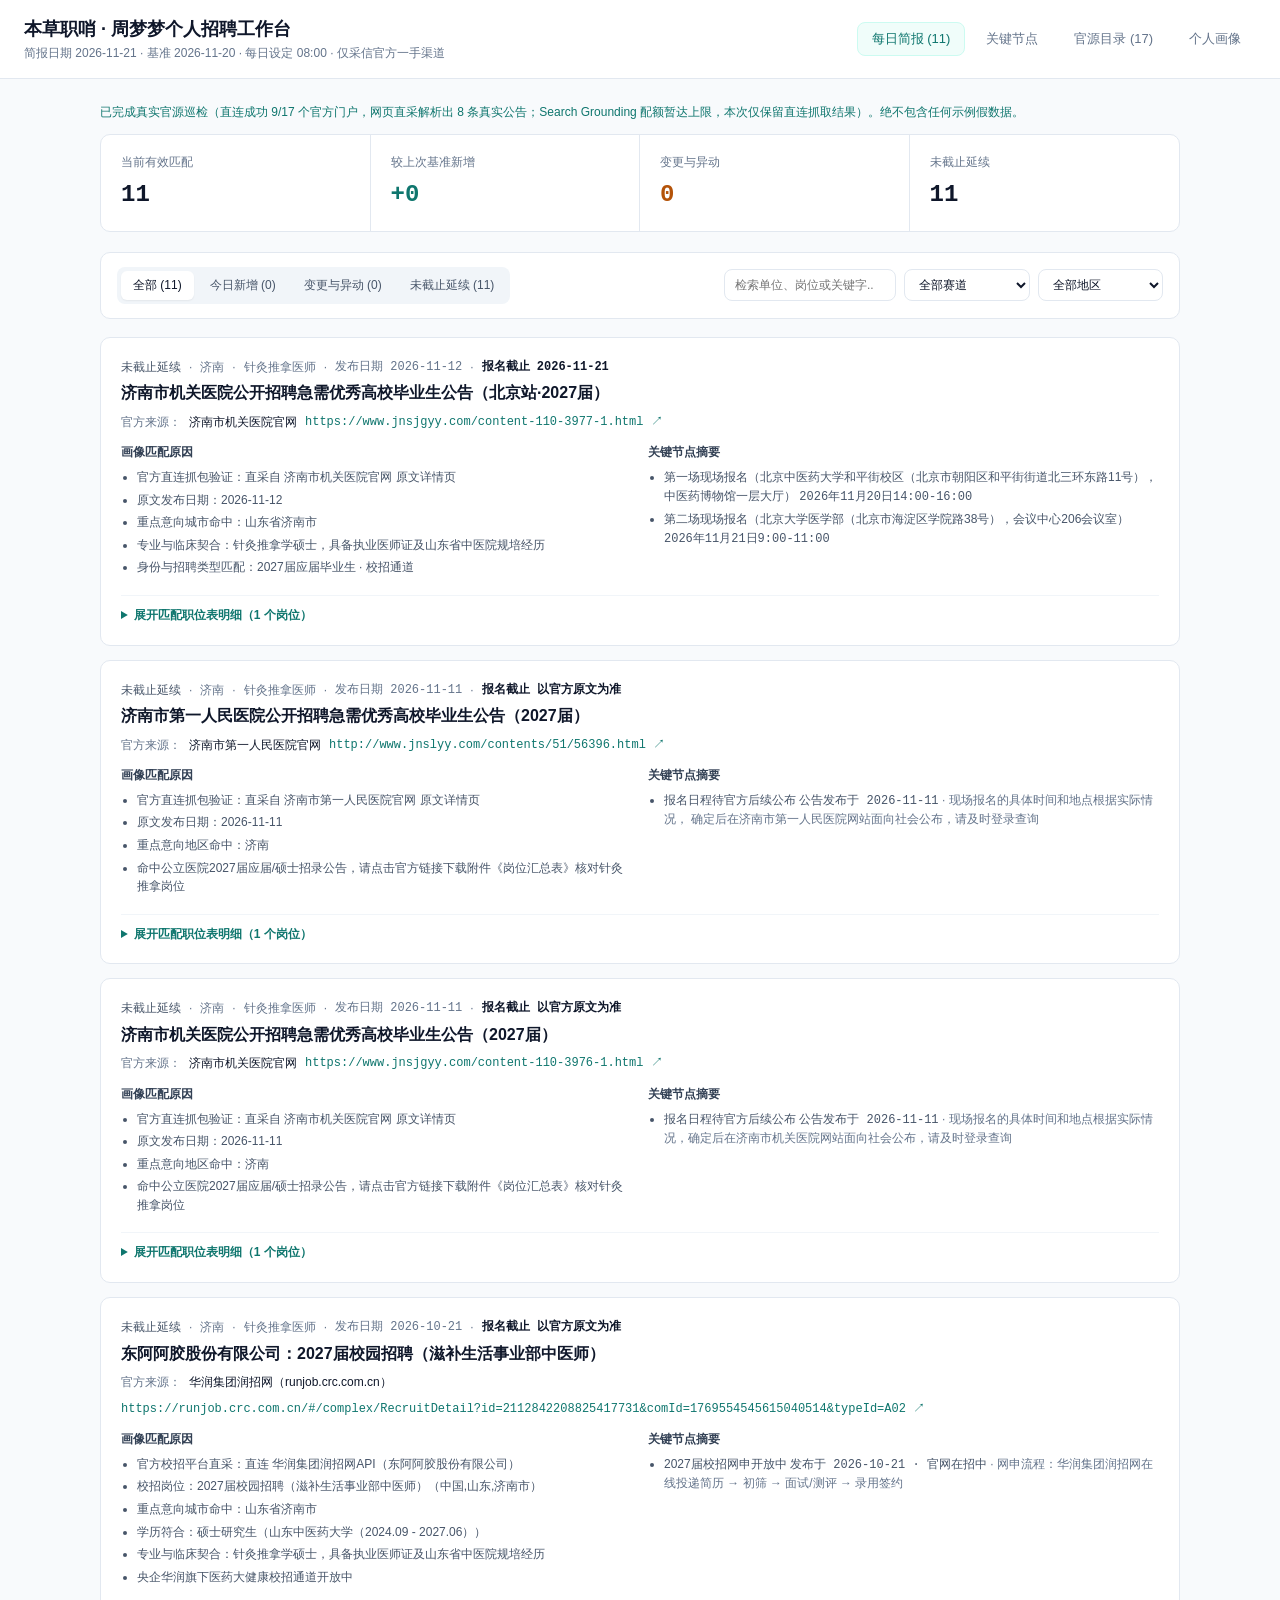
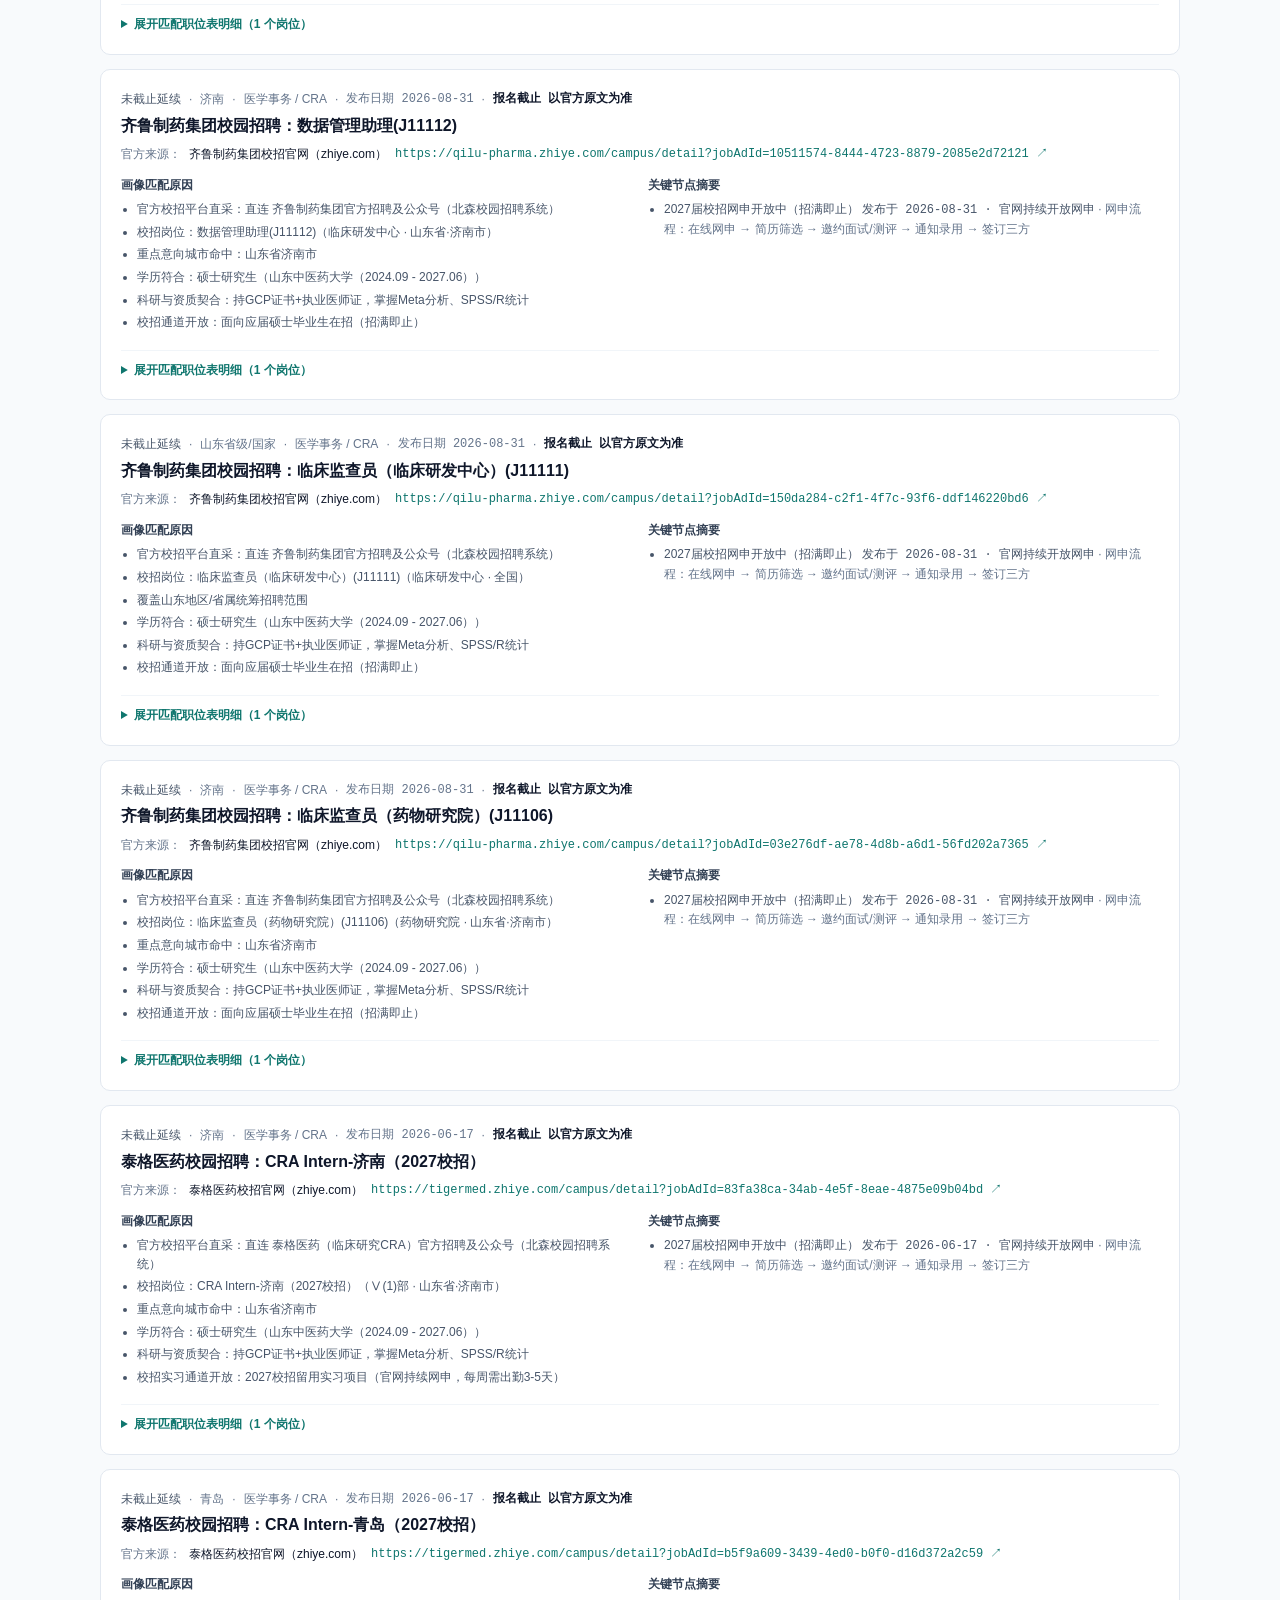
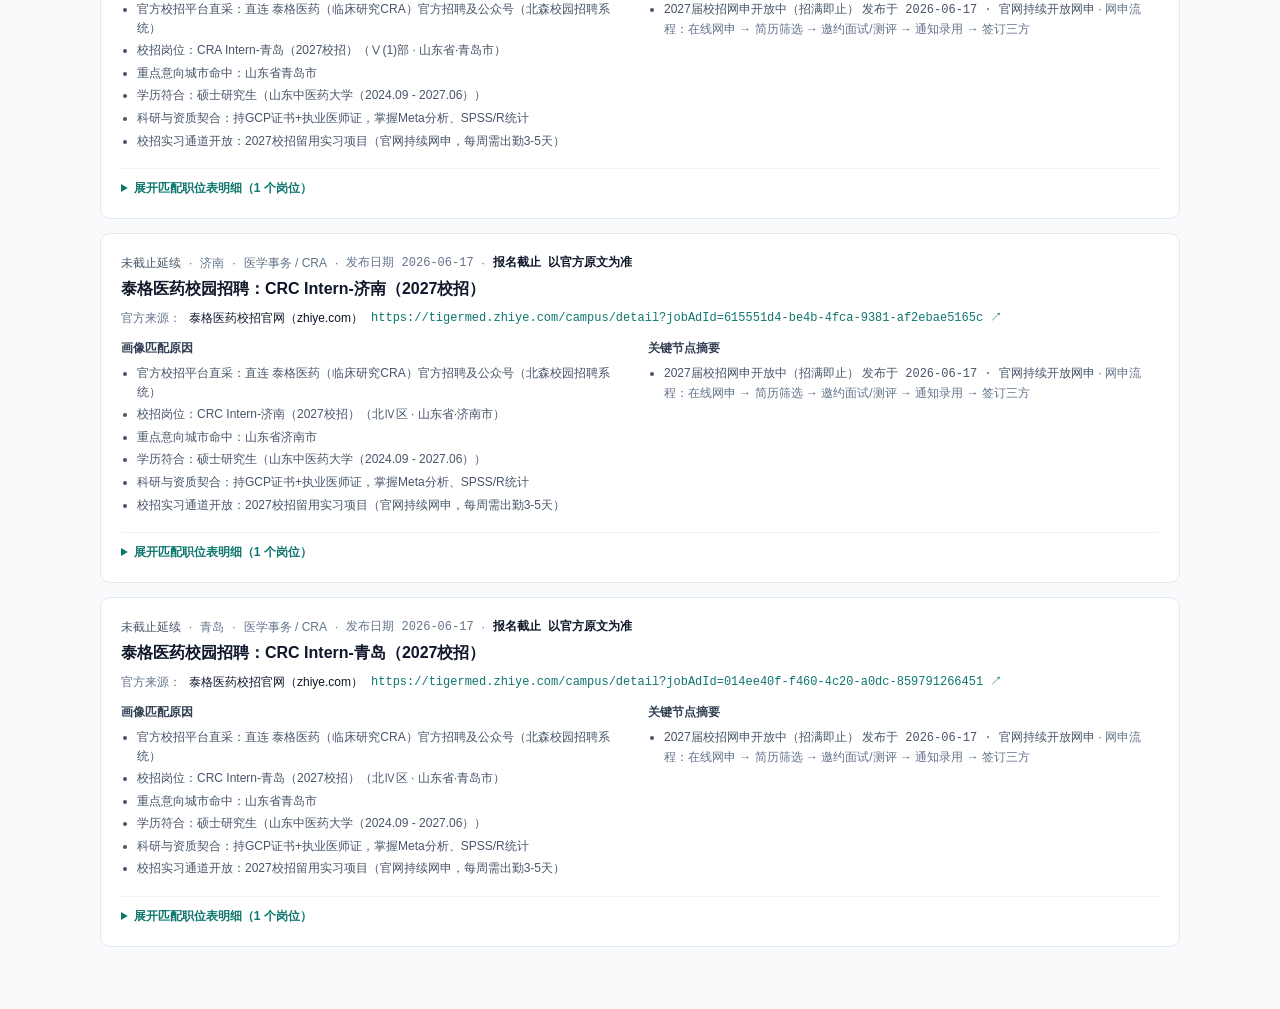
==== docs/index.html @ 32def8d4 "chore: update daily recruitment briefing (2026-11-21)" ====
<!doctype html>
<html lang="zh-CN">
<head>
  <meta charset="UTF-8" />
  <meta name="viewport" content="width=device-width, initial-scale=1.0" />
  <title>周梦梦 · 个人官方招聘工作台（2026-11-21）</title>
  <style>
    :root {
      --bg: #f8fafc;
      --surface: #ffffff;
      --border: #e2e8f0;
      --ink: #0f172a;
      --muted: #64748b;
      --accent: #0f766e;
      --accent-soft: #f0fdfa;
      --warn: #b45309;
      --warn-bg: #fffbeb;
      --warn-border: #fde68a;
    }
    * { box-sizing: border-box; }
    body {
      margin: 0;
      font-family: "PingFang SC", "Microsoft YaHei", -apple-system, BlinkMacSystemFont, sans-serif;
      background: var(--bg);
      color: var(--ink);
      line-height: 1.55;
    }
    .mono { font-family: ui-monospace, SFMono-Regular, Menlo, Monaco, Consolas, monospace; font-variant-numeric: tabular-nums; }
    .strong { font-weight: 600; color: var(--ink); }
    .muted { color: var(--muted); font-size: 12px; }
    .topbar {
      background: var(--surface);
      border-bottom: 1px solid var(--border);
      padding: 16px 24px;
      display: flex;
      flex-wrap: wrap;
      align-items: center;
      justify-content: space-between;
      gap: 16px;
    }
    .brand { font-size: 18px; font-weight: 700; }
    .nav-tabs { display: flex; flex-wrap: wrap; gap: 6px; }
    .tab-btn {
      border: 1px solid transparent;
      background: transparent;
      color: var(--muted);
      padding: 7px 14px;
      border-radius: 8px;
      font-size: 13px;
      font-weight: 500;
      cursor: pointer;
    }
    .tab-btn.active { background: var(--accent-soft); color: var(--accent); border-color: #ccfbf1; }
    .refresh-btn {
      border: none;
      background: var(--accent);
      color: #ffffff;
      padding: 7px 14px;
      border-radius: 8px;
      font-size: 12px;
      font-weight: 500;
      cursor: pointer;
      white-space: nowrap;
    }
    .refresh-btn:disabled { opacity: 0.6; cursor: wait; }
    .sync-note { font-size: 12px; color: var(--accent); margin-bottom: 12px; }
    .container { max-width: 1120px; margin: 0 auto; padding: 24px 20px 48px; }
    .kpi-grid {
      display: grid;
      grid-template-columns: repeat(4, 1fr);
      background: var(--surface);
      border: 1px solid var(--border);
      border-radius: 10px;
      margin-bottom: 20px;
    }
    .kpi-cell { padding: 18px 20px; border-right: 1px solid var(--border); }
    .kpi-cell:last-child { border-right: none; }
    .kpi-val { font-size: 24px; font-weight: 700; margin-top: 4px; }
    .toolbar {
      background: var(--surface);
      border: 1px solid var(--border);
      border-radius: 10px;
      padding: 14px 16px;
      display: flex;
      flex-wrap: wrap;
      align-items: center;
      justify-content: space-between;
      gap: 12px;
      margin-bottom: 18px;
    }
    .seg-group { display: inline-flex; gap: 4px; background: #f1f5f9; padding: 4px; border-radius: 8px; }
    .seg-btn {
      border: none;
      background: transparent;
      padding: 6px 12px;
      border-radius: 6px;
      font-size: 12px;
      font-weight: 500;
      color: #475569;
      cursor: pointer;
    }
    .seg-btn.active { background: var(--surface); color: var(--ink); box-shadow: 0 1px 2px rgba(0,0,0,0.06); }
    .filters { display: flex; flex-wrap: wrap; gap: 8px; }
    input, select {
      border: 1px solid var(--border);
      border-radius: 8px;
      padding: 7px 10px;
      font-size: 12px;
      background: var(--surface);
      color: var(--ink);
    }
    .card {
      background: var(--surface);
      border: 1px solid var(--border);
      border-radius: 10px;
      padding: 20px;
      margin-bottom: 14px;
    }
    .meta-line { display: flex; flex-wrap: wrap; gap: 8px; font-size: 12px; color: var(--muted); margin-bottom: 6px; }
    .status-warn { color: var(--warn); font-weight: 600; }
    .status-teal { color: var(--accent); font-weight: 600; }
    .status-muted { color: #475569; font-weight: 500; }
    h3 { margin: 0 0 8px; font-size: 16px; line-height: 1.4; }
    .source-line { font-size: 12px; margin-bottom: 12px; display: flex; flex-wrap: wrap; gap: 8px; }
    a { color: var(--accent); text-decoration: none; }
    a:hover { text-decoration: underline; }
    .alert-box {
      background: var(--warn-bg);
      border: 1px solid var(--warn-border);
      border-radius: 8px;
      padding: 10px 12px;
      font-size: 12px;
      color: #78350f;
      margin-bottom: 12px;
    }
    .two-col { display: grid; grid-template-columns: 1fr 1fr; gap: 16px; margin-top: 8px; }
    .subhead { font-size: 12px; font-weight: 600; color: #334155; margin-bottom: 6px; }
    .bullet-list { margin: 0; padding-left: 16px; font-size: 12px; color: #475569; }
    .bullet-list li { margin-bottom: 4px; }
    .pos-details { margin-top: 14px; border-top: 1px solid #f1f5f9; padding-top: 10px; }
    .pos-details summary { font-size: 12px; font-weight: 600; color: var(--accent); cursor: pointer; }
    table { width: 100%; border-collapse: collapse; margin-top: 10px; font-size: 12px; }
    th, td { text-align: left; padding: 9px 10px; border-bottom: 1px solid var(--border); vertical-align: top; }
    th { background: #f8fafc; color: #475569; font-weight: 600; }
    .num { text-align: right; }
    .panel { display: none; }
    .panel.active { display: block; }
    @media (max-width: 768px) {
      .kpi-grid { grid-template-columns: repeat(2, 1fr); }
      .two-col { grid-template-columns: 1fr; }
    }
    @media print {
      .toolbar, .nav-tabs { display: none !important; }
      .panel { display: block !important; margin-bottom: 24px; }
    }
  </style>
</head>
<body>
  <header class="topbar">
    <div>
      <div class="brand">本草职哨 · 周梦梦个人招聘工作台</div>
      <div id="headerMeta" class="muted">简报日期 2026-11-21 · 基准 2026-11-20 · 每日设定 08:00 · 仅采信官方一手渠道</div>
    </div>
    <div style="display:flex;flex-wrap:wrap;align-items:center;gap:10px;">
      <nav class="nav-tabs" aria-label="工作台视图">
        <button type="button" class="tab-btn active" data-view="briefing">每日简报 (11)</button>
        <button type="button" class="tab-btn" data-view="milestones">关键节点</button>
        <button type="button" class="tab-btn" data-view="sources">官源目录 (17)</button>
        <button type="button" class="tab-btn" data-view="profile">个人画像</button>
      </nav>
      
    </div>
  </header>

  <main class="container">
    <div id="syncStatusBar" class="sync-note">已完成真实官源巡检（直连成功 9/17 个官方门户，网页直采解析出 8 条真实公告；Search Grounding 配额暂达上限，本次仅保留直连抓取结果）。绝不包含任何示例假数据。</div>
    <section id="view-briefing" class="panel active">
      <div class="kpi-grid">
        <div class="kpi-cell"><div class="muted">当前有效匹配</div><div id="kpiTotal" class="kpi-val mono">11</div></div>
        <div class="kpi-cell"><div class="muted">较上次基准新增</div><div id="kpiNew" class="kpi-val mono" style="color:var(--accent)">+0</div></div>
        <div class="kpi-cell"><div class="muted">变更与异动</div><div id="kpiUpdated" class="kpi-val mono" style="color:var(--warn)">0</div></div>
        <div class="kpi-cell"><div class="muted">未截止延续</div><div id="kpiOpen" class="kpi-val mono">11</div></div>
      </div>

      <div class="toolbar">
        <div class="seg-group" role="group" aria-label="增量筛选">
          <button type="button" class="seg-btn active" data-diff="all">全部 (11)</button>
          <button type="button" class="seg-btn" data-diff="new">今日新增 (0)</button>
          <button type="button" class="seg-btn" data-diff="updated">变更与异动 (0)</button>
          <button type="button" class="seg-btn" data-diff="still_open">未截止延续 (11)</button>
        </div>
        <div class="filters">
          <input type="search" id="searchInput" placeholder="检索单位、岗位或关键字..." aria-label="关键词检索" />
          <select id="trackSelect" aria-label="赛道筛选">
            <option value="all">全部赛道</option>
            <option value="tcm_physician">针灸推拿医师</option>
            <option value="medical_cra">医学事务 / CRA</option>
          </select>
          <select id="regionSelect" aria-label="地区筛选">
            <option value="all">全部地区</option>
            <option value="济南">山东省济南市</option>
            <option value="青岛">山东省青岛市</option>
            <option value="山东省级/国家">山东省级 / 国家</option>
          </select>
        </div>
      </div>

      <div id="itemsContainer">
      <article class="card item-card" data-diff="still_open" data-track="tcm_physician" data-region="济南" data-search="济南市机关医院公开招聘急需优秀高校毕业生公告（北京站·2027届） 济南市机关医院 济南市机关医院官网 济南 官方直连抓包验证：直采自 济南市机关医院官网 原文详情页 原文发布日期：2026-11-12 重点意向城市命中：山东省济南市 专业与临床契合：针灸推拿学硕士，具备执业医师证及山东省中医院规培经历 身份与招聘类型匹配：2027届应届毕业生 · 校招通道 医疗卫生高校毕业生 / 紧缺人才岗位（需核对原文附件） 济南市机关医院">
        <div class="meta-line">
          <span class="status-muted">未截止延续</span>
          <span>·</span>
          <span>济南</span>
          <span>·</span>
          <span>针灸推拿医师</span>
          <span>·</span>
          <span class="mono">发布日期 2026-11-12</span>
          <span>·</span>
          <span class="mono strong">报名截止 2026-11-21</span>
        </div>
        <h3>济南市机关医院公开招聘急需优秀高校毕业生公告（北京站·2027届）</h3>
        <div class="source-line">
          <span class="muted">官方来源：</span>
          <span>济南市机关医院官网</span>
          <a href="https://www.jnsjgyy.com/content-110-3977-1.html" target="_blank" rel="noopener noreferrer" class="mono">https://www.jnsjgyy.com/content-110-3977-1.html ↗</a>
        </div>
        
        <div class="two-col">
          <div>
            <div class="subhead">画像匹配原因</div>
            <ul class="bullet-list"><li>官方直连抓包验证：直采自 济南市机关医院官网 原文详情页</li><li>原文发布日期：2026-11-12</li><li>重点意向城市命中：山东省济南市</li><li>专业与临床契合：针灸推拿学硕士，具备执业医师证及山东省中医院规培经历</li><li>身份与招聘类型匹配：2027届应届毕业生 · 校招通道</li></ul>
          </div>
          <div>
            <div class="subhead">关键节点摘要</div>
            <ul class="bullet-list">
          <li>
            <span class="ms-label">第一场现场报名（北京中医药大学和平街校区（北京市朝阳区和平街街道北三环东路11号），中医药博物馆一层大厅）</span>
            <span class="mono">2026年11月20日14:00-16:00</span>
            
          </li>
          <li>
            <span class="ms-label">第二场现场报名（北京大学医学部（北京市海淀区学院路38号），会议中心206会议室）</span>
            <span class="mono">2026年11月21日9:00-11:00</span>
            
          </li></ul>
          </div>
        </div>
        <details class="pos-details">
          <summary>展开匹配职位表明细（1 个岗位）</summary>
          <table>
            <thead>
              <tr>
                <th>岗位 / 科室</th>
                <th class="num">人数</th>
                <th>学历与专业</th>
                <th>考核形式</th>
              </tr>
            </thead>
            <tbody>
          <tr>
            <td><strong>医疗卫生高校毕业生 / 紧缺人才岗位（需核对原文附件）</strong><div class="muted">济南市机关医院</div></td>
            <td class="mono num">1</td>
            <td>以原文为准<div class="muted">公告正文未单列全部分科，请打开原文附件职位表核对具体专业要求</div></td>
            <td>面试 / 考核（以原文为准）</td>
          </tr></tbody>
          </table>
        </details>
      </article>

      <article class="card item-card" data-diff="still_open" data-track="tcm_physician" data-region="济南" data-search="济南市第一人民医院公开招聘急需优秀高校毕业生公告（2027届） 济南市第一人民医院 济南市第一人民医院官网 济南 官方直连抓包验证：直采自 济南市第一人民医院官网 原文详情页 原文发布日期：2026-11-11 重点意向地区命中：济南 命中公立医院2027届应届/硕士招录公告，请点击官方链接下载附件《岗位汇总表》核对针灸推拿岗位 医疗卫生高校毕业生 / 紧缺人才岗位（需核对原文附件） 济南市第一人民医院">
        <div class="meta-line">
          <span class="status-muted">未截止延续</span>
          <span>·</span>
          <span>济南</span>
          <span>·</span>
          <span>针灸推拿医师</span>
          <span>·</span>
          <span class="mono">发布日期 2026-11-11</span>
          <span>·</span>
          <span class="mono strong">报名截止 以官方原文为准</span>
        </div>
        <h3>济南市第一人民医院公开招聘急需优秀高校毕业生公告（2027届）</h3>
        <div class="source-line">
          <span class="muted">官方来源：</span>
          <span>济南市第一人民医院官网</span>
          <a href="http://www.jnslyy.com/contents/51/56396.html" target="_blank" rel="noopener noreferrer" class="mono">http://www.jnslyy.com/contents/51/56396.html ↗</a>
        </div>
        
        <div class="two-col">
          <div>
            <div class="subhead">画像匹配原因</div>
            <ul class="bullet-list"><li>官方直连抓包验证：直采自 济南市第一人民医院官网 原文详情页</li><li>原文发布日期：2026-11-11</li><li>重点意向地区命中：济南</li><li>命中公立医院2027届应届/硕士招录公告，请点击官方链接下载附件《岗位汇总表》核对针灸推拿岗位</li></ul>
          </div>
          <div>
            <div class="subhead">关键节点摘要</div>
            <ul class="bullet-list">
          <li>
            <span class="ms-label">报名日程待官方后续公布</span>
            <span class="mono">公告发布于 2026-11-11</span>
            <span class="muted"> · 现场报名的具体时间和地点根据实际情况， 确定后在济南市第一人民医院网站面向社会公布，请及时登录查询</span>
          </li></ul>
          </div>
        </div>
        <details class="pos-details">
          <summary>展开匹配职位表明细（1 个岗位）</summary>
          <table>
            <thead>
              <tr>
                <th>岗位 / 科室</th>
                <th class="num">人数</th>
                <th>学历与专业</th>
                <th>考核形式</th>
              </tr>
            </thead>
            <tbody>
          <tr>
            <td><strong>医疗卫生高校毕业生 / 紧缺人才岗位（需核对原文附件）</strong><div class="muted">济南市第一人民医院</div></td>
            <td class="mono num">1</td>
            <td>硕士研究生及以上<div class="muted">公告正文未单列全部分科，请打开原文附件职位表核对具体专业要求</div></td>
            <td>面试 / 考核（以原文为准）</td>
          </tr></tbody>
          </table>
        </details>
      </article>

      <article class="card item-card" data-diff="still_open" data-track="tcm_physician" data-region="济南" data-search="济南市机关医院公开招聘急需优秀高校毕业生公告（2027届） 济南市机关医院 济南市机关医院官网 济南 官方直连抓包验证：直采自 济南市机关医院官网 原文详情页 原文发布日期：2026-11-11 重点意向地区命中：济南 命中公立医院2027届应届/硕士招录公告，请点击官方链接下载附件《岗位汇总表》核对针灸推拿岗位 医疗卫生高校毕业生 / 紧缺人才岗位（需核对原文附件） 济南市机关医院">
        <div class="meta-line">
          <span class="status-muted">未截止延续</span>
          <span>·</span>
          <span>济南</span>
          <span>·</span>
          <span>针灸推拿医师</span>
          <span>·</span>
          <span class="mono">发布日期 2026-11-11</span>
          <span>·</span>
          <span class="mono strong">报名截止 以官方原文为准</span>
        </div>
        <h3>济南市机关医院公开招聘急需优秀高校毕业生公告（2027届）</h3>
        <div class="source-line">
          <span class="muted">官方来源：</span>
          <span>济南市机关医院官网</span>
          <a href="https://www.jnsjgyy.com/content-110-3976-1.html" target="_blank" rel="noopener noreferrer" class="mono">https://www.jnsjgyy.com/content-110-3976-1.html ↗</a>
        </div>
        
        <div class="two-col">
          <div>
            <div class="subhead">画像匹配原因</div>
            <ul class="bullet-list"><li>官方直连抓包验证：直采自 济南市机关医院官网 原文详情页</li><li>原文发布日期：2026-11-11</li><li>重点意向地区命中：济南</li><li>命中公立医院2027届应届/硕士招录公告，请点击官方链接下载附件《岗位汇总表》核对针灸推拿岗位</li></ul>
          </div>
          <div>
            <div class="subhead">关键节点摘要</div>
            <ul class="bullet-list">
          <li>
            <span class="ms-label">报名日程待官方后续公布</span>
            <span class="mono">公告发布于 2026-11-11</span>
            <span class="muted"> · 现场报名的具体时间和地点根据实际情况，确定后在济南市机关医院网站面向社会公布，请及时登录查询</span>
          </li></ul>
          </div>
        </div>
        <details class="pos-details">
          <summary>展开匹配职位表明细（1 个岗位）</summary>
          <table>
            <thead>
              <tr>
                <th>岗位 / 科室</th>
                <th class="num">人数</th>
                <th>学历与专业</th>
                <th>考核形式</th>
              </tr>
            </thead>
            <tbody>
          <tr>
            <td><strong>医疗卫生高校毕业生 / 紧缺人才岗位（需核对原文附件）</strong><div class="muted">济南市机关医院</div></td>
            <td class="mono num">1</td>
            <td>硕士研究生及以上<div class="muted">公告正文未单列全部分科，请打开原文附件职位表核对具体专业要求</div></td>
            <td>面试 / 考核（以原文为准）</td>
          </tr></tbody>
          </table>
        </details>
      </article>

      <article class="card item-card" data-diff="still_open" data-track="tcm_physician" data-region="济南" data-search="东阿阿胶股份有限公司：2027届校园招聘（滋补生活事业部中医师） 东阿阿胶股份有限公司 华润集团润招网（runjob.crc.com.cn） 济南 官方校招平台直采：直连 华润集团润招网api（东阿阿胶股份有限公司） 校招岗位：2027届校园招聘（滋补生活事业部中医师）（中国,山东,济南市） 重点意向城市命中：山东省济南市 学历符合：硕士研究生（山东中医药大学（2024.09 - 2027.06）） 专业与临床契合：针灸推拿学硕士，具备执业医师证及山东省中医院规培经历 央企华润旗下医药大健康校招通道开放中 2027届校园招聘（滋补生活事业部中医师） 东阿阿胶股份有限公司 · 中国,山东,济南市">
        <div class="meta-line">
          <span class="status-muted">未截止延续</span>
          <span>·</span>
          <span>济南</span>
          <span>·</span>
          <span>针灸推拿医师</span>
          <span>·</span>
          <span class="mono">发布日期 2026-10-21</span>
          <span>·</span>
          <span class="mono strong">报名截止 以官方原文为准</span>
        </div>
        <h3>东阿阿胶股份有限公司：2027届校园招聘（滋补生活事业部中医师）</h3>
        <div class="source-line">
          <span class="muted">官方来源：</span>
          <span>华润集团润招网（runjob.crc.com.cn）</span>
          <a href="https://runjob.crc.com.cn/#/complex/RecruitDetail?id=2112842208825417731&amp;comId=1769554545615040514&amp;typeId=A02" target="_blank" rel="noopener noreferrer" class="mono">https://runjob.crc.com.cn/#/complex/RecruitDetail?id=2112842208825417731&amp;comId=1769554545615040514&amp;typeId=A02 ↗</a>
        </div>
        
        <div class="two-col">
          <div>
            <div class="subhead">画像匹配原因</div>
            <ul class="bullet-list"><li>官方校招平台直采：直连 华润集团润招网API（东阿阿胶股份有限公司）</li><li>校招岗位：2027届校园招聘（滋补生活事业部中医师）（中国,山东,济南市）</li><li>重点意向城市命中：山东省济南市</li><li>学历符合：硕士研究生（山东中医药大学（2024.09 - 2027.06））</li><li>专业与临床契合：针灸推拿学硕士，具备执业医师证及山东省中医院规培经历</li><li>央企华润旗下医药大健康校招通道开放中</li></ul>
          </div>
          <div>
            <div class="subhead">关键节点摘要</div>
            <ul class="bullet-list">
          <li>
            <span class="ms-label">2027届校招网申开放中</span>
            <span class="mono">发布于 2026-10-21 · 官网在招中</span>
            <span class="muted"> · 网申流程：华润集团润招网在线投递简历 → 初筛 → 面试/测评 → 录用签约</span>
          </li></ul>
          </div>
        </div>
        <details class="pos-details">
          <summary>展开匹配职位表明细（1 个岗位）</summary>
          <table>
            <thead>
              <tr>
                <th>岗位 / 科室</th>
                <th class="num">人数</th>
                <th>学历与专业</th>
                <th>考核形式</th>
              </tr>
            </thead>
            <tbody>
          <tr>
            <td><strong>2027届校园招聘（滋补生活事业部中医师）</strong><div class="muted">东阿阿胶股份有限公司 · 中国,山东,济南市</div></td>
            <td class="mono num">1</td>
            <td>本科及以上<div class="muted">1、熟练掌握中医四诊（望、闻、问、切）及辨证论治技能，能独立完成常见病、多发病的诊疗； 2、熟悉中药方剂配伍原则，具备个性化处方设计能力； 3、了解中医体质辨识、治未病理念及慢性病管理方法； 4、掌握针灸、推拿、拔罐等中</div></td>
            <td>网申 + 简历筛选 + 面试</td>
          </tr></tbody>
          </table>
        </details>
      </article>

      <article class="card item-card" data-diff="still_open" data-track="medical_cra" data-region="济南" data-search="齐鲁制药集团校园招聘：数据管理助理(j11112) 齐鲁制药集团 齐鲁制药集团校招官网（zhiye.com） 济南 官方校招平台直采：直连 齐鲁制药集团官方招聘及公众号（北森校园招聘系统） 校招岗位：数据管理助理(j11112)（临床研发中心 · 山东省·济南市） 重点意向城市命中：山东省济南市 学历符合：硕士研究生（山东中医药大学（2024.09 - 2027.06）） 科研与资质契合：持gcp证书+执业医师证，掌握meta分析、spss/r统计 校招通道开放：面向应届硕士毕业生在招（招满即止） 数据管理助理(j11112) 临床研发中心 · 山东省·济南市">
        <div class="meta-line">
          <span class="status-muted">未截止延续</span>
          <span>·</span>
          <span>济南</span>
          <span>·</span>
          <span>医学事务 / CRA</span>
          <span>·</span>
          <span class="mono">发布日期 2026-08-31</span>
          <span>·</span>
          <span class="mono strong">报名截止 以官方原文为准</span>
        </div>
        <h3>齐鲁制药集团校园招聘：数据管理助理(J11112)</h3>
        <div class="source-line">
          <span class="muted">官方来源：</span>
          <span>齐鲁制药集团校招官网（zhiye.com）</span>
          <a href="https://qilu-pharma.zhiye.com/campus/detail?jobAdId=10511574-8444-4723-8879-2085e2d72121" target="_blank" rel="noopener noreferrer" class="mono">https://qilu-pharma.zhiye.com/campus/detail?jobAdId=10511574-8444-4723-8879-2085e2d72121 ↗</a>
        </div>
        
        <div class="two-col">
          <div>
            <div class="subhead">画像匹配原因</div>
            <ul class="bullet-list"><li>官方校招平台直采：直连 齐鲁制药集团官方招聘及公众号（北森校园招聘系统）</li><li>校招岗位：数据管理助理(J11112)（临床研发中心 · 山东省·济南市）</li><li>重点意向城市命中：山东省济南市</li><li>学历符合：硕士研究生（山东中医药大学（2024.09 - 2027.06））</li><li>科研与资质契合：持GCP证书+执业医师证，掌握Meta分析、SPSS/R统计</li><li>校招通道开放：面向应届硕士毕业生在招（招满即止）</li></ul>
          </div>
          <div>
            <div class="subhead">关键节点摘要</div>
            <ul class="bullet-list">
          <li>
            <span class="ms-label">2027届校招网申开放中（招满即止）</span>
            <span class="mono">发布于 2026-08-31 · 官网持续开放网申</span>
            <span class="muted"> · 网申流程：在线网申 → 简历筛选 → 邀约面试/测评 → 通知录用 → 签订三方</span>
          </li></ul>
          </div>
        </div>
        <details class="pos-details">
          <summary>展开匹配职位表明细（1 个岗位）</summary>
          <table>
            <thead>
              <tr>
                <th>岗位 / 科室</th>
                <th class="num">人数</th>
                <th>学历与专业</th>
                <th>考核形式</th>
              </tr>
            </thead>
            <tbody>
          <tr>
            <td><strong>数据管理助理(J11112)</strong><div class="muted">临床研发中心 · 山东省·济南市</div></td>
            <td class="mono num">1</td>
            <td>硕士研究生<div class="muted">1、教育背景：临床医学、临床药学及相关专业，海外留学背景优先； 2、专业知识：对临床试验有一定了解； 3、通用能力：沟通表达能力、抗压能力、创新能力等。</div></td>
            <td>网申 + 简历筛选 + 面试/测评</td>
          </tr></tbody>
          </table>
        </details>
      </article>

      <article class="card item-card" data-diff="still_open" data-track="medical_cra" data-region="山东省级/国家" data-search="齐鲁制药集团校园招聘：临床监查员（临床研发中心）(j11111) 齐鲁制药集团 齐鲁制药集团校招官网（zhiye.com） 山东省级/国家 官方校招平台直采：直连 齐鲁制药集团官方招聘及公众号（北森校园招聘系统） 校招岗位：临床监查员（临床研发中心）(j11111)（临床研发中心 · 全国） 覆盖山东地区/省属统筹招聘范围 学历符合：硕士研究生（山东中医药大学（2024.09 - 2027.06）） 科研与资质契合：持gcp证书+执业医师证，掌握meta分析、spss/r统计 校招通道开放：面向应届硕士毕业生在招（招满即止） 临床监查员（临床研发中心）(j11111) 临床研发中心 · 全国">
        <div class="meta-line">
          <span class="status-muted">未截止延续</span>
          <span>·</span>
          <span>山东省级/国家</span>
          <span>·</span>
          <span>医学事务 / CRA</span>
          <span>·</span>
          <span class="mono">发布日期 2026-08-31</span>
          <span>·</span>
          <span class="mono strong">报名截止 以官方原文为准</span>
        </div>
        <h3>齐鲁制药集团校园招聘：临床监查员（临床研发中心）(J11111)</h3>
        <div class="source-line">
          <span class="muted">官方来源：</span>
          <span>齐鲁制药集团校招官网（zhiye.com）</span>
          <a href="https://qilu-pharma.zhiye.com/campus/detail?jobAdId=150da284-c2f1-4f7c-93f6-ddf146220bd6" target="_blank" rel="noopener noreferrer" class="mono">https://qilu-pharma.zhiye.com/campus/detail?jobAdId=150da284-c2f1-4f7c-93f6-ddf146220bd6 ↗</a>
        </div>
        
        <div class="two-col">
          <div>
            <div class="subhead">画像匹配原因</div>
            <ul class="bullet-list"><li>官方校招平台直采：直连 齐鲁制药集团官方招聘及公众号（北森校园招聘系统）</li><li>校招岗位：临床监查员（临床研发中心）(J11111)（临床研发中心 · 全国）</li><li>覆盖山东地区/省属统筹招聘范围</li><li>学历符合：硕士研究生（山东中医药大学（2024.09 - 2027.06））</li><li>科研与资质契合：持GCP证书+执业医师证，掌握Meta分析、SPSS/R统计</li><li>校招通道开放：面向应届硕士毕业生在招（招满即止）</li></ul>
          </div>
          <div>
            <div class="subhead">关键节点摘要</div>
            <ul class="bullet-list">
          <li>
            <span class="ms-label">2027届校招网申开放中（招满即止）</span>
            <span class="mono">发布于 2026-08-31 · 官网持续开放网申</span>
            <span class="muted"> · 网申流程：在线网申 → 简历筛选 → 邀约面试/测评 → 通知录用 → 签订三方</span>
          </li></ul>
          </div>
        </div>
        <details class="pos-details">
          <summary>展开匹配职位表明细（1 个岗位）</summary>
          <table>
            <thead>
              <tr>
                <th>岗位 / 科室</th>
                <th class="num">人数</th>
                <th>学历与专业</th>
                <th>考核形式</th>
              </tr>
            </thead>
            <tbody>
          <tr>
            <td><strong>临床监查员（临床研发中心）(J11111)</strong><div class="muted">临床研发中心 · 全国</div></td>
            <td class="mono num">1</td>
            <td>硕士研究生<div class="muted">1、医药相关专业硕士学历，海外留学背景优先； 2、了解临床试验行业相关法律法规；了解GCP机构运作模式；了解监查员工作性质及监查流程； 3、英语四级以上，熟练掌握办公软件； 4、沟通协作能力强，接受出差。</div></td>
            <td>网申 + 简历筛选 + 面试/测评</td>
          </tr></tbody>
          </table>
        </details>
      </article>

      <article class="card item-card" data-diff="still_open" data-track="medical_cra" data-region="济南" data-search="齐鲁制药集团校园招聘：临床监查员（药物研究院）(j11106) 齐鲁制药集团 齐鲁制药集团校招官网（zhiye.com） 济南 官方校招平台直采：直连 齐鲁制药集团官方招聘及公众号（北森校园招聘系统） 校招岗位：临床监查员（药物研究院）(j11106)（药物研究院 · 山东省·济南市） 重点意向城市命中：山东省济南市 学历符合：硕士研究生（山东中医药大学（2024.09 - 2027.06）） 科研与资质契合：持gcp证书+执业医师证，掌握meta分析、spss/r统计 校招通道开放：面向应届硕士毕业生在招（招满即止） 临床监查员（药物研究院）(j11106) 药物研究院 · 山东省·济南市">
        <div class="meta-line">
          <span class="status-muted">未截止延续</span>
          <span>·</span>
          <span>济南</span>
          <span>·</span>
          <span>医学事务 / CRA</span>
          <span>·</span>
          <span class="mono">发布日期 2026-08-31</span>
          <span>·</span>
          <span class="mono strong">报名截止 以官方原文为准</span>
        </div>
        <h3>齐鲁制药集团校园招聘：临床监查员（药物研究院）(J11106)</h3>
        <div class="source-line">
          <span class="muted">官方来源：</span>
          <span>齐鲁制药集团校招官网（zhiye.com）</span>
          <a href="https://qilu-pharma.zhiye.com/campus/detail?jobAdId=03e276df-ae78-4d8b-a6d1-56fd202a7365" target="_blank" rel="noopener noreferrer" class="mono">https://qilu-pharma.zhiye.com/campus/detail?jobAdId=03e276df-ae78-4d8b-a6d1-56fd202a7365 ↗</a>
        </div>
        
        <div class="two-col">
          <div>
            <div class="subhead">画像匹配原因</div>
            <ul class="bullet-list"><li>官方校招平台直采：直连 齐鲁制药集团官方招聘及公众号（北森校园招聘系统）</li><li>校招岗位：临床监查员（药物研究院）(J11106)（药物研究院 · 山东省·济南市）</li><li>重点意向城市命中：山东省济南市</li><li>学历符合：硕士研究生（山东中医药大学（2024.09 - 2027.06））</li><li>科研与资质契合：持GCP证书+执业医师证，掌握Meta分析、SPSS/R统计</li><li>校招通道开放：面向应届硕士毕业生在招（招满即止）</li></ul>
          </div>
          <div>
            <div class="subhead">关键节点摘要</div>
            <ul class="bullet-list">
          <li>
            <span class="ms-label">2027届校招网申开放中（招满即止）</span>
            <span class="mono">发布于 2026-08-31 · 官网持续开放网申</span>
            <span class="muted"> · 网申流程：在线网申 → 简历筛选 → 邀约面试/测评 → 通知录用 → 签订三方</span>
          </li></ul>
          </div>
        </div>
        <details class="pos-details">
          <summary>展开匹配职位表明细（1 个岗位）</summary>
          <table>
            <thead>
              <tr>
                <th>岗位 / 科室</th>
                <th class="num">人数</th>
                <th>学历与专业</th>
                <th>考核形式</th>
              </tr>
            </thead>
            <tbody>
          <tr>
            <td><strong>临床监查员（药物研究院）(J11106)</strong><div class="muted">药物研究院 · 山东省·济南市</div></td>
            <td class="mono num">1</td>
            <td>硕士研究生<div class="muted">1、硕士学历，临床医学、药学、护理学、公共卫生、生物统计学等相关专业 2、知识技能：了解GCP及相关法规，英语CET-4及以上（能阅读英文方案）； 3、能力素质：沟通协调能力强，逻辑清晰，责任心强，抗压能力强，能适应较高</div></td>
            <td>网申 + 简历筛选 + 面试/测评</td>
          </tr></tbody>
          </table>
        </details>
      </article>

      <article class="card item-card" data-diff="still_open" data-track="medical_cra" data-region="济南" data-search="泰格医药校园招聘：cra intern-济南（2027校招） 泰格医药 泰格医药校招官网（zhiye.com） 济南 官方校招平台直采：直连 泰格医药（临床研究cra）官方招聘及公众号（北森校园招聘系统） 校招岗位：cra intern-济南（2027校招）（ⅴ(1)部 · 山东省·济南市） 重点意向城市命中：山东省济南市 学历符合：硕士研究生（山东中医药大学（2024.09 - 2027.06）） 科研与资质契合：持gcp证书+执业医师证，掌握meta分析、spss/r统计 校招实习通道开放：2027校招留用实习项目（官网持续网申，每周需出勤3-5天） cra intern-济南（2027校招） ⅴ(1)部 · 山东省·济南市">
        <div class="meta-line">
          <span class="status-muted">未截止延续</span>
          <span>·</span>
          <span>济南</span>
          <span>·</span>
          <span>医学事务 / CRA</span>
          <span>·</span>
          <span class="mono">发布日期 2026-06-17</span>
          <span>·</span>
          <span class="mono strong">报名截止 以官方原文为准</span>
        </div>
        <h3>泰格医药校园招聘：CRA Intern-济南（2027校招）</h3>
        <div class="source-line">
          <span class="muted">官方来源：</span>
          <span>泰格医药校招官网（zhiye.com）</span>
          <a href="https://tigermed.zhiye.com/campus/detail?jobAdId=83fa38ca-34ab-4e5f-8eae-4875e09b04bd" target="_blank" rel="noopener noreferrer" class="mono">https://tigermed.zhiye.com/campus/detail?jobAdId=83fa38ca-34ab-4e5f-8eae-4875e09b04bd ↗</a>
        </div>
        
        <div class="two-col">
          <div>
            <div class="subhead">画像匹配原因</div>
            <ul class="bullet-list"><li>官方校招平台直采：直连 泰格医药（临床研究CRA）官方招聘及公众号（北森校园招聘系统）</li><li>校招岗位：CRA Intern-济南（2027校招）（Ⅴ(1)部 · 山东省·济南市）</li><li>重点意向城市命中：山东省济南市</li><li>学历符合：硕士研究生（山东中医药大学（2024.09 - 2027.06））</li><li>科研与资质契合：持GCP证书+执业医师证，掌握Meta分析、SPSS/R统计</li><li>校招实习通道开放：2027校招留用实习项目（官网持续网申，每周需出勤3-5天）</li></ul>
          </div>
          <div>
            <div class="subhead">关键节点摘要</div>
            <ul class="bullet-list">
          <li>
            <span class="ms-label">2027届校招网申开放中（招满即止）</span>
            <span class="mono">发布于 2026-06-17 · 官网持续开放网申</span>
            <span class="muted"> · 网申流程：在线网申 → 简历筛选 → 邀约面试/测评 → 通知录用 → 签订三方</span>
          </li></ul>
          </div>
        </div>
        <details class="pos-details">
          <summary>展开匹配职位表明细（1 个岗位）</summary>
          <table>
            <thead>
              <tr>
                <th>岗位 / 科室</th>
                <th class="num">人数</th>
                <th>学历与专业</th>
                <th>考核形式</th>
              </tr>
            </thead>
            <tbody>
          <tr>
            <td><strong>CRA Intern-济南（2027校招）</strong><div class="muted">Ⅴ(1)部 · 山东省·济南市</div></td>
            <td class="mono num">1</td>
            <td>本科及以上<div class="muted">1、药学、临床药学、临床医学等医药相关专业本科及以上学历； 2、CET4，具有良好的英文读写能力； 3、拥有良好的人际交往能力，善于沟通及自我表达； 4、对工作负责，工作中做到细心、耐心，具有吃苦耐劳的精神及团队意识；</div></td>
            <td>网申 + 面试 + 实习转正考核</td>
          </tr></tbody>
          </table>
        </details>
      </article>

      <article class="card item-card" data-diff="still_open" data-track="medical_cra" data-region="青岛" data-search="泰格医药校园招聘：cra intern-青岛（2027校招） 泰格医药 泰格医药校招官网（zhiye.com） 青岛 官方校招平台直采：直连 泰格医药（临床研究cra）官方招聘及公众号（北森校园招聘系统） 校招岗位：cra intern-青岛（2027校招）（ⅴ(1)部 · 山东省·青岛市） 重点意向城市命中：山东省青岛市 学历符合：硕士研究生（山东中医药大学（2024.09 - 2027.06）） 科研与资质契合：持gcp证书+执业医师证，掌握meta分析、spss/r统计 校招实习通道开放：2027校招留用实习项目（官网持续网申，每周需出勤3-5天） cra intern-青岛（2027校招） ⅴ(1)部 · 山东省·青岛市">
        <div class="meta-line">
          <span class="status-muted">未截止延续</span>
          <span>·</span>
          <span>青岛</span>
          <span>·</span>
          <span>医学事务 / CRA</span>
          <span>·</span>
          <span class="mono">发布日期 2026-06-17</span>
          <span>·</span>
          <span class="mono strong">报名截止 以官方原文为准</span>
        </div>
        <h3>泰格医药校园招聘：CRA Intern-青岛（2027校招）</h3>
        <div class="source-line">
          <span class="muted">官方来源：</span>
          <span>泰格医药校招官网（zhiye.com）</span>
          <a href="https://tigermed.zhiye.com/campus/detail?jobAdId=b5f9a609-3439-4ed0-b0f0-d16d372a2c59" target="_blank" rel="noopener noreferrer" class="mono">https://tigermed.zhiye.com/campus/detail?jobAdId=b5f9a609-3439-4ed0-b0f0-d16d372a2c59 ↗</a>
        </div>
        
        <div class="two-col">
          <div>
            <div class="subhead">画像匹配原因</div>
            <ul class="bullet-list"><li>官方校招平台直采：直连 泰格医药（临床研究CRA）官方招聘及公众号（北森校园招聘系统）</li><li>校招岗位：CRA Intern-青岛（2027校招）（Ⅴ(1)部 · 山东省·青岛市）</li><li>重点意向城市命中：山东省青岛市</li><li>学历符合：硕士研究生（山东中医药大学（2024.09 - 2027.06））</li><li>科研与资质契合：持GCP证书+执业医师证，掌握Meta分析、SPSS/R统计</li><li>校招实习通道开放：2027校招留用实习项目（官网持续网申，每周需出勤3-5天）</li></ul>
          </div>
          <div>
            <div class="subhead">关键节点摘要</div>
            <ul class="bullet-list">
          <li>
            <span class="ms-label">2027届校招网申开放中（招满即止）</span>
            <span class="mono">发布于 2026-06-17 · 官网持续开放网申</span>
            <span class="muted"> · 网申流程：在线网申 → 简历筛选 → 邀约面试/测评 → 通知录用 → 签订三方</span>
          </li></ul>
          </div>
        </div>
        <details class="pos-details">
          <summary>展开匹配职位表明细（1 个岗位）</summary>
          <table>
            <thead>
              <tr>
                <th>岗位 / 科室</th>
                <th class="num">人数</th>
                <th>学历与专业</th>
                <th>考核形式</th>
              </tr>
            </thead>
            <tbody>
          <tr>
            <td><strong>CRA Intern-青岛（2027校招）</strong><div class="muted">Ⅴ(1)部 · 山东省·青岛市</div></td>
            <td class="mono num">1</td>
            <td>本科及以上<div class="muted">1、药学、临床药学、临床医学等医药相关专业本科及以上学历； 2、具有良好的英文读写能力； 3、拥有良好的人际交往能力，善于沟通及自我表达； 4、对工作负责，工作中做到细心、耐心，具有吃苦耐劳的精神及团队意识； 5、每周可</div></td>
            <td>网申 + 面试 + 实习转正考核</td>
          </tr></tbody>
          </table>
        </details>
      </article>

      <article class="card item-card" data-diff="still_open" data-track="medical_cra" data-region="济南" data-search="泰格医药校园招聘：crc intern-济南（2027校招） 泰格医药 泰格医药校招官网（zhiye.com） 济南 官方校招平台直采：直连 泰格医药（临床研究cra）官方招聘及公众号（北森校园招聘系统） 校招岗位：crc intern-济南（2027校招）（北ⅳ区 · 山东省·济南市） 重点意向城市命中：山东省济南市 学历符合：硕士研究生（山东中医药大学（2024.09 - 2027.06）） 科研与资质契合：持gcp证书+执业医师证，掌握meta分析、spss/r统计 校招实习通道开放：2027校招留用实习项目（官网持续网申，每周需出勤3-5天） crc intern-济南（2027校招） 北ⅳ区 · 山东省·济南市">
        <div class="meta-line">
          <span class="status-muted">未截止延续</span>
          <span>·</span>
          <span>济南</span>
          <span>·</span>
          <span>医学事务 / CRA</span>
          <span>·</span>
          <span class="mono">发布日期 2026-06-17</span>
          <span>·</span>
          <span class="mono strong">报名截止 以官方原文为准</span>
        </div>
        <h3>泰格医药校园招聘：CRC Intern-济南（2027校招）</h3>
        <div class="source-line">
          <span class="muted">官方来源：</span>
          <span>泰格医药校招官网（zhiye.com）</span>
          <a href="https://tigermed.zhiye.com/campus/detail?jobAdId=615551d4-be4b-4fca-9381-af2ebae5165c" target="_blank" rel="noopener noreferrer" class="mono">https://tigermed.zhiye.com/campus/detail?jobAdId=615551d4-be4b-4fca-9381-af2ebae5165c ↗</a>
        </div>
        
        <div class="two-col">
          <div>
            <div class="subhead">画像匹配原因</div>
            <ul class="bullet-list"><li>官方校招平台直采：直连 泰格医药（临床研究CRA）官方招聘及公众号（北森校园招聘系统）</li><li>校招岗位：CRC Intern-济南（2027校招）（北Ⅳ区 · 山东省·济南市）</li><li>重点意向城市命中：山东省济南市</li><li>学历符合：硕士研究生（山东中医药大学（2024.09 - 2027.06））</li><li>科研与资质契合：持GCP证书+执业医师证，掌握Meta分析、SPSS/R统计</li><li>校招实习通道开放：2027校招留用实习项目（官网持续网申，每周需出勤3-5天）</li></ul>
          </div>
          <div>
            <div class="subhead">关键节点摘要</div>
            <ul class="bullet-list">
          <li>
            <span class="ms-label">2027届校招网申开放中（招满即止）</span>
            <span class="mono">发布于 2026-06-17 · 官网持续开放网申</span>
            <span class="muted"> · 网申流程：在线网申 → 简历筛选 → 邀约面试/测评 → 通知录用 → 签订三方</span>
          </li></ul>
          </div>
        </div>
        <details class="pos-details">
          <summary>展开匹配职位表明细（1 个岗位）</summary>
          <table>
            <thead>
              <tr>
                <th>岗位 / 科室</th>
                <th class="num">人数</th>
                <th>学历与专业</th>
                <th>考核形式</th>
              </tr>
            </thead>
            <tbody>
          <tr>
            <td><strong>CRC Intern-济南（2027校招）</strong><div class="muted">北Ⅳ区 · 山东省·济南市</div></td>
            <td class="mono num">1</td>
            <td>本科及以上<div class="muted">1、药学、护理学、临床医学等医药相关专业，本科及以上学历； 2、英语CET4及以上，具有英文书写能力； 3、拥有良好的人际交往能力，善于沟通及自我表达； 4、对工作负责，工作中做到细心、耐心，具有吃苦耐劳的精神及团队意识</div></td>
            <td>网申 + 面试 + 实习转正考核</td>
          </tr></tbody>
          </table>
        </details>
      </article>

      <article class="card item-card" data-diff="still_open" data-track="medical_cra" data-region="青岛" data-search="泰格医药校园招聘：crc intern-青岛（2027校招） 泰格医药 泰格医药校招官网（zhiye.com） 青岛 官方校招平台直采：直连 泰格医药（临床研究cra）官方招聘及公众号（北森校园招聘系统） 校招岗位：crc intern-青岛（2027校招）（北ⅳ区 · 山东省·青岛市） 重点意向城市命中：山东省青岛市 学历符合：硕士研究生（山东中医药大学（2024.09 - 2027.06）） 科研与资质契合：持gcp证书+执业医师证，掌握meta分析、spss/r统计 校招实习通道开放：2027校招留用实习项目（官网持续网申，每周需出勤3-5天） crc intern-青岛（2027校招） 北ⅳ区 · 山东省·青岛市">
        <div class="meta-line">
          <span class="status-muted">未截止延续</span>
          <span>·</span>
          <span>青岛</span>
          <span>·</span>
          <span>医学事务 / CRA</span>
          <span>·</span>
          <span class="mono">发布日期 2026-06-17</span>
          <span>·</span>
          <span class="mono strong">报名截止 以官方原文为准</span>
        </div>
        <h3>泰格医药校园招聘：CRC Intern-青岛（2027校招）</h3>
        <div class="source-line">
          <span class="muted">官方来源：</span>
          <span>泰格医药校招官网（zhiye.com）</span>
          <a href="https://tigermed.zhiye.com/campus/detail?jobAdId=014ee40f-f460-4c20-a0dc-859791266451" target="_blank" rel="noopener noreferrer" class="mono">https://tigermed.zhiye.com/campus/detail?jobAdId=014ee40f-f460-4c20-a0dc-859791266451 ↗</a>
        </div>
        
        <div class="two-col">
          <div>
            <div class="subhead">画像匹配原因</div>
            <ul class="bullet-list"><li>官方校招平台直采：直连 泰格医药（临床研究CRA）官方招聘及公众号（北森校园招聘系统）</li><li>校招岗位：CRC Intern-青岛（2027校招）（北Ⅳ区 · 山东省·青岛市）</li><li>重点意向城市命中：山东省青岛市</li><li>学历符合：硕士研究生（山东中医药大学（2024.09 - 2027.06））</li><li>科研与资质契合：持GCP证书+执业医师证，掌握Meta分析、SPSS/R统计</li><li>校招实习通道开放：2027校招留用实习项目（官网持续网申，每周需出勤3-5天）</li></ul>
          </div>
          <div>
            <div class="subhead">关键节点摘要</div>
            <ul class="bullet-list">
          <li>
            <span class="ms-label">2027届校招网申开放中（招满即止）</span>
            <span class="mono">发布于 2026-06-17 · 官网持续开放网申</span>
            <span class="muted"> · 网申流程：在线网申 → 简历筛选 → 邀约面试/测评 → 通知录用 → 签订三方</span>
          </li></ul>
          </div>
        </div>
        <details class="pos-details">
          <summary>展开匹配职位表明细（1 个岗位）</summary>
          <table>
            <thead>
              <tr>
                <th>岗位 / 科室</th>
                <th class="num">人数</th>
                <th>学历与专业</th>
                <th>考核形式</th>
              </tr>
            </thead>
            <tbody>
          <tr>
            <td><strong>CRC Intern-青岛（2027校招）</strong><div class="muted">北Ⅳ区 · 山东省·青岛市</div></td>
            <td class="mono num">1</td>
            <td>本科及以上<div class="muted">1、药学、护理学、临床医学等医药相关专业本科及以上学历； 2、英语CET4及以上，具有英文书写能力； 3、拥有良好的人际交往能力，善于沟通及自我表达； 4、对工作负责，工作中做到细心、耐心，具有吃苦耐劳的精神及团队意识；</div></td>
            <td>网申 + 面试 + 实习转正考核</td>
          </tr></tbody>
          </table>
        </details>
      </article></div>
    </section>

    <section id="view-milestones" class="panel">
      <div class="card">
        <h3>关键招聘节点一览表</h3>
        <table>
          <thead>
            <tr><th>节点事项</th><th>时间窗口</th><th>招录单位</th><th>官方来源与发布日期</th></tr>
          </thead>
          <tbody>
      <tr>
        <td>第一场现场报名（北京中医药大学和平街校区（北京市朝阳区和平街街道北三环东路11号），中医药博物馆一层大厅）</td>
        <td class="mono">2026年11月20日14:00-16:00</td>
        <td>济南市机关医院</td>
        <td><a href="https://www.jnsjgyy.com/content-110-3977-1.html" target="_blank" rel="noopener noreferrer">官方原文（2026-11-12）↗</a></td>
      </tr>
      <tr>
        <td>第二场现场报名（北京大学医学部（北京市海淀区学院路38号），会议中心206会议室）</td>
        <td class="mono">2026年11月21日9:00-11:00</td>
        <td>济南市机关医院</td>
        <td><a href="https://www.jnsjgyy.com/content-110-3977-1.html" target="_blank" rel="noopener noreferrer">官方原文（2026-11-12）↗</a></td>
      </tr>
      <tr>
        <td>报名日程待官方后续公布</td>
        <td class="mono">公告发布于 2026-11-11</td>
        <td>济南市第一人民医院</td>
        <td><a href="http://www.jnslyy.com/contents/51/56396.html" target="_blank" rel="noopener noreferrer">官方原文（2026-11-11）↗</a></td>
      </tr>
      <tr>
        <td>报名日程待官方后续公布</td>
        <td class="mono">公告发布于 2026-11-11</td>
        <td>济南市机关医院</td>
        <td><a href="https://www.jnsjgyy.com/content-110-3976-1.html" target="_blank" rel="noopener noreferrer">官方原文（2026-11-11）↗</a></td>
      </tr>
      <tr>
        <td>2027届校招网申开放中</td>
        <td class="mono">发布于 2026-10-21 · 官网在招中</td>
        <td>东阿阿胶股份有限公司</td>
        <td><a href="https://runjob.crc.com.cn/#/complex/RecruitDetail?id=2112842208825417731&amp;comId=1769554545615040514&amp;typeId=A02" target="_blank" rel="noopener noreferrer">官方原文（2026-10-21）↗</a></td>
      </tr>
      <tr>
        <td>2027届校招网申开放中（招满即止）</td>
        <td class="mono">发布于 2026-08-31 · 官网持续开放网申</td>
        <td>齐鲁制药集团</td>
        <td><a href="https://qilu-pharma.zhiye.com/campus/detail?jobAdId=10511574-8444-4723-8879-2085e2d72121" target="_blank" rel="noopener noreferrer">官方原文（2026-08-31）↗</a></td>
      </tr>
      <tr>
        <td>2027届校招网申开放中（招满即止）</td>
        <td class="mono">发布于 2026-08-31 · 官网持续开放网申</td>
        <td>齐鲁制药集团</td>
        <td><a href="https://qilu-pharma.zhiye.com/campus/detail?jobAdId=150da284-c2f1-4f7c-93f6-ddf146220bd6" target="_blank" rel="noopener noreferrer">官方原文（2026-08-31）↗</a></td>
      </tr>
      <tr>
        <td>2027届校招网申开放中（招满即止）</td>
        <td class="mono">发布于 2026-08-31 · 官网持续开放网申</td>
        <td>齐鲁制药集团</td>
        <td><a href="https://qilu-pharma.zhiye.com/campus/detail?jobAdId=03e276df-ae78-4d8b-a6d1-56fd202a7365" target="_blank" rel="noopener noreferrer">官方原文（2026-08-31）↗</a></td>
      </tr>
      <tr>
        <td>2027届校招网申开放中（招满即止）</td>
        <td class="mono">发布于 2026-06-17 · 官网持续开放网申</td>
        <td>泰格医药</td>
        <td><a href="https://tigermed.zhiye.com/campus/detail?jobAdId=83fa38ca-34ab-4e5f-8eae-4875e09b04bd" target="_blank" rel="noopener noreferrer">官方原文（2026-06-17）↗</a></td>
      </tr>
      <tr>
        <td>2027届校招网申开放中（招满即止）</td>
        <td class="mono">发布于 2026-06-17 · 官网持续开放网申</td>
        <td>泰格医药</td>
        <td><a href="https://tigermed.zhiye.com/campus/detail?jobAdId=b5f9a609-3439-4ed0-b0f0-d16d372a2c59" target="_blank" rel="noopener noreferrer">官方原文（2026-06-17）↗</a></td>
      </tr>
      <tr>
        <td>2027届校招网申开放中（招满即止）</td>
        <td class="mono">发布于 2026-06-17 · 官网持续开放网申</td>
        <td>泰格医药</td>
        <td><a href="https://tigermed.zhiye.com/campus/detail?jobAdId=615551d4-be4b-4fca-9381-af2ebae5165c" target="_blank" rel="noopener noreferrer">官方原文（2026-06-17）↗</a></td>
      </tr>
      <tr>
        <td>2027届校招网申开放中（招满即止）</td>
        <td class="mono">发布于 2026-06-17 · 官网持续开放网申</td>
        <td>泰格医药</td>
        <td><a href="https://tigermed.zhiye.com/campus/detail?jobAdId=014ee40f-f460-4c20-a0dc-859791266451" target="_blank" rel="noopener noreferrer">官方原文（2026-06-17）↗</a></td>
      </tr></tbody>
        </table>
      </div>
    </section>

    <section id="view-sources" class="panel">
      <div class="card">
        <h3>官方一手渠道白名单（17 个已启用）</h3>
        <table>
          <thead>
            <tr><th>官方机构名称</th><th>渠道层级</th><th>地域</th><th>官方网站链接</th></tr>
          </thead>
          <tbody>
      <tr>
        <td><strong>国家公务员局官网</strong></td>
        <td>国家级官方门户</td>
        <td>全国</td>
        <td><a href="http://www.scs.gov.cn/" target="_blank" rel="noopener noreferrer" class="mono">http://www.scs.gov.cn/ ↗</a></td>
      </tr>
      <tr>
        <td><strong>山东省人力资源和社会保障厅（事业单位公开招聘专栏）</strong></td>
        <td>省级人社/考试网</td>
        <td>山东省级</td>
        <td><a href="http://hrss.shandong.gov.cn/" target="_blank" rel="noopener noreferrer" class="mono">http://hrss.shandong.gov.cn/ ↗</a></td>
      </tr>
      <tr>
        <td><strong>济南卫生健康人才网</strong></td>
        <td>本市卫健人事网</td>
        <td>济南</td>
        <td><a href="https://www.jnhhr.cn/" target="_blank" rel="noopener noreferrer" class="mono">https://www.jnhhr.cn/ ↗</a></td>
      </tr>
      <tr>
        <td><strong>济南市人力资源和社会保障局官网</strong></td>
        <td>本市人社/考试网</td>
        <td>济南</td>
        <td><a href="http://jnhrss.jinan.gov.cn/" target="_blank" rel="noopener noreferrer" class="mono">http://jnhrss.jinan.gov.cn/ ↗</a></td>
      </tr>
      <tr>
        <td><strong>青岛市人力资源和社会保障局官网</strong></td>
        <td>本市人社/考试网</td>
        <td>青岛</td>
        <td><a href="http://hrss.qingdao.gov.cn/" target="_blank" rel="noopener noreferrer" class="mono">http://hrss.qingdao.gov.cn/ ↗</a></td>
      </tr>
      <tr>
        <td><strong>青岛市卫生健康委员会官网（含青岛市中医医院/海慈医疗集团招聘）</strong></td>
        <td>本市卫健委官网</td>
        <td>青岛</td>
        <td><a href="http://wsjkw.qingdao.gov.cn/" target="_blank" rel="noopener noreferrer" class="mono">http://wsjkw.qingdao.gov.cn/ ↗</a></td>
      </tr>
      <tr>
        <td><strong>广安门医院济南医院（济南市中医医院）官网</strong></td>
        <td>医院官方网站</td>
        <td>济南</td>
        <td><a href="https://www.jnszhyy.cn/" target="_blank" rel="noopener noreferrer" class="mono">https://www.jnszhyy.cn/ ↗</a></td>
      </tr>
      <tr>
        <td><strong>济南市第五人民医院官网</strong></td>
        <td>医院官方网站</td>
        <td>济南</td>
        <td><a href="https://www.jndwyy.cn/" target="_blank" rel="noopener noreferrer" class="mono">https://www.jndwyy.cn/ ↗</a></td>
      </tr>
      <tr>
        <td><strong>济南市第一人民医院官网</strong></td>
        <td>医院官方网站</td>
        <td>济南</td>
        <td><a href="http://www.jnslyy.com/" target="_blank" rel="noopener noreferrer" class="mono">http://www.jnslyy.com/ ↗</a></td>
      </tr>
      <tr>
        <td><strong>济南市第七人民医院官网</strong></td>
        <td>医院官方网站</td>
        <td>济南</td>
        <td><a href="https://www.jnslqy.com/" target="_blank" rel="noopener noreferrer" class="mono">https://www.jnslqy.com/ ↗</a></td>
      </tr>
      <tr>
        <td><strong>济南市第四人民医院官网</strong></td>
        <td>医院官方网站</td>
        <td>济南</td>
        <td><a href="https://www.jndsyy.cn/" target="_blank" rel="noopener noreferrer" class="mono">https://www.jndsyy.cn/ ↗</a></td>
      </tr>
      <tr>
        <td><strong>济南市机关医院官网</strong></td>
        <td>医院官方网站</td>
        <td>济南</td>
        <td><a href="https://www.jnsjgyy.com/" target="_blank" rel="noopener noreferrer" class="mono">https://www.jnsjgyy.com/ ↗</a></td>
      </tr>
      <tr>
        <td><strong>山东省中医院（山东中医药大学附属医院）官网</strong></td>
        <td>医院官方网站</td>
        <td>济南</td>
        <td><a href="https://www.sdzydfy.com/" target="_blank" rel="noopener noreferrer" class="mono">https://www.sdzydfy.com/ ↗</a></td>
      </tr>
      <tr>
        <td><strong>齐鲁制药集团官方招聘及公众号</strong></td>
        <td>药企/CRO官网及公众号</td>
        <td>国企/外企</td>
        <td><a href="https://www.qilu-pharma.com/" target="_blank" rel="noopener noreferrer" class="mono">https://www.qilu-pharma.com/ ↗</a></td>
      </tr>
      <tr>
        <td><strong>华润健康 / 华润医疗（华润集团润招网官方平台）</strong></td>
        <td>国企医疗大健康官网及公众号</td>
        <td>国企/外企</td>
        <td><a href="https://runjob.crc.com.cn/#/complex/homepage?id=1769554545615040514" target="_blank" rel="noopener noreferrer" class="mono">https://runjob.crc.com.cn/#/complex/homepage?id=1769554545615040514 ↗</a></td>
      </tr>
      <tr>
        <td><strong>泰格医药（临床研究CRA）官方招聘及公众号</strong></td>
        <td>药企/CRO官网及公众号</td>
        <td>国企/外企</td>
        <td><a href="https://tigermed.zhiye.com/" target="_blank" rel="noopener noreferrer" class="mono">https://tigermed.zhiye.com/ ↗</a></td>
      </tr>
      <tr>
        <td><strong>阿斯利康中国校园招聘官网及公众号</strong></td>
        <td>外企药企官网及公众号</td>
        <td>国企/外企</td>
        <td><a href="https://www.astrazeneca.com.cn/" target="_blank" rel="noopener noreferrer" class="mono">https://www.astrazeneca.com.cn/ ↗</a></td>
      </tr></tbody>
        </table>
      </div>
    </section>

    <section id="view-profile" class="panel">
      <div class="card">
        <h3>周梦梦 · 双简历求职画像</h3>
        <p>硕士研究生（针灸推拿学） · 山东中医药大学（2024.09 - 2027.06） · 2027年6月应届毕业</p>
        <p class="muted">意向城市：山东省青岛市、山东省济南市 ｜ 期望月薪：8k-15k ｜ 考试类型：校招为主、面试、笔试</p>
        <div class="two-col" style="margin-top:16px">
          <div>
            <div class="subhead">临床与规培经历</div>
            <p style="font-size:13px;color:#334155">2022.09-2025.06 于山东省中医院（山东中医药大学附属医院）完成针灸推拿专业规范化培训轮转（针灸科、推拿科、中医内科、中医儿科、康复科），可独立完成针灸、小儿推拿、火龙罐、耳穴压豆及住院病历/出院小结书写；此前于成都市第一人民医院、即墨中医院、郫都区中医院完成实习与见习。</p>
          </div>
          <div>
            <div class="subhead">科研方法与核心证书</div>
            <p style="font-size:13px;color:#334155">聚焦小儿推拿与中医儿科方向（儿童脾胃与呼吸系统常见病调理）；掌握 Meta 分析、网络药理学、SPSS、R 语言文献检索与统计工具；曾任“四季与颈椎病防治”及“即食养生粥”调研项目负责人。</p>
            <p class="muted">证书：执业医师资格证（2025.09） · GCP证书（2026.08） · 中医经典三级证书（2025.04） · 大学英语四级 CET-4（2022.12） · 普通话二级甲等（2021.11）</p>
          </div>
        </div>
      </div>
    </section>
  </main>

  <script>
    (function () {
      var tabBtns = document.querySelectorAll('.tab-btn');
      var panels = document.querySelectorAll('.panel');
      tabBtns.forEach(function (btn) {
        btn.addEventListener('click', function () {
          var target = btn.getAttribute('data-view');
          tabBtns.forEach(function (b) { b.classList.remove('active'); });
          panels.forEach(function (p) { p.classList.remove('active'); });
          btn.classList.add('active');
          var el = document.getElementById('view-' + target);
          if (el) el.classList.add('active');
        });
      });

      var activeDiff = 'all';
      var segBtns = document.querySelectorAll('.seg-btn');
      var searchInput = document.getElementById('searchInput');
      var trackSelect = document.getElementById('trackSelect');
      var regionSelect = document.getElementById('regionSelect');
      var cards = document.querySelectorAll('.item-card');

      function applyFilters() {
        var q = (searchInput.value || '').trim().toLowerCase();
        var tr = trackSelect.value;
        var rg = regionSelect.value;
        cards.forEach(function (card) {
          var cDiff = card.getAttribute('data-diff');
          var cTrack = card.getAttribute('data-track');
          var cRegion = card.getAttribute('data-region');
          var cSearch = card.getAttribute('data-search') || '';
          var ok = true;
          if (activeDiff !== 'all' && cDiff !== activeDiff) ok = false;
          if (tr !== 'all' && cTrack !== tr && cTrack !== 'both') ok = false;
          if (rg !== 'all' && cRegion !== rg) ok = false;
          if (q && cSearch.indexOf(q) === -1) ok = false;
          card.style.display = ok ? '' : 'none';
        });
      }

      segBtns.forEach(function (btn) {
        btn.addEventListener('click', function () {
          activeDiff = btn.getAttribute('data-diff') || 'all';
          segBtns.forEach(function (b) { b.classList.remove('active'); });
          btn.classList.add('active');
          applyFilters();
        });
      });
      searchInput.addEventListener('input', applyFilters);
      trackSelect.addEventListener('change', applyFilters);
      regionSelect.addEventListener('change', applyFilters);

      var apiBase = "";
      function esc(str) {
        return String(str || '').replace(/&/g, '&amp;').replace(/</g, '&lt;').replace(/>/g, '&gt;').replace(/"/g, '&quot;');
      }
      function diffText(st) {
        if (st === 'updated') return '变更/异动';
        if (st === 'new') return '今日新增';
        if (st === 'still_open') return '未截止延续';
        return '已截止';
      }
      function trackText(tr) {
        if (tr === 'tcm_physician') return '针灸推拿医师';
        if (tr === 'medical_cra') return '医学事务 / CRA';
        return '双赛道均匹配';
      }
      function renderLiveState(state) {
        if (!state || !state.briefings || !state.briefings.length) return;
        var b = state.briefings[0];
        var active = (b.items || []).filter(function (i) { return i.diffStatus !== 'closed'; });
        document.getElementById('kpiTotal').textContent = String(b.stats.totalMatched);
        document.getElementById('kpiNew').textContent = '+' + String(b.stats.newCount);
        document.getElementById('kpiUpdated').textContent = String(b.stats.updatedCount);
        document.getElementById('kpiOpen').textContent = String(b.stats.stillOpenCount);
        document.getElementById('headerMeta').textContent =
          '简报日期 ' + b.briefingDate + ' · 基准 ' + (b.baselineDate || '首次') + ' · 每日设定 ' + state.schedule.triggerTime + ' · 仅采信官方一手渠道';
        var html = active.map(function (item) {
          var cls = item.diffStatus === 'updated' ? 'status-warn' : (item.diffStatus === 'new' ? 'status-teal' : 'status-muted');
          var alertHtml = (item.hasAnomaly || item.diffStatus === 'updated')
            ? '<div class="alert-box">' + esc(item.anomalyDetail || item.diffNote || '') + '</div>'
            : '';
          var reasons = (item.matchReasons || []).map(function (r) { return '<li>' + esc(r) + '</li>'; }).join('');
          var msList = (item.milestones || []).map(function (m) {
            return '<li><span class="ms-label">' + esc(m.label) + '</span> <span class="mono">' + esc(m.dateRange) + '</span></li>';
          }).join('');
          var posRows = (item.matchedPositions || []).map(function (p) {
            return '<tr><td><strong>' + esc(p.positionName) + '</strong><div class="muted">' + esc(p.department) + '</div></td><td class="mono num">' + p.headcount + '</td><td>' + esc(p.degreeReq) + '<div class="muted">' + esc(p.majorReq) + '</div></td><td>' + esc(p.examFormat) + '</td></tr>';
          }).join('');
          var searchBlob = [item.title, item.employerName, item.sourceName, item.region].concat(item.matchReasons || []).join(' ').toLowerCase();
          return '<article class="card item-card" data-diff="' + esc(item.diffStatus) + '" data-track="' + esc(item.matchedTrack) + '" data-region="' + esc(item.region) + '" data-search="' + esc(searchBlob) + '">' +
            '<div class="meta-line"><span class="' + cls + '">' + diffText(item.diffStatus) + '</span><span>·</span><span>' + esc(item.region) + '</span><span>·</span><span>' + trackText(item.matchedTrack) + '</span><span>·</span><span class="mono">发布日期 ' + esc(item.publishDate) + '</span><span>·</span><span class="mono strong">报名截止 ' + esc(item.deadlineDate) + '</span></div>' +
            '<h3>' + esc(item.title) + '</h3>' +
            '<div class="source-line"><span class="muted">官方来源：</span><span>' + esc(item.sourceName) + '</span><a href="' + esc(item.sourceUrl) + '" target="_blank" rel="noopener noreferrer" class="mono">' + esc(item.sourceUrl) + ' ↗</a></div>' +
            alertHtml +
            '<div class="two-col"><div><div class="subhead">画像匹配原因</div><ul class="bullet-list">' + reasons + '</ul></div><div><div class="subhead">关键节点摘要</div><ul class="bullet-list">' + msList + '</ul></div></div>' +
            '<details class="pos-details"><summary>展开匹配职位表明细（' + (item.matchedPositions || []).length + ' 个岗位）</summary><table><thead><tr><th>岗位 / 科室</th><th class="num">人数</th><th>学历与专业</th><th>考核形式</th></tr></thead><tbody>' + posRows + '</tbody></table></details>' +
            '</article>';
        }).join('');
        document.getElementById('itemsContainer').innerHTML = html;
        cards = document.querySelectorAll('.item-card');
        applyFilters();
        var statusBar = document.getElementById('syncStatusBar');
        if (statusBar) {
          statusBar.style.display = 'block';
          statusBar.textContent = '已同步最新简报（' + b.briefingDate + '）：' + (b.scanStatusMessage || '数据已是最新');
        }
      }

      if (apiBase) {
        fetch(apiBase + '/api/state')
          .then(function (r) { return r.ok ? r.json() : null; })
          .then(function (st) { if (st) renderLiveState(st); })
          .catch(function () {});

        var refreshBtn = document.getElementById('manualRefreshBtn');
        if (refreshBtn) {
          refreshBtn.addEventListener('click', function () {
            refreshBtn.disabled = true;
            refreshBtn.textContent = '正在巡检官源...';
            fetch(apiBase + '/api/briefings/run', { method: 'POST' })
              .then(function (r) { if (!r.ok) throw new Error('HTTP ' + r.status); return r.json(); })
              .then(function (st) { renderLiveState(st); })
              .catch(function (err) {
                var statusBar = document.getElementById('syncStatusBar');
                if (statusBar) {
                  statusBar.style.display = 'block';
                  statusBar.textContent =
                    '同步失败（' +
                    err.message +
                    '）：后端地址（' +
                    apiBase +
                    '）可能处于休眠、未公开部署或受 AI Studio 登录保护拦截，本地离线网页无法跳过登录校验。请先完成公开部署并填入公开域名，或直接在手机浏览器打开已部署的在线工作台链接。';
                }
              })
              .finally(function () {
                refreshBtn.disabled = false;
                refreshBtn.textContent = '手动刷新最新数据';
              });
          });
        }
      }
    })();
  </script>
</body>
</html>
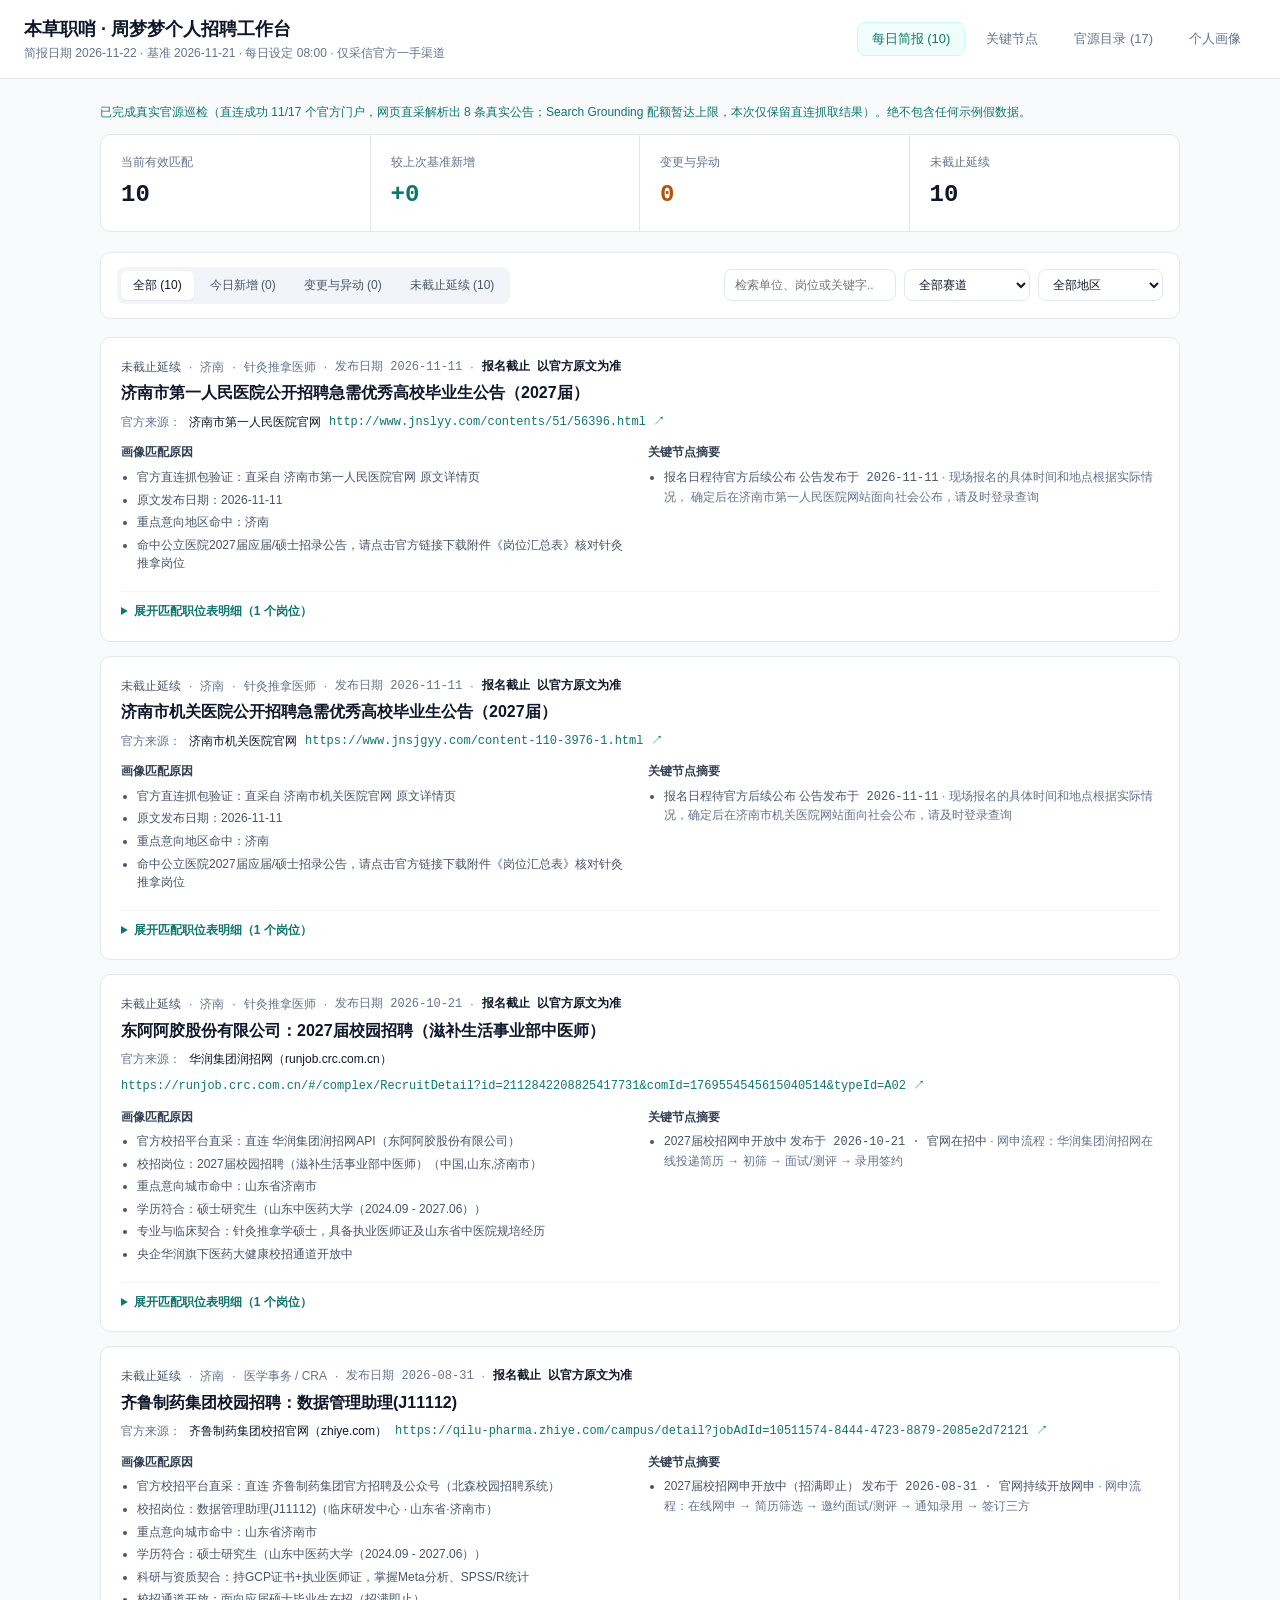
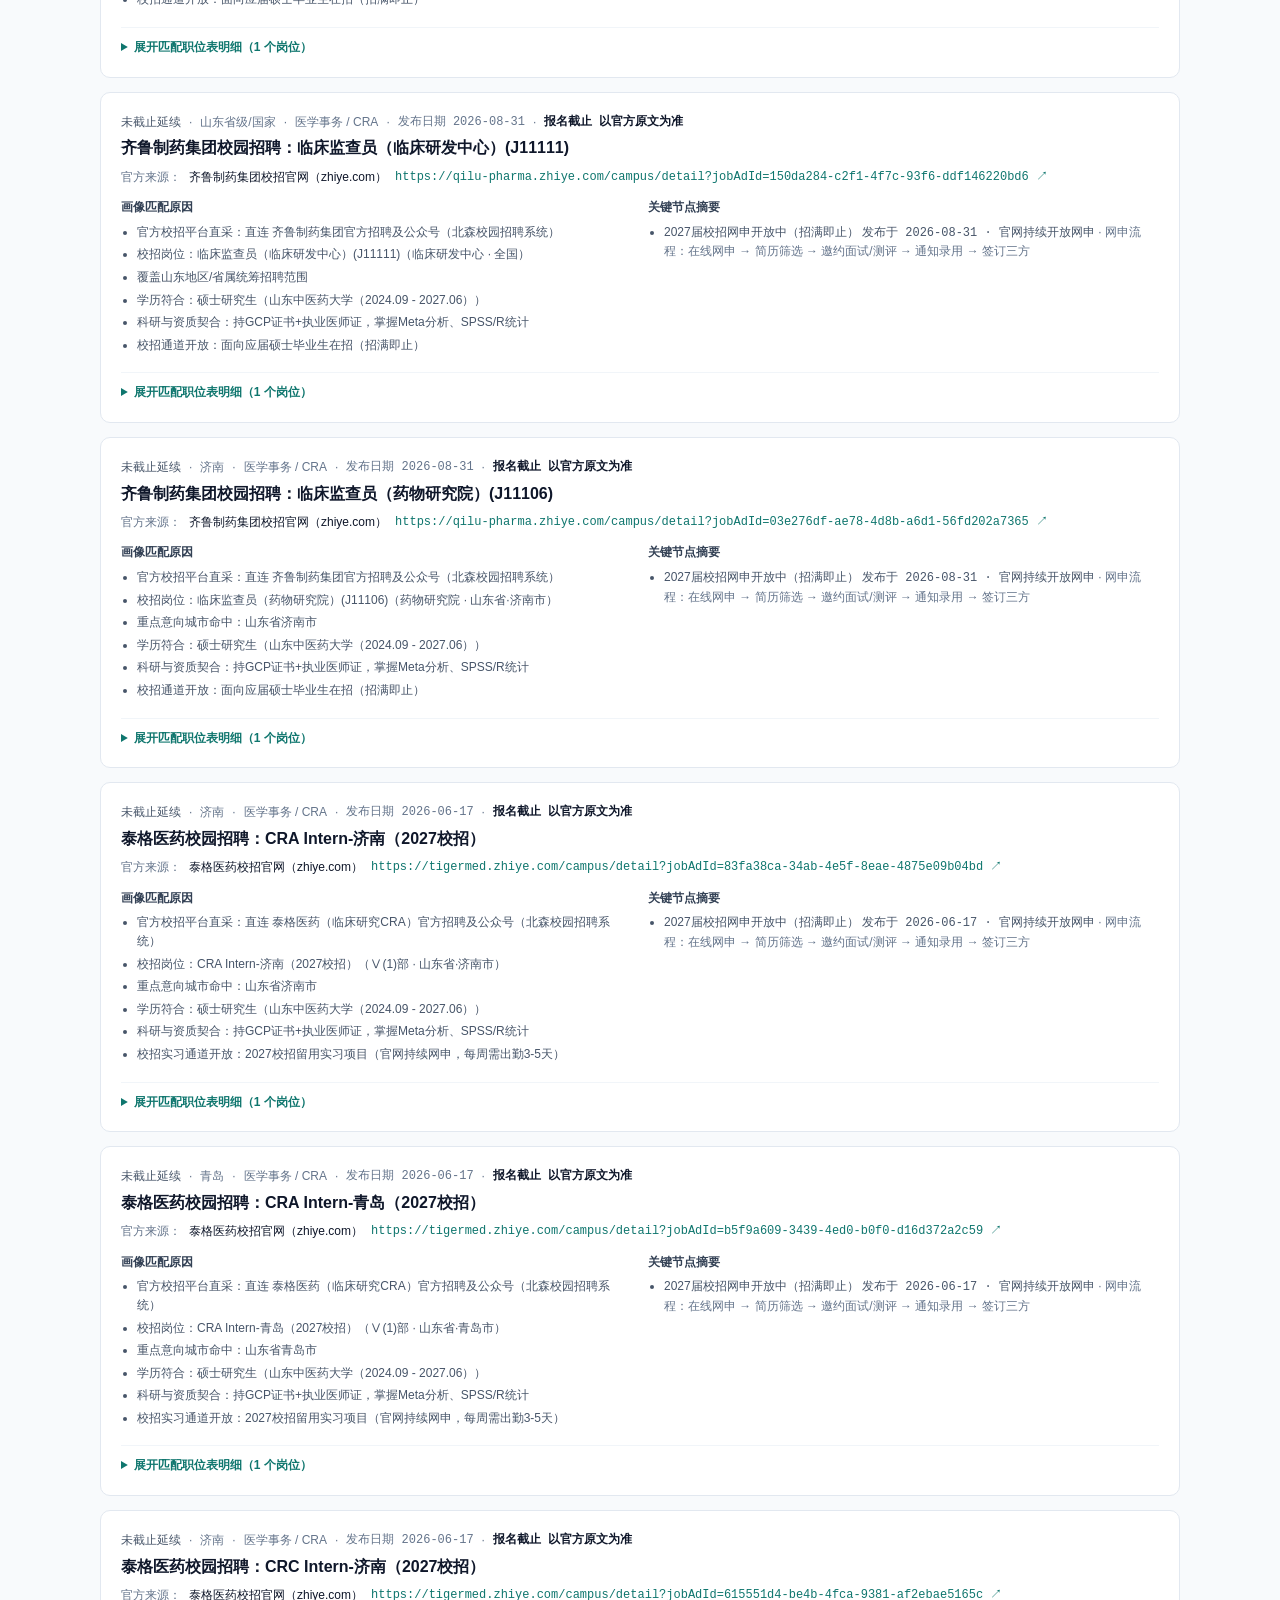
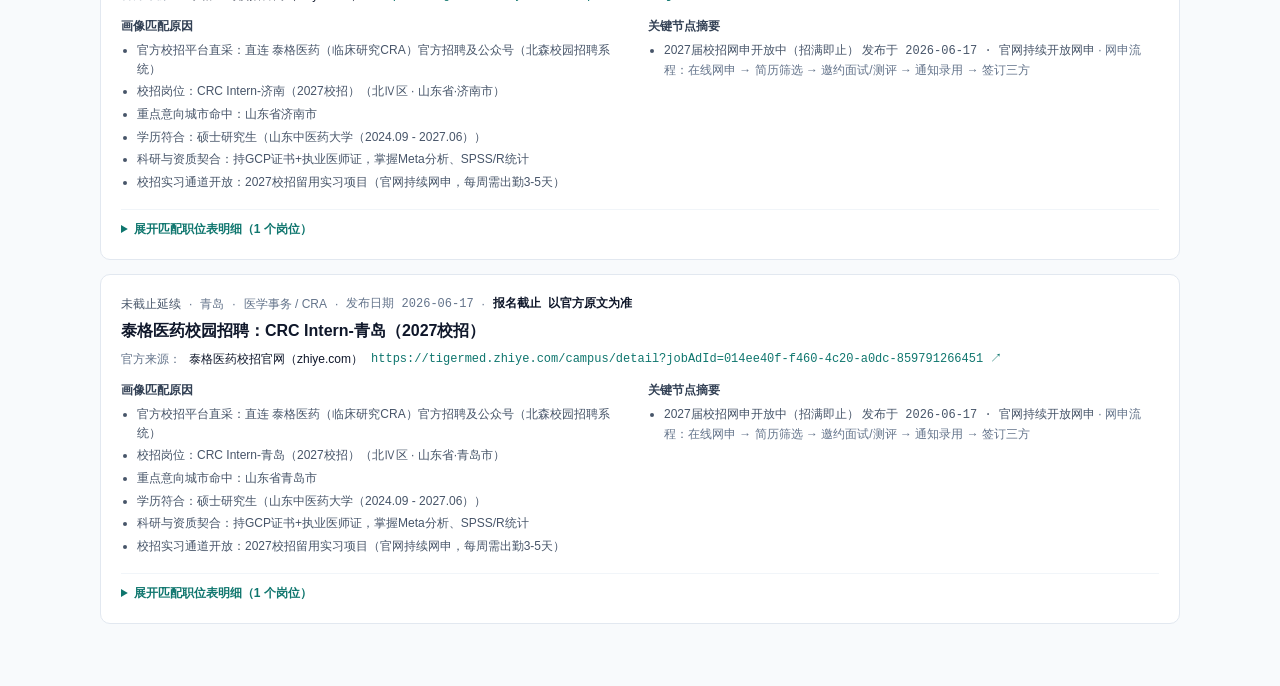
==== commit d40bb347: "chore: update daily recruitment briefing (2026-11-22)" ====
--- a/docs/index.html
+++ b/docs/index.html
@@ -3,7 +3,7 @@
 <head>
   <meta charset="UTF-8" />
   <meta name="viewport" content="width=device-width, initial-scale=1.0" />
-  <title>周梦梦 · 个人官方招聘工作台（2026-11-21）</title>
+  <title>周梦梦 · 个人官方招聘工作台（2026-11-22）</title>
   <style>
     :root {
       --bg: #f8fafc;
@@ -159,11 +159,11 @@
   <header class="topbar">
     <div>
       <div class="brand">本草职哨 · 周梦梦个人招聘工作台</div>
-      <div id="headerMeta" class="muted">简报日期 2026-11-21 · 基准 2026-11-20 · 每日设定 08:00 · 仅采信官方一手渠道</div>
+      <div id="headerMeta" class="muted">简报日期 2026-11-22 · 基准 2026-11-21 · 每日设定 08:00 · 仅采信官方一手渠道</div>
     </div>
     <div style="display:flex;flex-wrap:wrap;align-items:center;gap:10px;">
       <nav class="nav-tabs" aria-label="工作台视图">
-        <button type="button" class="tab-btn active" data-view="briefing">每日简报 (11)</button>
+        <button type="button" class="tab-btn active" data-view="briefing">每日简报 (10)</button>
         <button type="button" class="tab-btn" data-view="milestones">关键节点</button>
         <button type="button" class="tab-btn" data-view="sources">官源目录 (17)</button>
         <button type="button" class="tab-btn" data-view="profile">个人画像</button>
@@ -173,21 +173,21 @@
   </header>
 
   <main class="container">
-    <div id="syncStatusBar" class="sync-note">已完成真实官源巡检（直连成功 9/17 个官方门户，网页直采解析出 8 条真实公告；Search Grounding 配额暂达上限，本次仅保留直连抓取结果）。绝不包含任何示例假数据。</div>
+    <div id="syncStatusBar" class="sync-note">已完成真实官源巡检（直连成功 11/17 个官方门户，网页直采解析出 8 条真实公告；Search Grounding 配额暂达上限，本次仅保留直连抓取结果）。绝不包含任何示例假数据。</div>
     <section id="view-briefing" class="panel active">
       <div class="kpi-grid">
-        <div class="kpi-cell"><div class="muted">当前有效匹配</div><div id="kpiTotal" class="kpi-val mono">11</div></div>
+        <div class="kpi-cell"><div class="muted">当前有效匹配</div><div id="kpiTotal" class="kpi-val mono">10</div></div>
         <div class="kpi-cell"><div class="muted">较上次基准新增</div><div id="kpiNew" class="kpi-val mono" style="color:var(--accent)">+0</div></div>
         <div class="kpi-cell"><div class="muted">变更与异动</div><div id="kpiUpdated" class="kpi-val mono" style="color:var(--warn)">0</div></div>
-        <div class="kpi-cell"><div class="muted">未截止延续</div><div id="kpiOpen" class="kpi-val mono">11</div></div>
+        <div class="kpi-cell"><div class="muted">未截止延续</div><div id="kpiOpen" class="kpi-val mono">10</div></div>
       </div>
 
       <div class="toolbar">
         <div class="seg-group" role="group" aria-label="增量筛选">
-          <button type="button" class="seg-btn active" data-diff="all">全部 (11)</button>
+          <button type="button" class="seg-btn active" data-diff="all">全部 (10)</button>
           <button type="button" class="seg-btn" data-diff="new">今日新增 (0)</button>
           <button type="button" class="seg-btn" data-diff="updated">变更与异动 (0)</button>
-          <button type="button" class="seg-btn" data-diff="still_open">未截止延续 (11)</button>
+          <button type="button" class="seg-btn" data-diff="still_open">未截止延续 (10)</button>
         </div>
         <div class="filters">
           <input type="search" id="searchInput" placeholder="检索单位、岗位或关键字..." aria-label="关键词检索" />
@@ -206,67 +206,6 @@
       </div>
 
       <div id="itemsContainer">
-      <article class="card item-card" data-diff="still_open" data-track="tcm_physician" data-region="济南" data-search="济南市机关医院公开招聘急需优秀高校毕业生公告（北京站·2027届） 济南市机关医院 济南市机关医院官网 济南 官方直连抓包验证：直采自 济南市机关医院官网 原文详情页 原文发布日期：2026-11-12 重点意向城市命中：山东省济南市 专业与临床契合：针灸推拿学硕士，具备执业医师证及山东省中医院规培经历 身份与招聘类型匹配：2027届应届毕业生 · 校招通道 医疗卫生高校毕业生 / 紧缺人才岗位（需核对原文附件） 济南市机关医院">
-        <div class="meta-line">
-          <span class="status-muted">未截止延续</span>
-          <span>·</span>
-          <span>济南</span>
-          <span>·</span>
-          <span>针灸推拿医师</span>
-          <span>·</span>
-          <span class="mono">发布日期 2026-11-12</span>
-          <span>·</span>
-          <span class="mono strong">报名截止 2026-11-21</span>
-        </div>
-        <h3>济南市机关医院公开招聘急需优秀高校毕业生公告（北京站·2027届）</h3>
-        <div class="source-line">
-          <span class="muted">官方来源：</span>
-          <span>济南市机关医院官网</span>
-          <a href="https://www.jnsjgyy.com/content-110-3977-1.html" target="_blank" rel="noopener noreferrer" class="mono">https://www.jnsjgyy.com/content-110-3977-1.html ↗</a>
-        </div>
-        
-        <div class="two-col">
-          <div>
-            <div class="subhead">画像匹配原因</div>
-            <ul class="bullet-list"><li>官方直连抓包验证：直采自 济南市机关医院官网 原文详情页</li><li>原文发布日期：2026-11-12</li><li>重点意向城市命中：山东省济南市</li><li>专业与临床契合：针灸推拿学硕士，具备执业医师证及山东省中医院规培经历</li><li>身份与招聘类型匹配：2027届应届毕业生 · 校招通道</li></ul>
-          </div>
-          <div>
-            <div class="subhead">关键节点摘要</div>
-            <ul class="bullet-list">
-          <li>
-            <span class="ms-label">第一场现场报名（北京中医药大学和平街校区（北京市朝阳区和平街街道北三环东路11号），中医药博物馆一层大厅）</span>
-            <span class="mono">2026年11月20日14:00-16:00</span>
-            
-          </li>
-          <li>
-            <span class="ms-label">第二场现场报名（北京大学医学部（北京市海淀区学院路38号），会议中心206会议室）</span>
-            <span class="mono">2026年11月21日9:00-11:00</span>
-            
-          </li></ul>
-          </div>
-        </div>
-        <details class="pos-details">
-          <summary>展开匹配职位表明细（1 个岗位）</summary>
-          <table>
-            <thead>
-              <tr>
-                <th>岗位 / 科室</th>
-                <th class="num">人数</th>
-                <th>学历与专业</th>
-                <th>考核形式</th>
-              </tr>
-            </thead>
-            <tbody>
-          <tr>
-            <td><strong>医疗卫生高校毕业生 / 紧缺人才岗位（需核对原文附件）</strong><div class="muted">济南市机关医院</div></td>
-            <td class="mono num">1</td>
-            <td>以原文为准<div class="muted">公告正文未单列全部分科，请打开原文附件职位表核对具体专业要求</div></td>
-            <td>面试 / 考核（以原文为准）</td>
-          </tr></tbody>
-          </table>
-        </details>
-      </article>
-
       <article class="card item-card" data-diff="still_open" data-track="tcm_physician" data-region="济南" data-search="济南市第一人民医院公开招聘急需优秀高校毕业生公告（2027届） 济南市第一人民医院 济南市第一人民医院官网 济南 官方直连抓包验证：直采自 济南市第一人民医院官网 原文详情页 原文发布日期：2026-11-11 重点意向地区命中：济南 命中公立医院2027届应届/硕士招录公告，请点击官方链接下载附件《岗位汇总表》核对针灸推拿岗位 医疗卫生高校毕业生 / 紧缺人才岗位（需核对原文附件） 济南市第一人民医院">
         <div class="meta-line">
           <span class="status-muted">未截止延续</span>
@@ -836,18 +775,6 @@
             <tr><th>节点事项</th><th>时间窗口</th><th>招录单位</th><th>官方来源与发布日期</th></tr>
           </thead>
           <tbody>
-      <tr>
-        <td>第一场现场报名（北京中医药大学和平街校区（北京市朝阳区和平街街道北三环东路11号），中医药博物馆一层大厅）</td>
-        <td class="mono">2026年11月20日14:00-16:00</td>
-        <td>济南市机关医院</td>
-        <td><a href="https://www.jnsjgyy.com/content-110-3977-1.html" target="_blank" rel="noopener noreferrer">官方原文（2026-11-12）↗</a></td>
-      </tr>
-      <tr>
-        <td>第二场现场报名（北京大学医学部（北京市海淀区学院路38号），会议中心206会议室）</td>
-        <td class="mono">2026年11月21日9:00-11:00</td>
-        <td>济南市机关医院</td>
-        <td><a href="https://www.jnsjgyy.com/content-110-3977-1.html" target="_blank" rel="noopener noreferrer">官方原文（2026-11-12）↗</a></td>
-      </tr>
       <tr>
         <td>报名日程待官方后续公布</td>
         <td class="mono">公告发布于 2026-11-11</td>
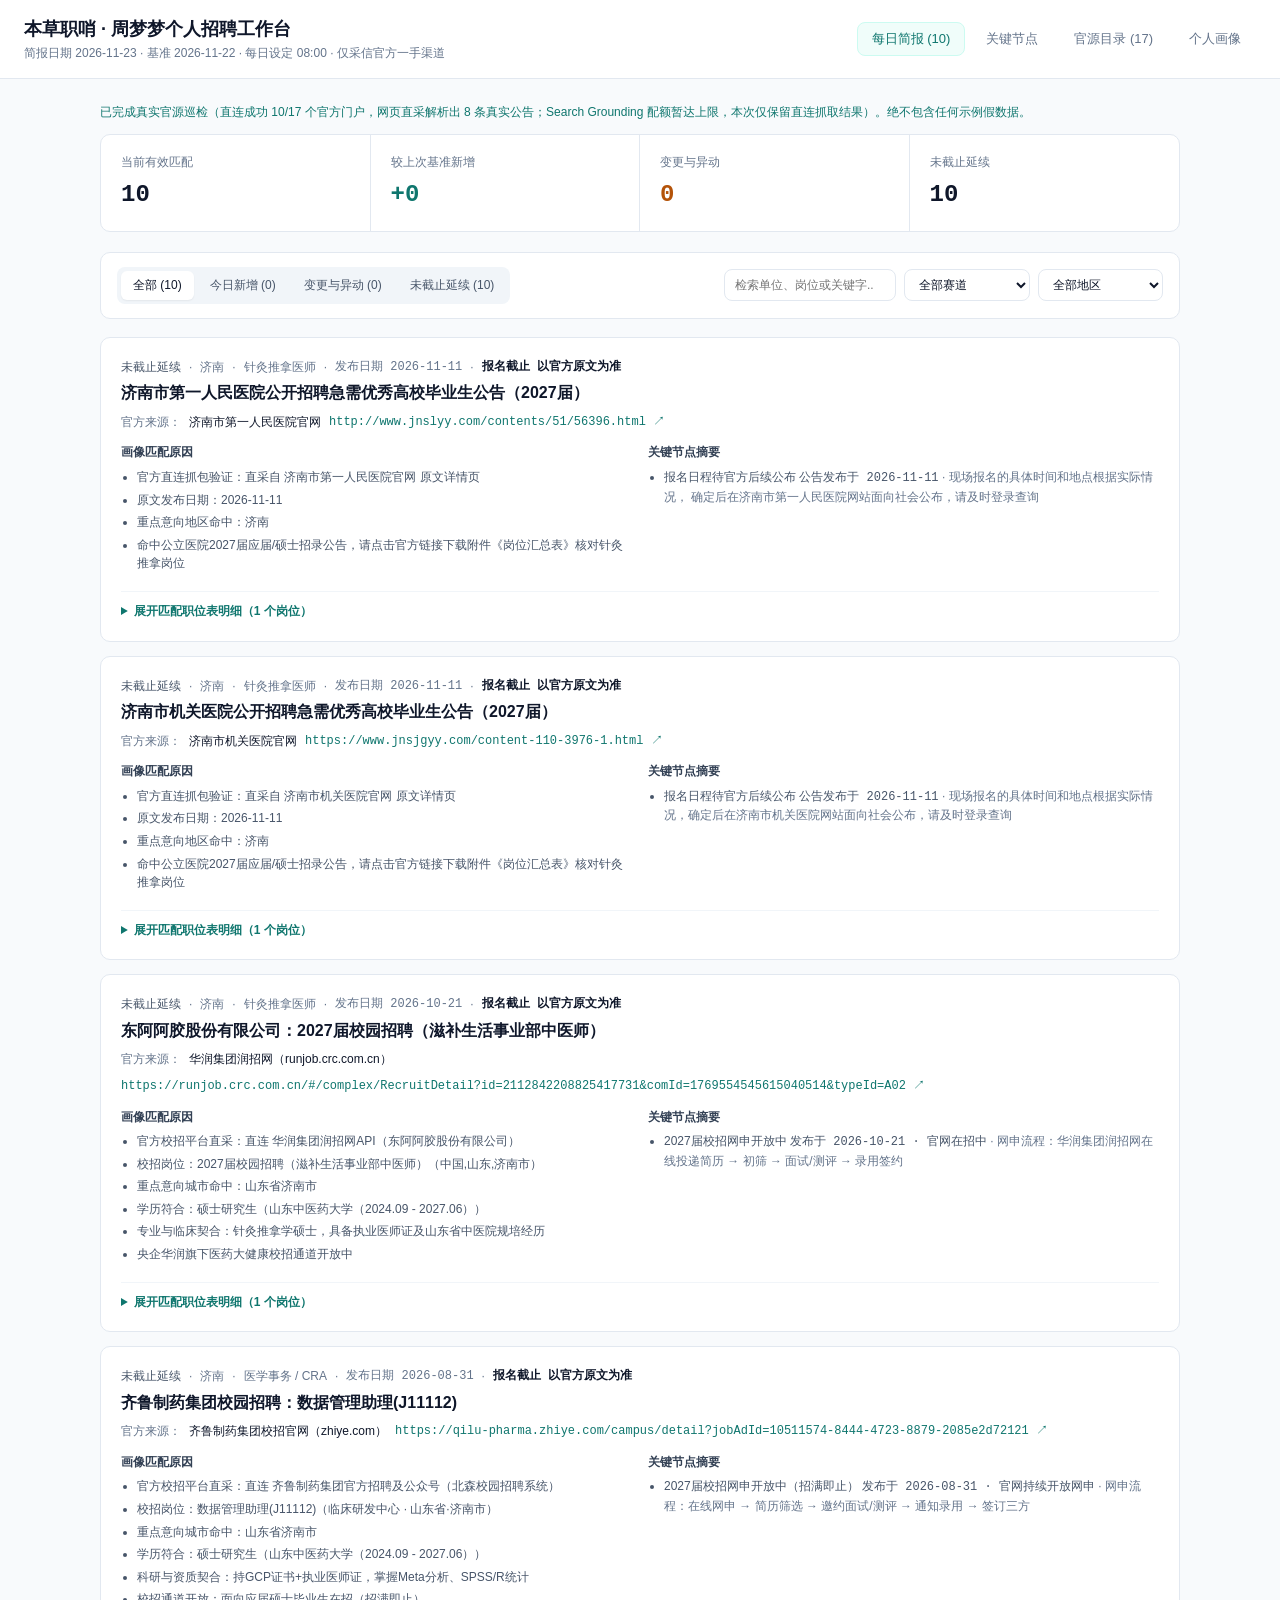
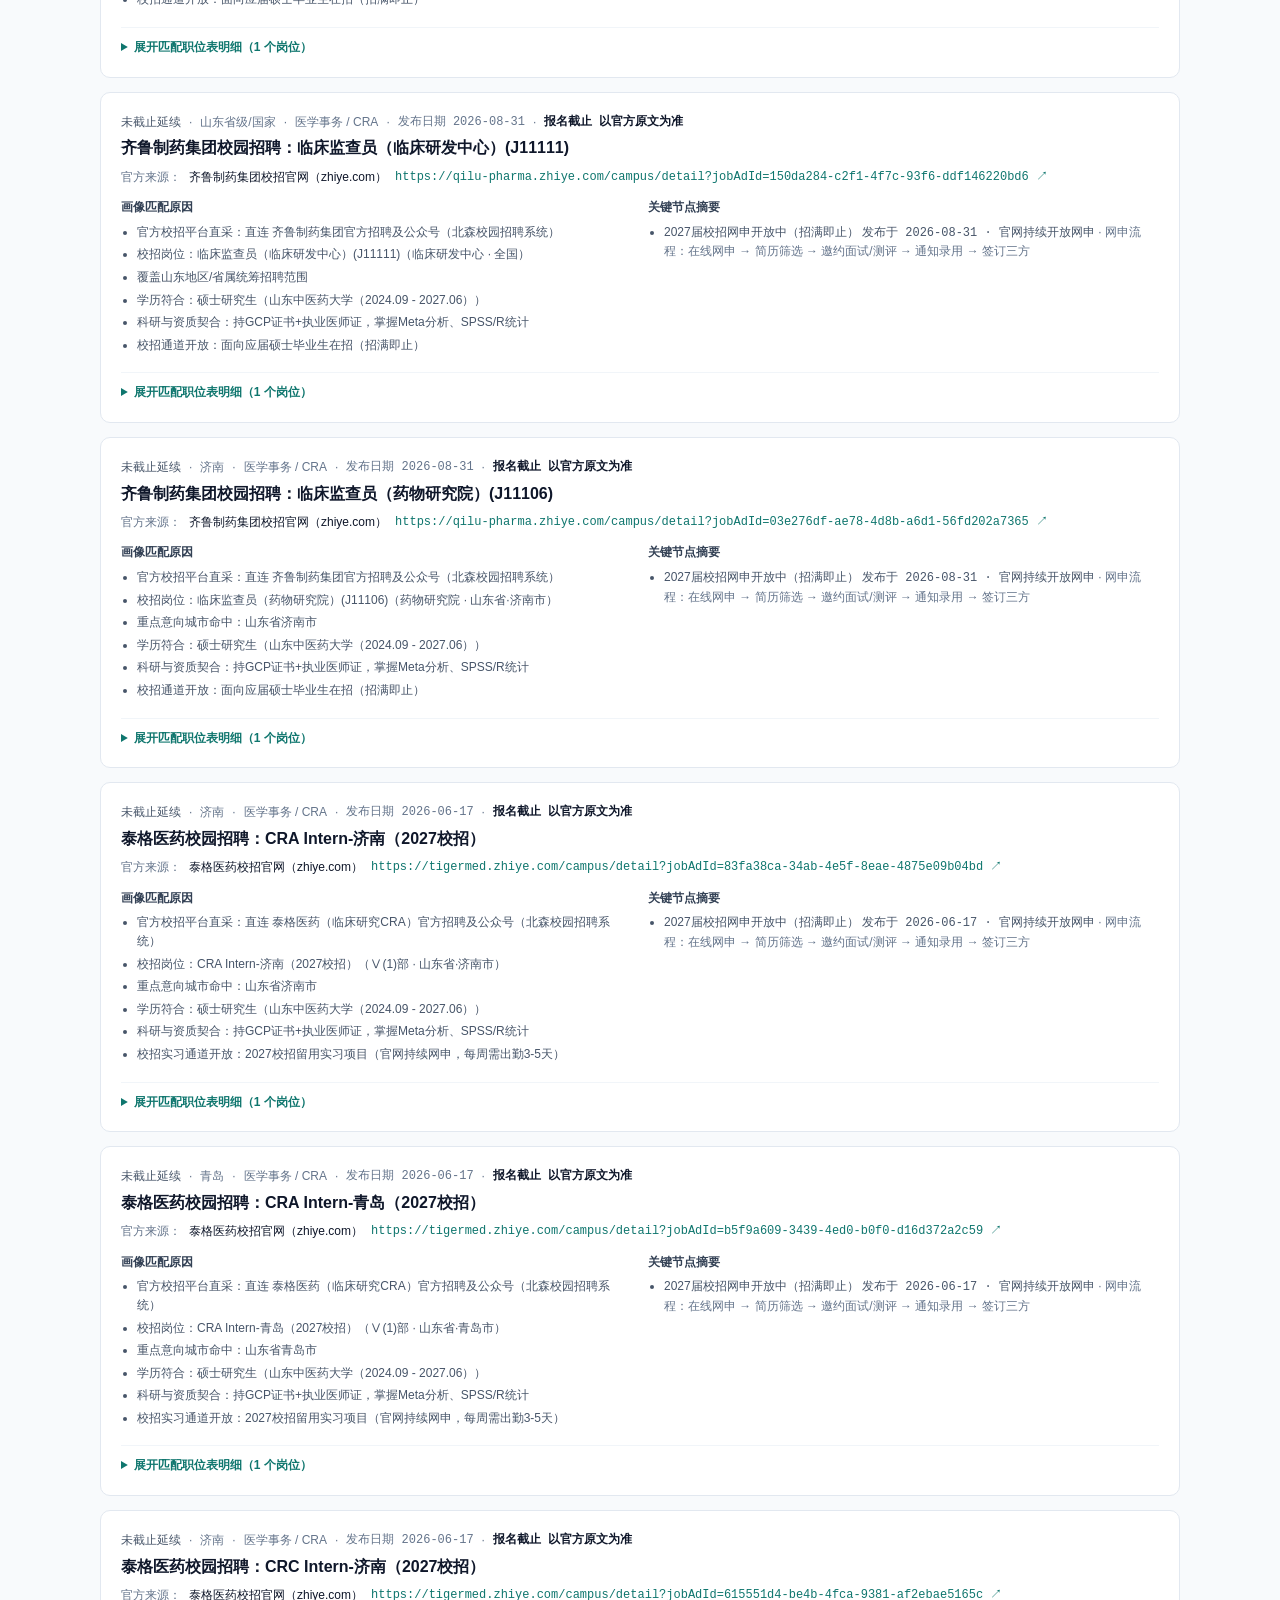
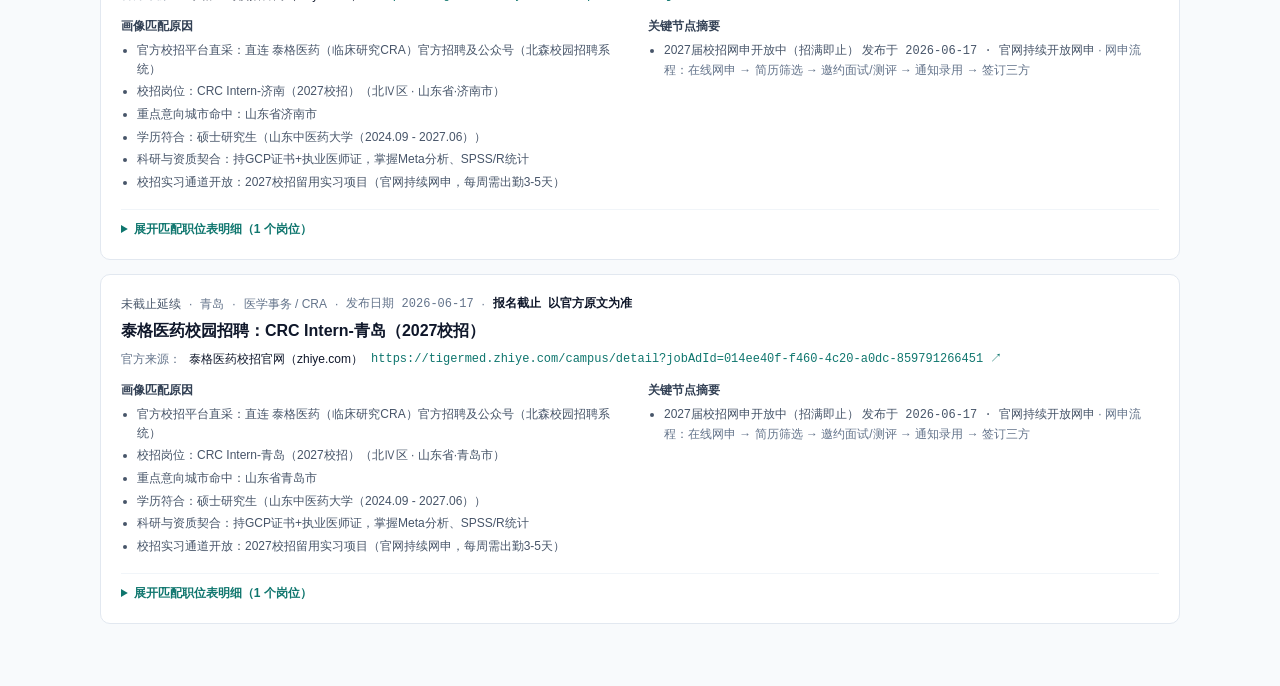
==== commit d8bc42ab: "chore: update daily recruitment briefing (2026-11-23)" ====
--- a/docs/index.html
+++ b/docs/index.html
@@ -3,7 +3,7 @@
 <head>
   <meta charset="UTF-8" />
   <meta name="viewport" content="width=device-width, initial-scale=1.0" />
-  <title>周梦梦 · 个人官方招聘工作台（2026-11-22）</title>
+  <title>周梦梦 · 个人官方招聘工作台（2026-11-23）</title>
   <style>
     :root {
       --bg: #f8fafc;
@@ -159,7 +159,7 @@
   <header class="topbar">
     <div>
       <div class="brand">本草职哨 · 周梦梦个人招聘工作台</div>
-      <div id="headerMeta" class="muted">简报日期 2026-11-22 · 基准 2026-11-21 · 每日设定 08:00 · 仅采信官方一手渠道</div>
+      <div id="headerMeta" class="muted">简报日期 2026-11-23 · 基准 2026-11-22 · 每日设定 08:00 · 仅采信官方一手渠道</div>
     </div>
     <div style="display:flex;flex-wrap:wrap;align-items:center;gap:10px;">
       <nav class="nav-tabs" aria-label="工作台视图">
@@ -173,7 +173,7 @@
   </header>
 
   <main class="container">
-    <div id="syncStatusBar" class="sync-note">已完成真实官源巡检（直连成功 11/17 个官方门户，网页直采解析出 8 条真实公告；Search Grounding 配额暂达上限，本次仅保留直连抓取结果）。绝不包含任何示例假数据。</div>
+    <div id="syncStatusBar" class="sync-note">已完成真实官源巡检（直连成功 10/17 个官方门户，网页直采解析出 8 条真实公告；Search Grounding 配额暂达上限，本次仅保留直连抓取结果）。绝不包含任何示例假数据。</div>
     <section id="view-briefing" class="panel active">
       <div class="kpi-grid">
         <div class="kpi-cell"><div class="muted">当前有效匹配</div><div id="kpiTotal" class="kpi-val mono">10</div></div>
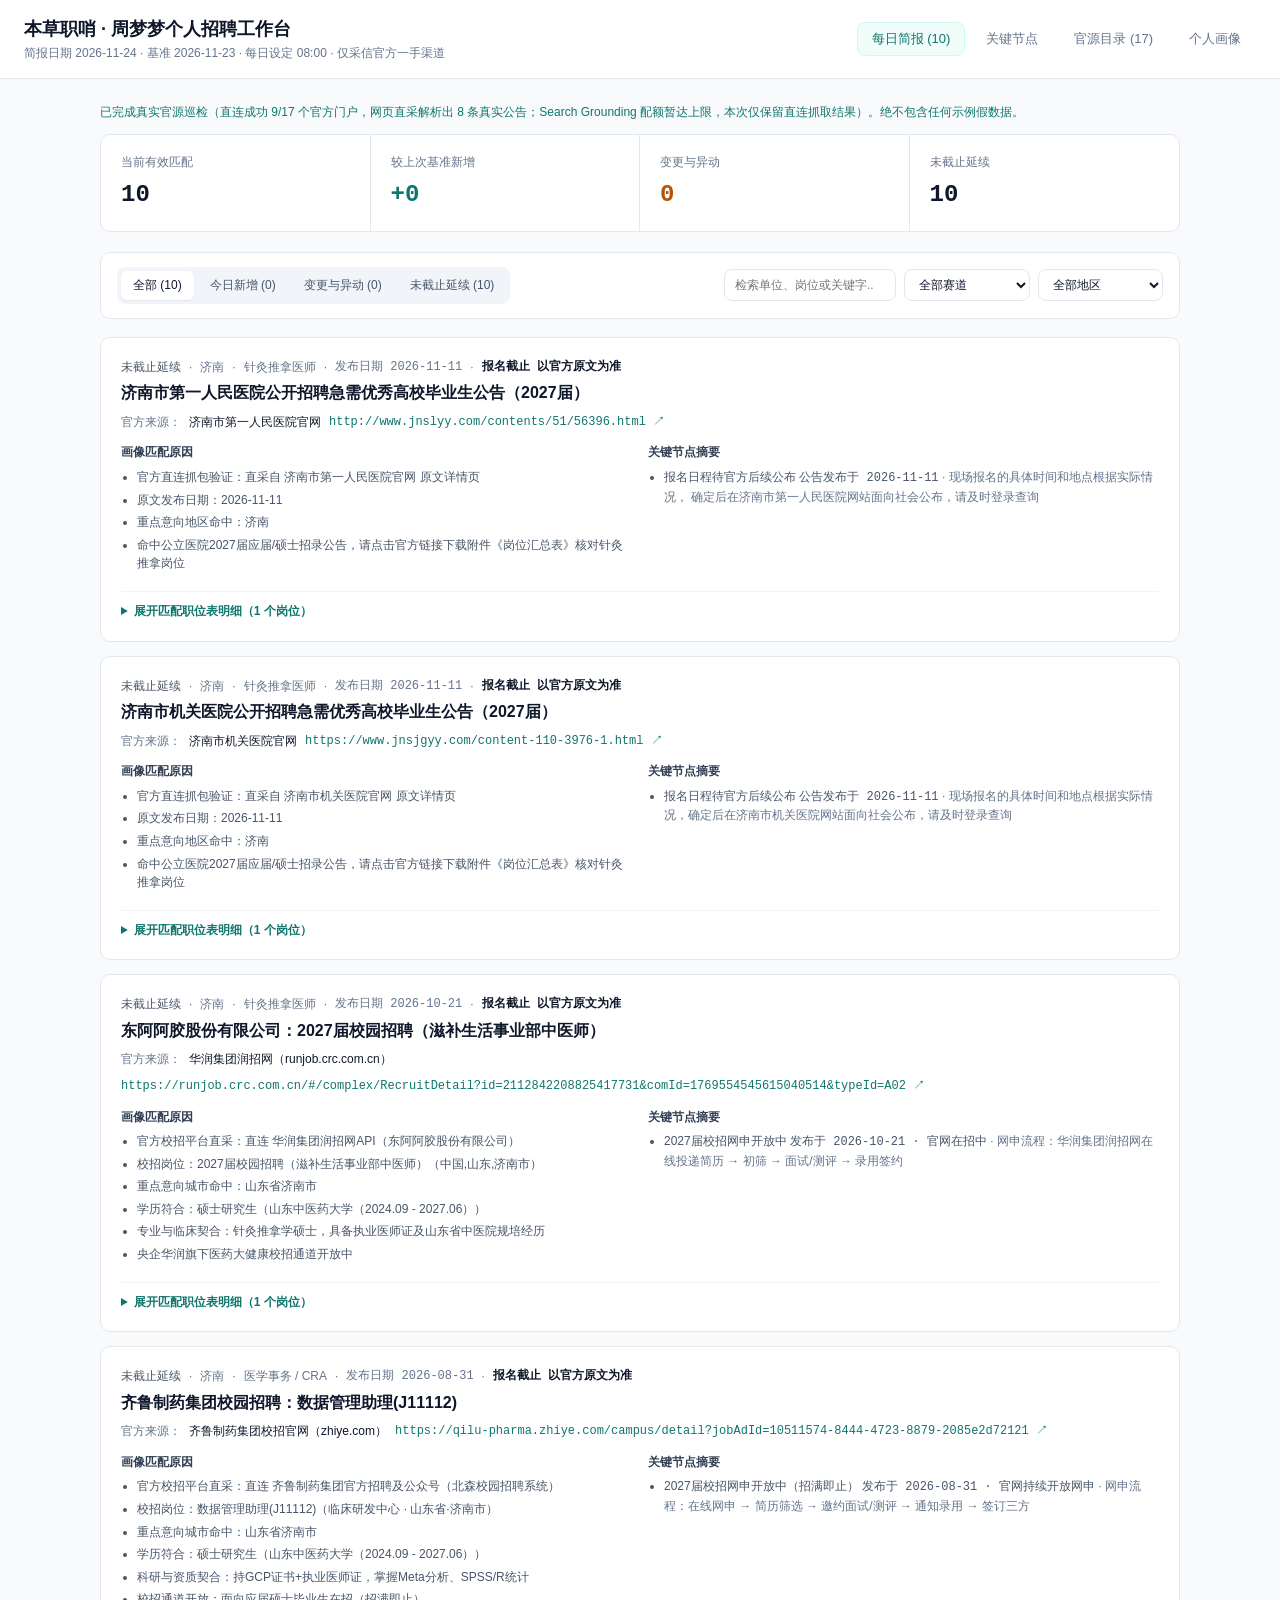
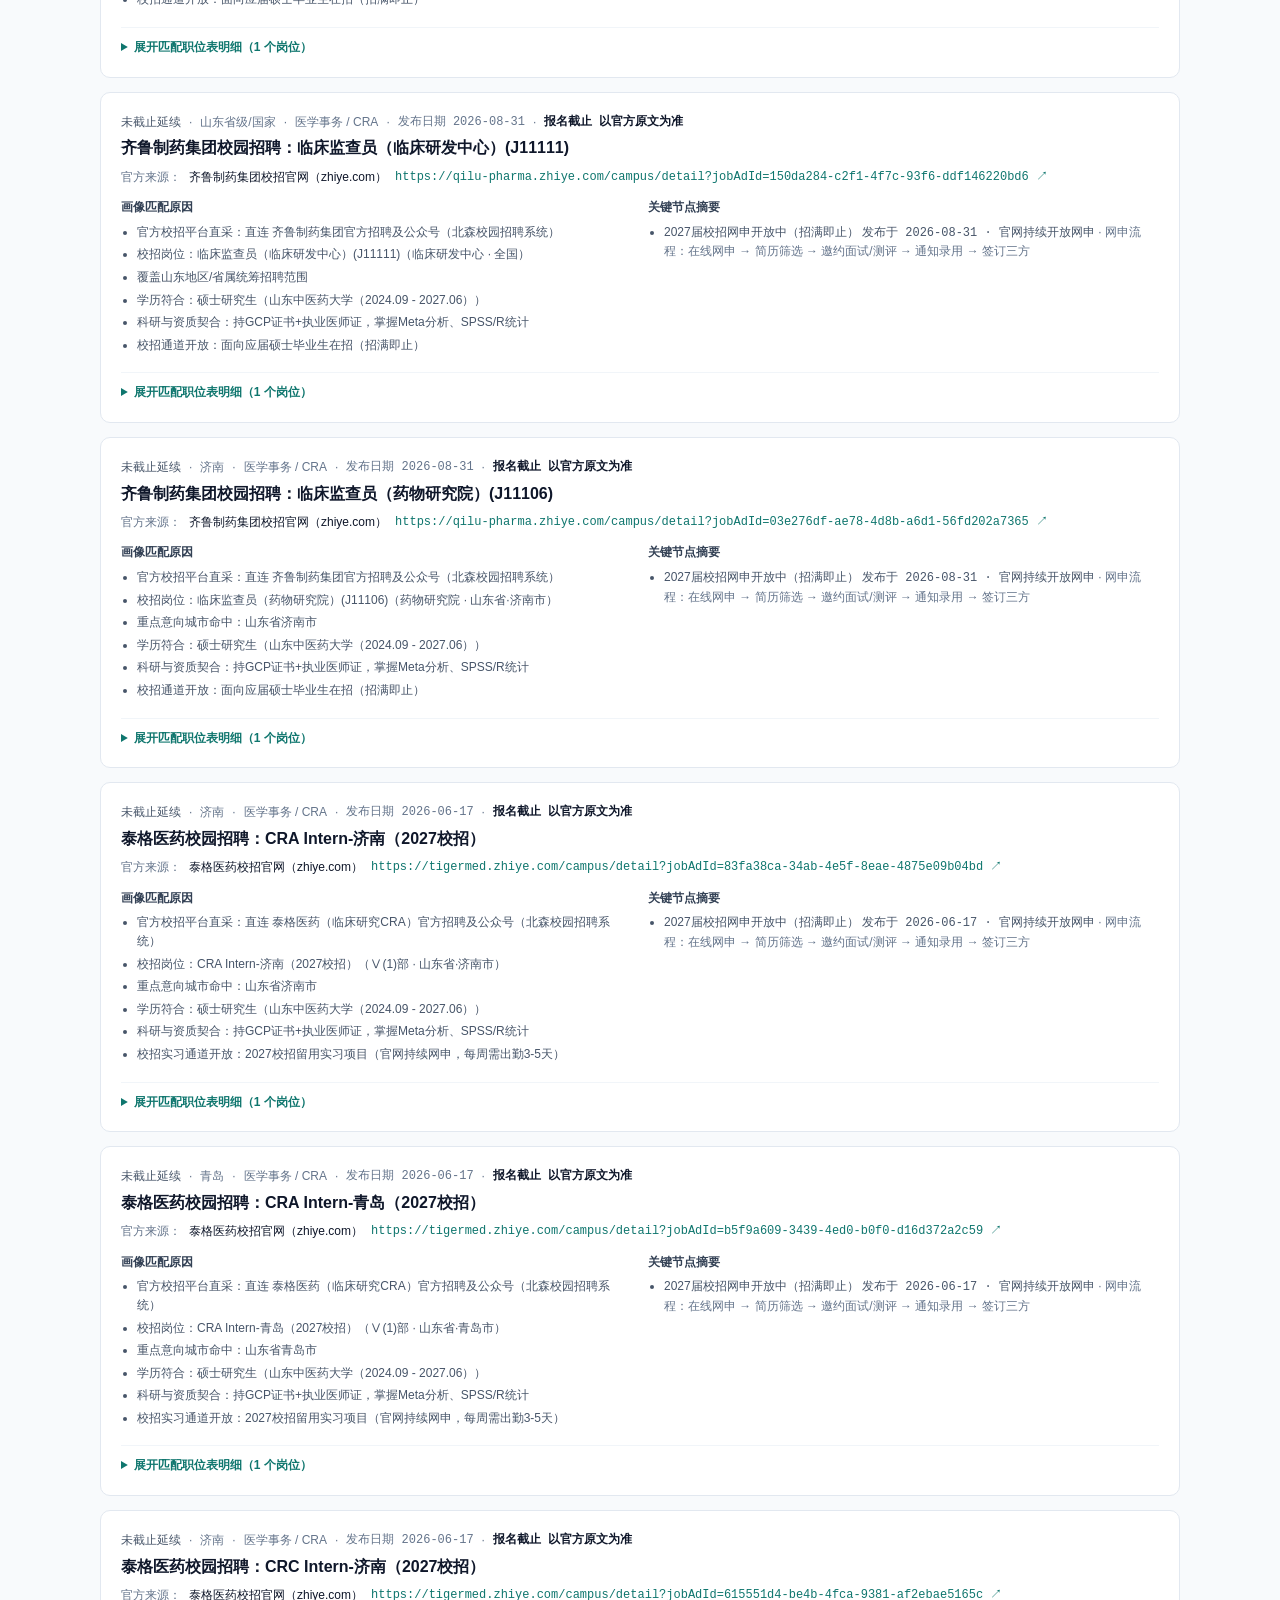
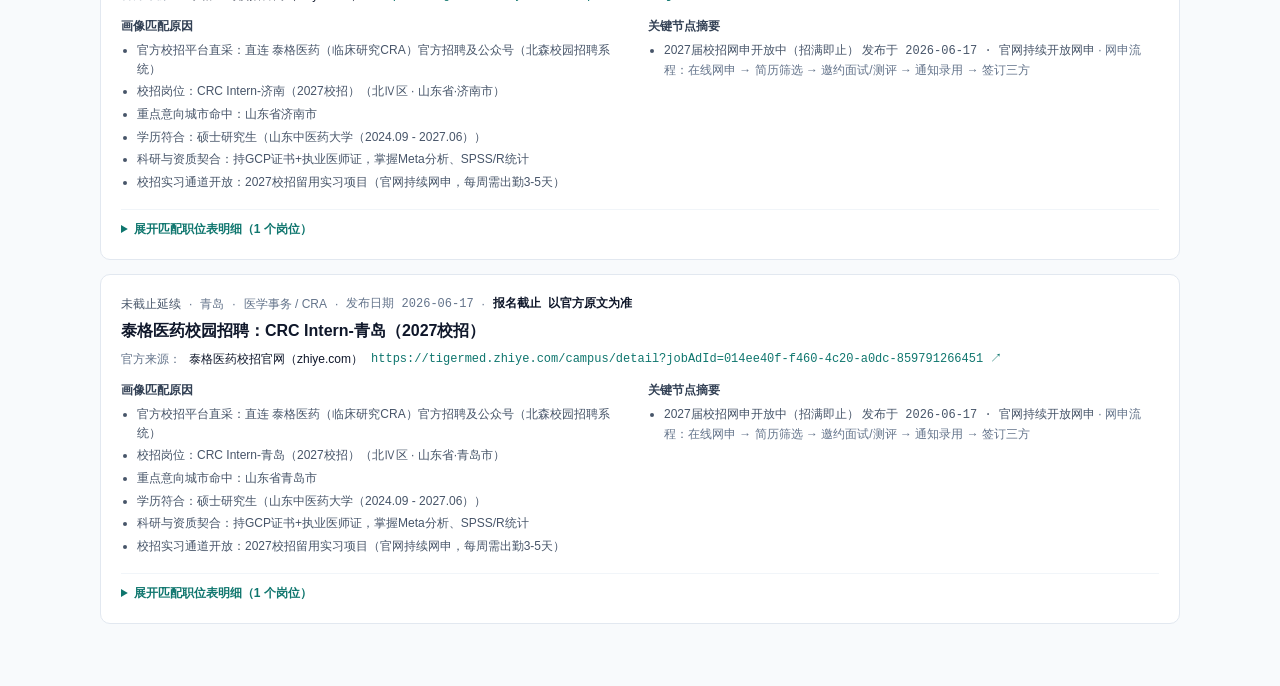
==== commit 95f322be: "chore: update daily recruitment briefing (2026-11-24)" ====
--- a/docs/index.html
+++ b/docs/index.html
@@ -3,7 +3,7 @@
 <head>
   <meta charset="UTF-8" />
   <meta name="viewport" content="width=device-width, initial-scale=1.0" />
-  <title>周梦梦 · 个人官方招聘工作台（2026-11-23）</title>
+  <title>周梦梦 · 个人官方招聘工作台（2026-11-24）</title>
   <style>
     :root {
       --bg: #f8fafc;
@@ -159,7 +159,7 @@
   <header class="topbar">
     <div>
       <div class="brand">本草职哨 · 周梦梦个人招聘工作台</div>
-      <div id="headerMeta" class="muted">简报日期 2026-11-23 · 基准 2026-11-22 · 每日设定 08:00 · 仅采信官方一手渠道</div>
+      <div id="headerMeta" class="muted">简报日期 2026-11-24 · 基准 2026-11-23 · 每日设定 08:00 · 仅采信官方一手渠道</div>
     </div>
     <div style="display:flex;flex-wrap:wrap;align-items:center;gap:10px;">
       <nav class="nav-tabs" aria-label="工作台视图">
@@ -173,7 +173,7 @@
   </header>
 
   <main class="container">
-    <div id="syncStatusBar" class="sync-note">已完成真实官源巡检（直连成功 10/17 个官方门户，网页直采解析出 8 条真实公告；Search Grounding 配额暂达上限，本次仅保留直连抓取结果）。绝不包含任何示例假数据。</div>
+    <div id="syncStatusBar" class="sync-note">已完成真实官源巡检（直连成功 9/17 个官方门户，网页直采解析出 8 条真实公告；Search Grounding 配额暂达上限，本次仅保留直连抓取结果）。绝不包含任何示例假数据。</div>
     <section id="view-briefing" class="panel active">
       <div class="kpi-grid">
         <div class="kpi-cell"><div class="muted">当前有效匹配</div><div id="kpiTotal" class="kpi-val mono">10</div></div>
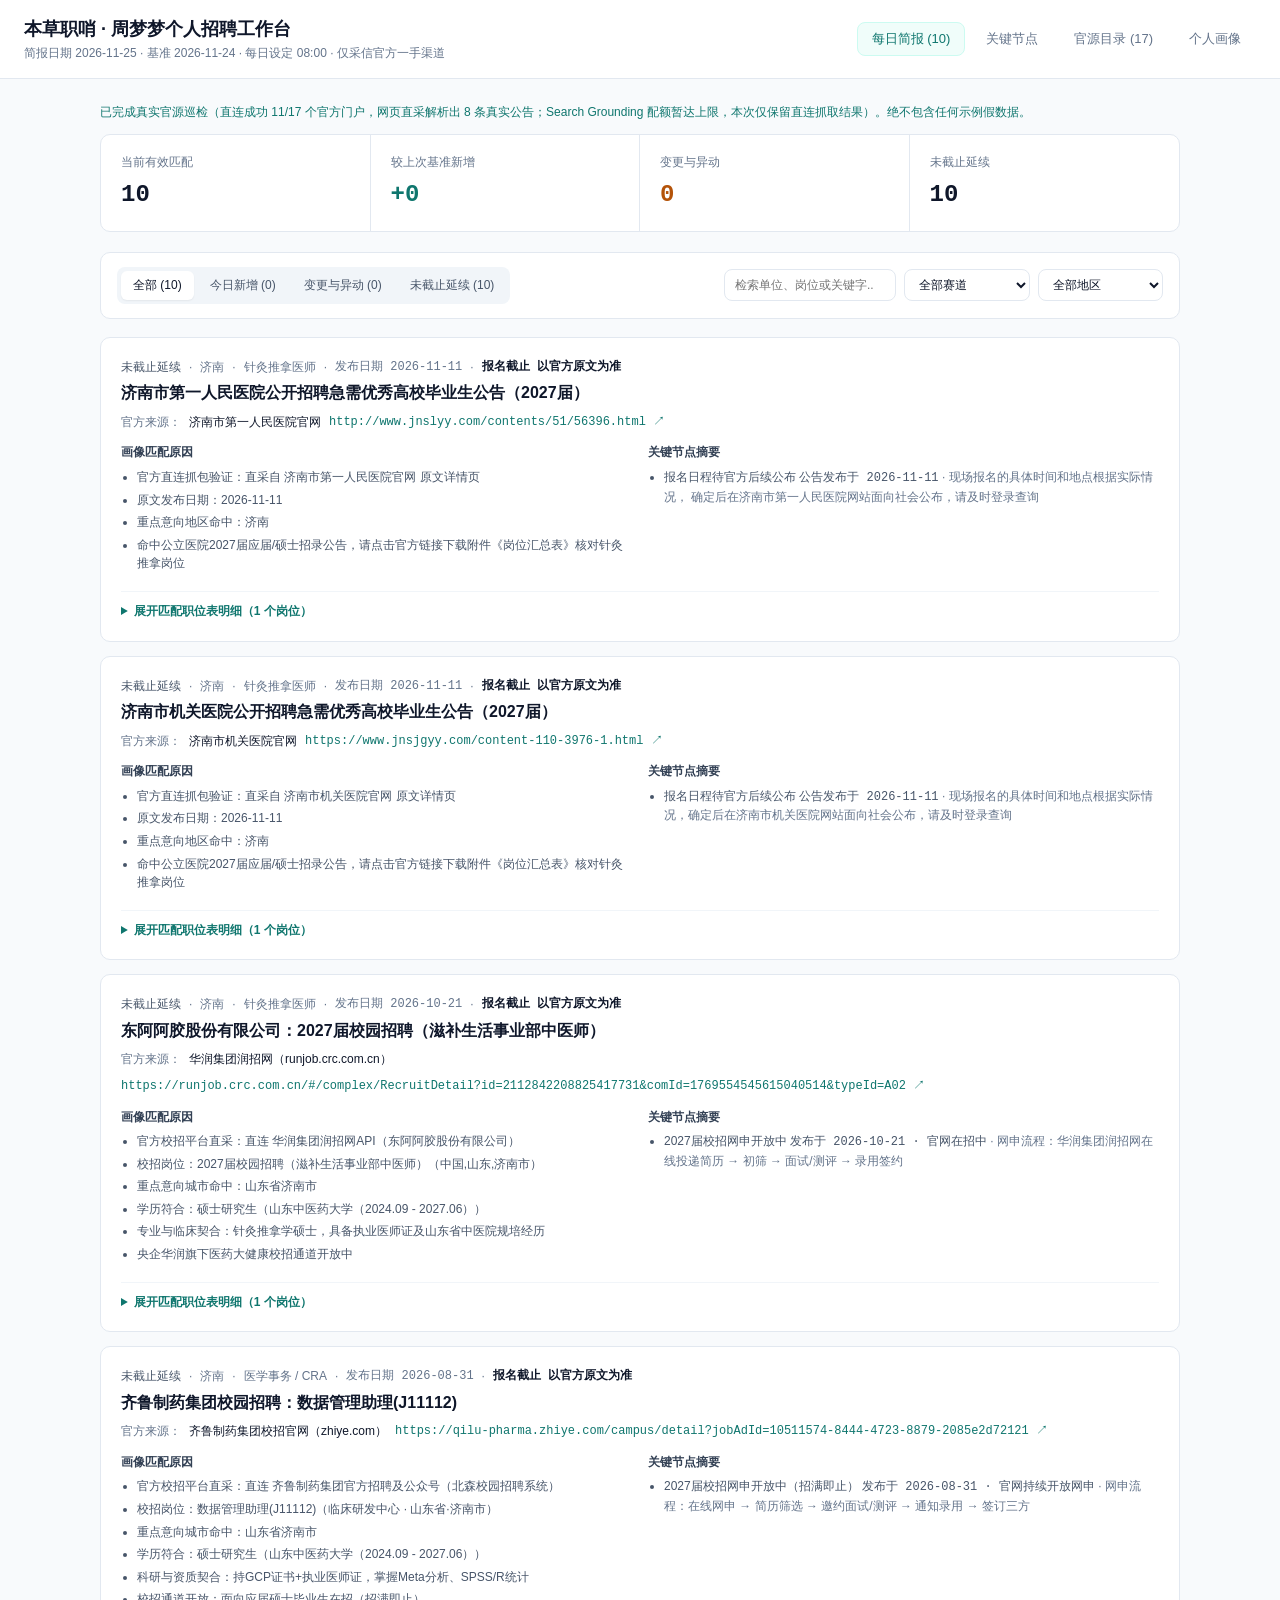
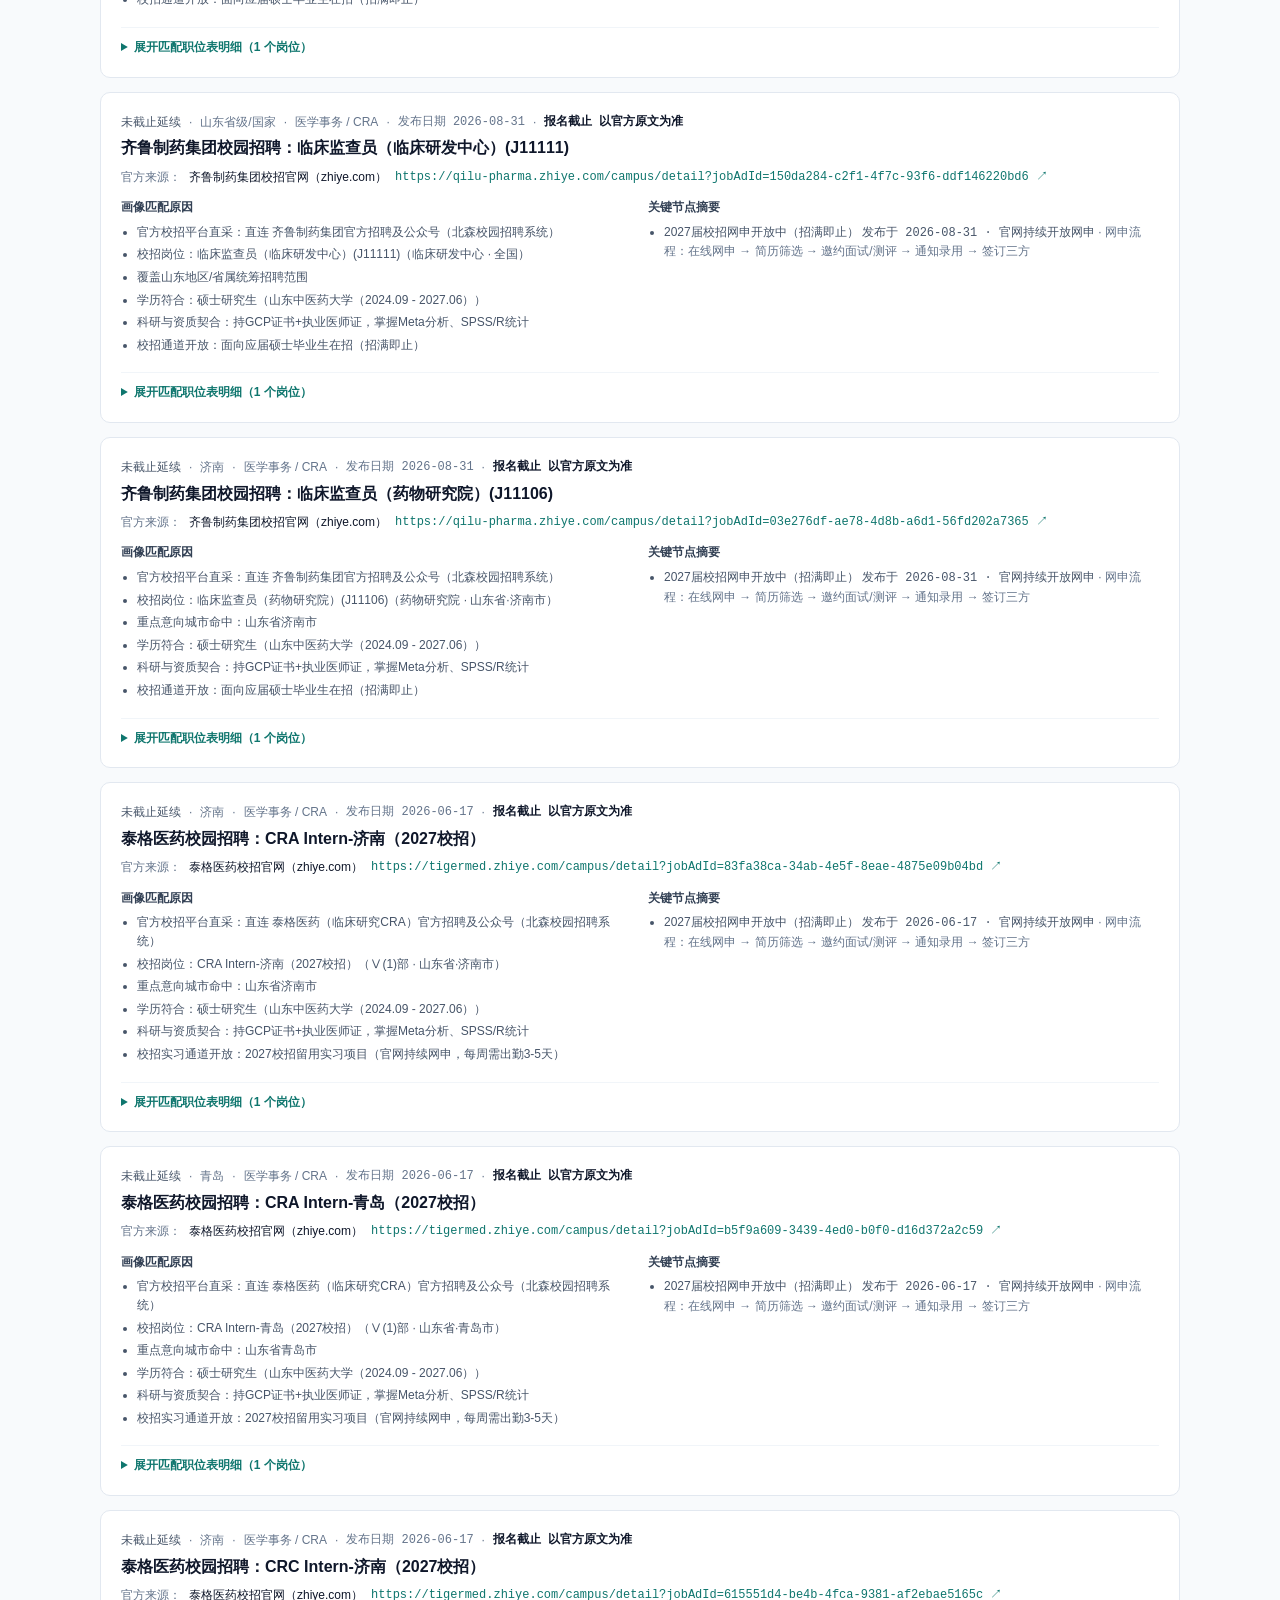
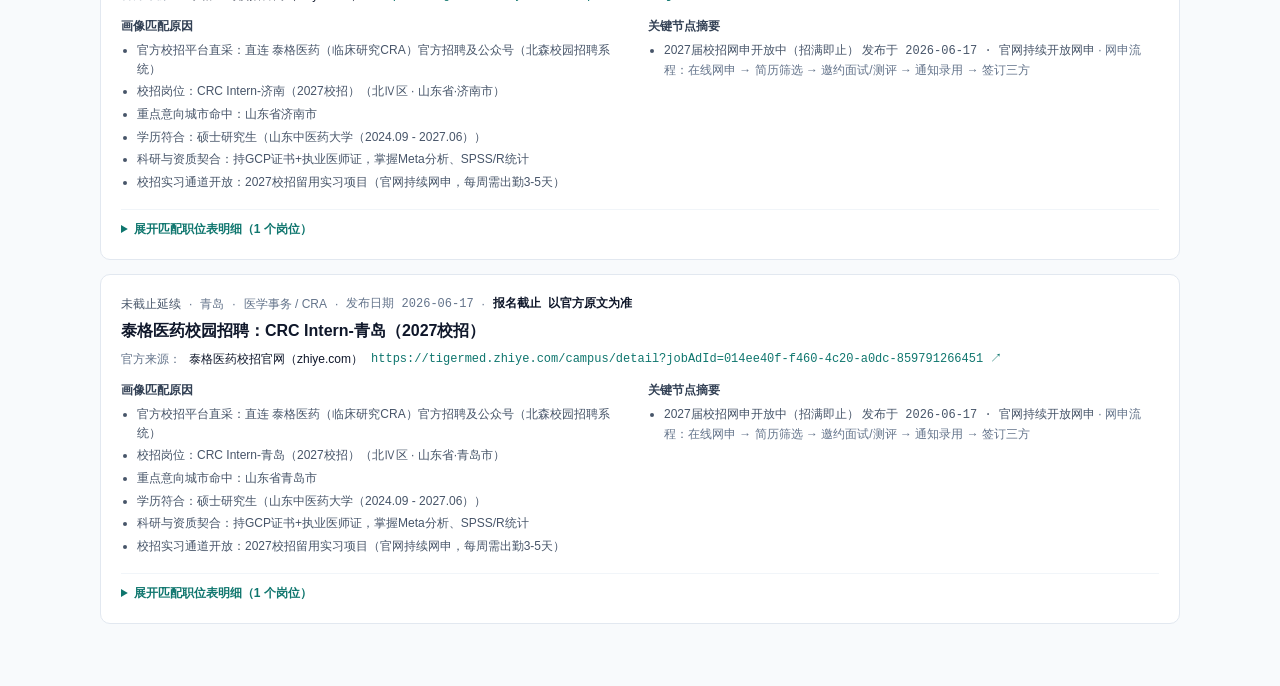
==== commit dc44f8f8: "chore: update daily recruitment briefing (2026-11-25)" ====
--- a/docs/index.html
+++ b/docs/index.html
@@ -3,7 +3,7 @@
 <head>
   <meta charset="UTF-8" />
   <meta name="viewport" content="width=device-width, initial-scale=1.0" />
-  <title>周梦梦 · 个人官方招聘工作台（2026-11-24）</title>
+  <title>周梦梦 · 个人官方招聘工作台（2026-11-25）</title>
   <style>
     :root {
       --bg: #f8fafc;
@@ -159,7 +159,7 @@
   <header class="topbar">
     <div>
       <div class="brand">本草职哨 · 周梦梦个人招聘工作台</div>
-      <div id="headerMeta" class="muted">简报日期 2026-11-24 · 基准 2026-11-23 · 每日设定 08:00 · 仅采信官方一手渠道</div>
+      <div id="headerMeta" class="muted">简报日期 2026-11-25 · 基准 2026-11-24 · 每日设定 08:00 · 仅采信官方一手渠道</div>
     </div>
     <div style="display:flex;flex-wrap:wrap;align-items:center;gap:10px;">
       <nav class="nav-tabs" aria-label="工作台视图">
@@ -173,7 +173,7 @@
   </header>
 
   <main class="container">
-    <div id="syncStatusBar" class="sync-note">已完成真实官源巡检（直连成功 9/17 个官方门户，网页直采解析出 8 条真实公告；Search Grounding 配额暂达上限，本次仅保留直连抓取结果）。绝不包含任何示例假数据。</div>
+    <div id="syncStatusBar" class="sync-note">已完成真实官源巡检（直连成功 11/17 个官方门户，网页直采解析出 8 条真实公告；Search Grounding 配额暂达上限，本次仅保留直连抓取结果）。绝不包含任何示例假数据。</div>
     <section id="view-briefing" class="panel active">
       <div class="kpi-grid">
         <div class="kpi-cell"><div class="muted">当前有效匹配</div><div id="kpiTotal" class="kpi-val mono">10</div></div>
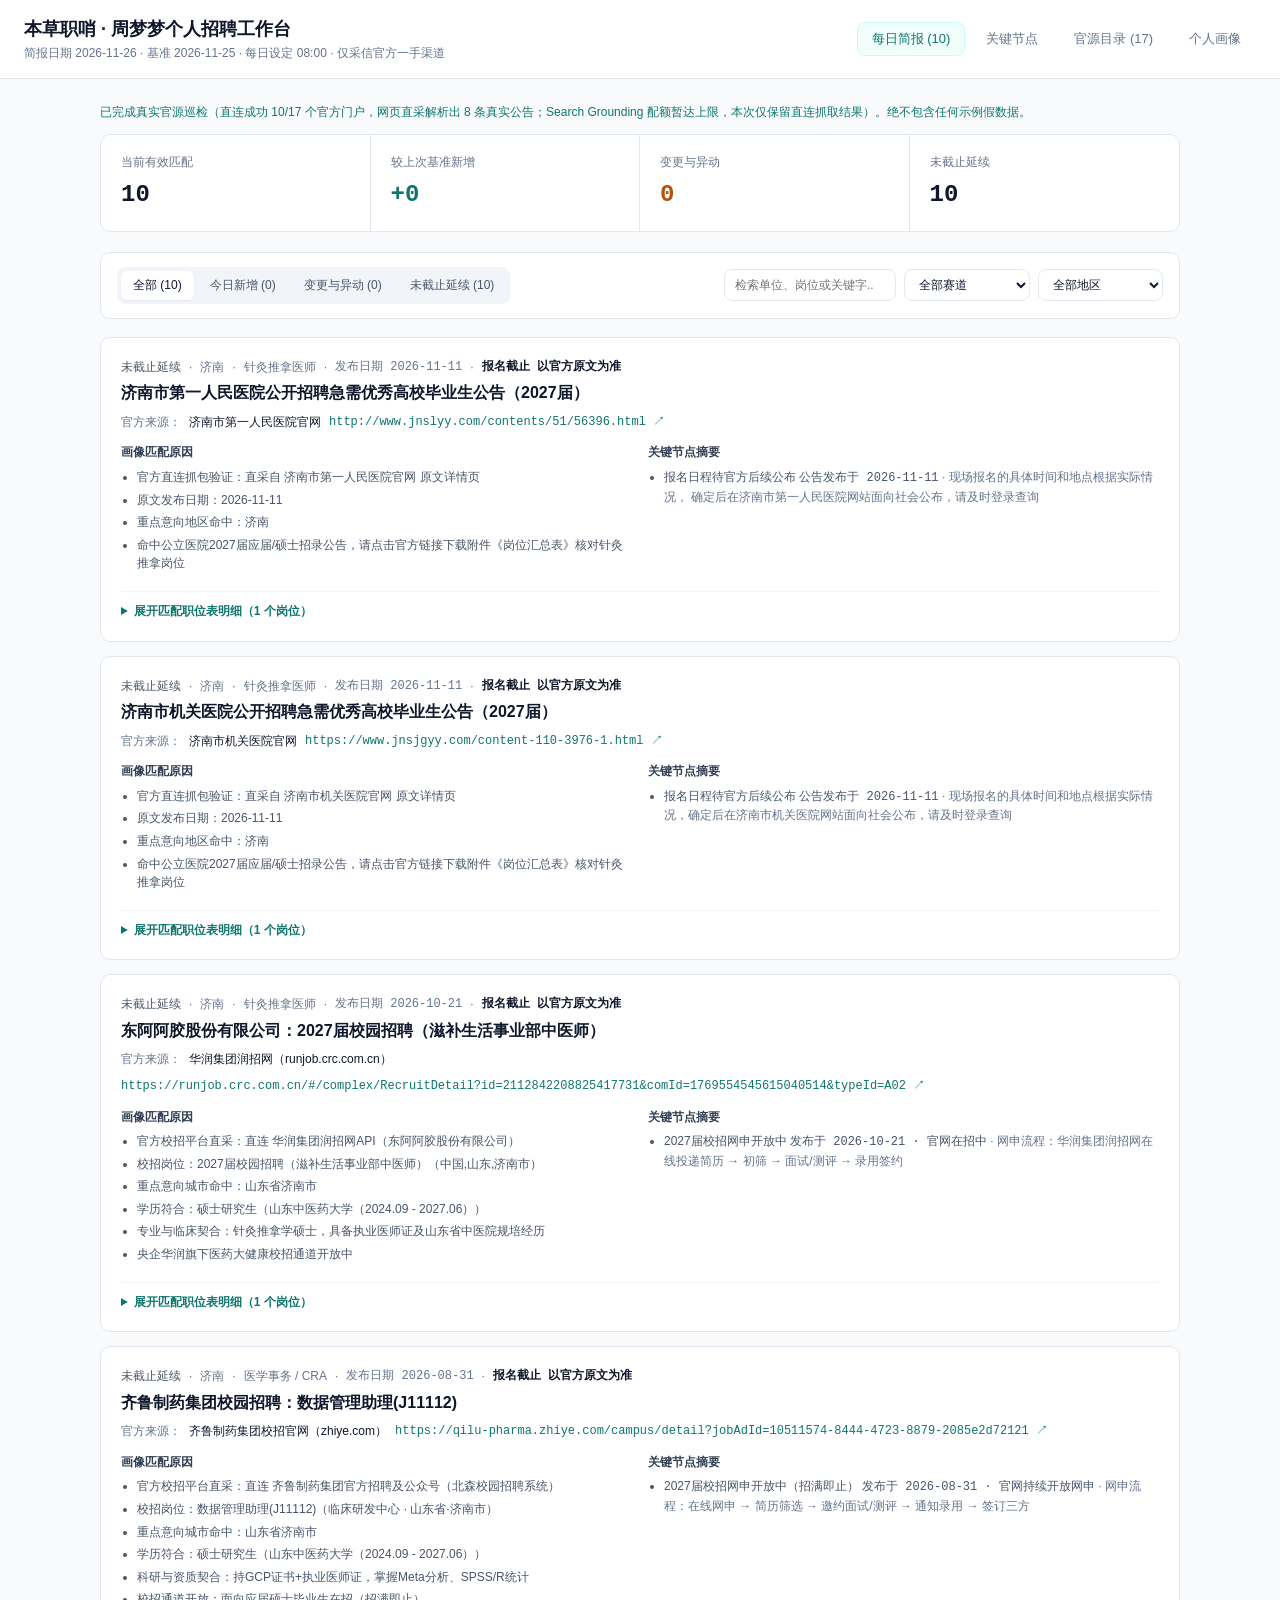
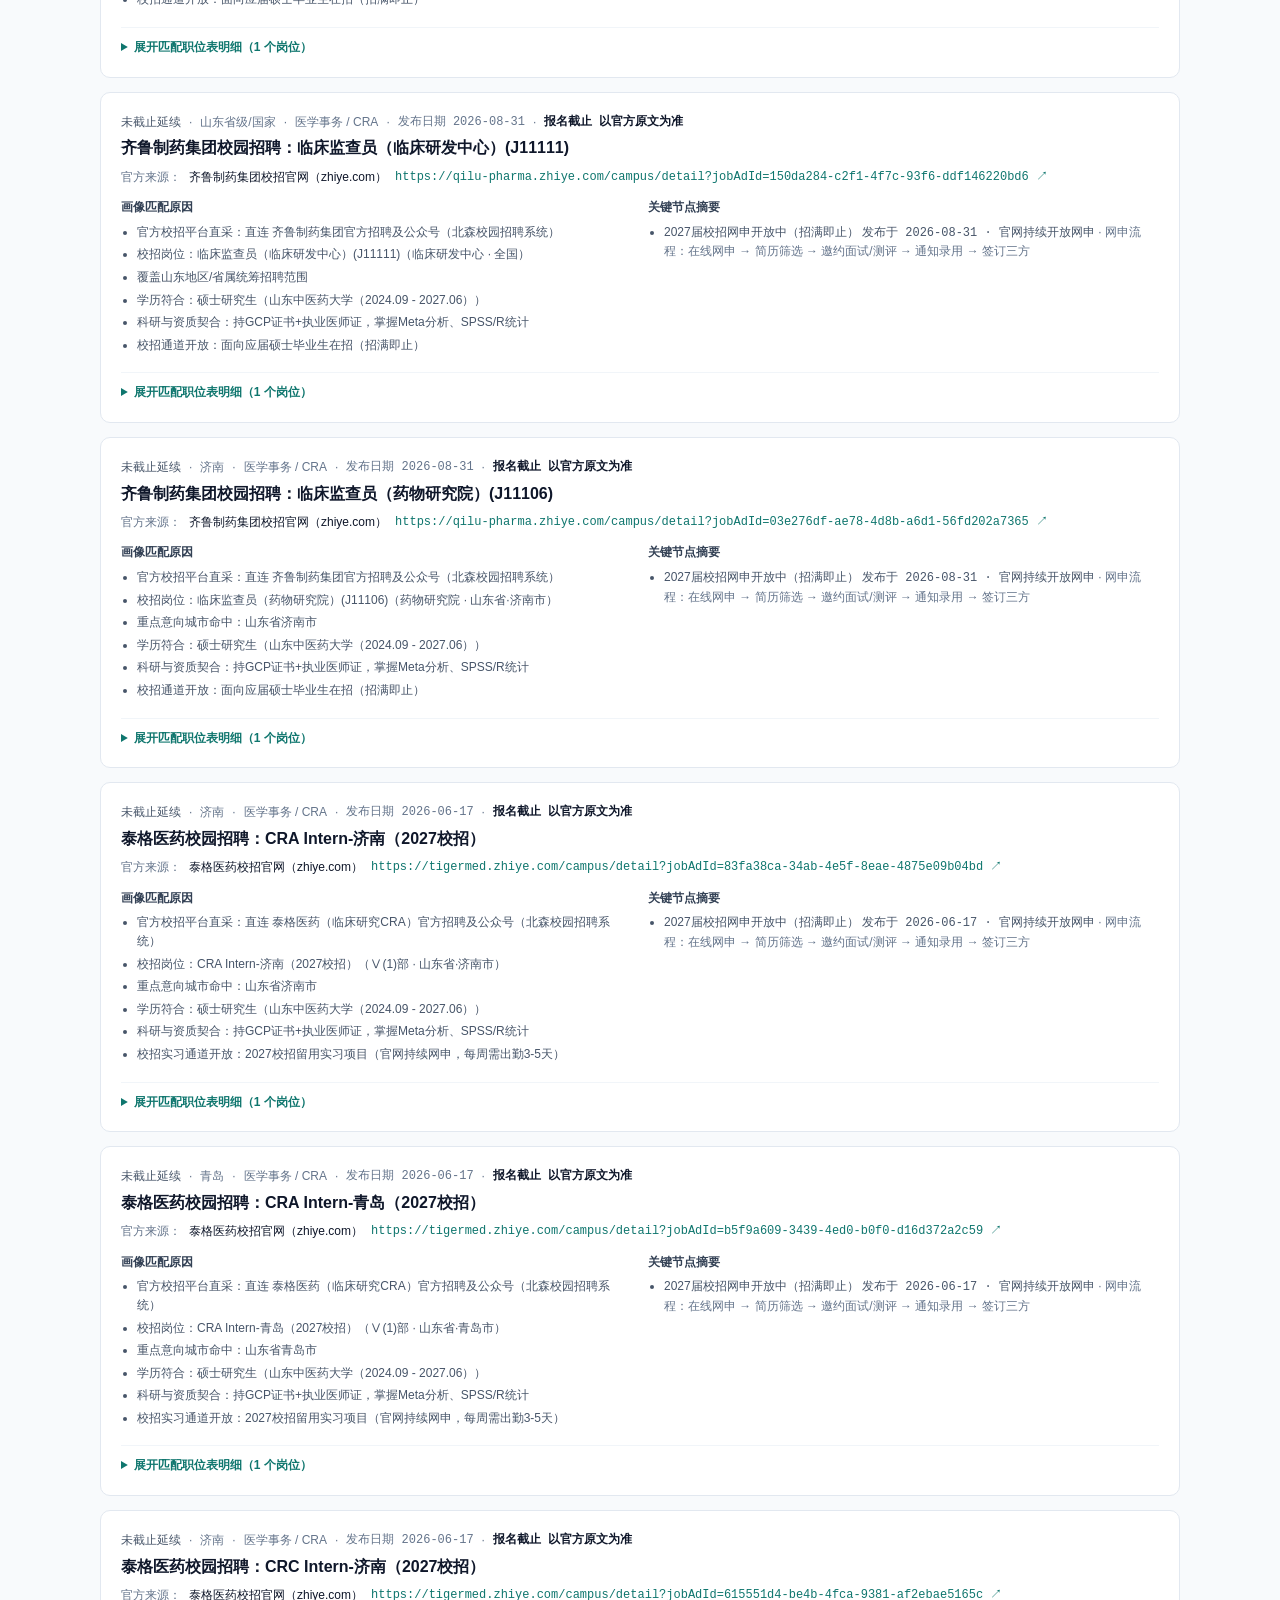
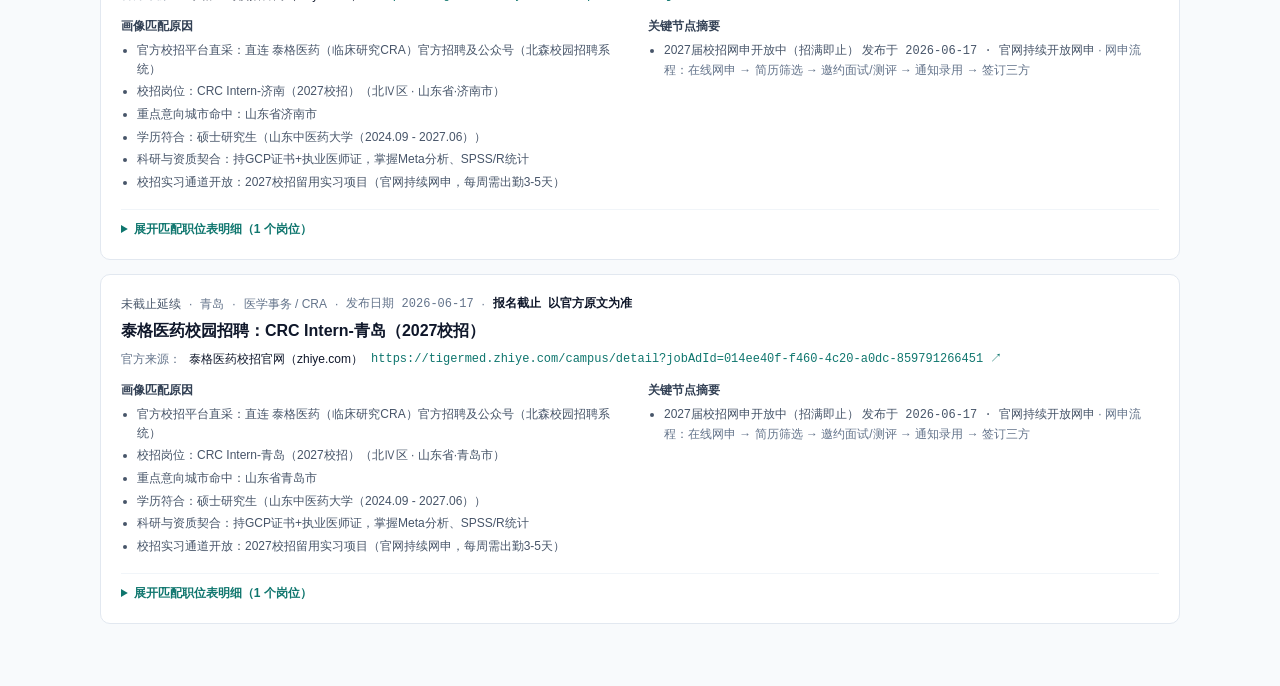
==== commit 0be9027e: "chore: update daily recruitment briefing (2026-11-26)" ====
--- a/docs/index.html
+++ b/docs/index.html
@@ -3,7 +3,7 @@
 <head>
   <meta charset="UTF-8" />
   <meta name="viewport" content="width=device-width, initial-scale=1.0" />
-  <title>周梦梦 · 个人官方招聘工作台（2026-11-25）</title>
+  <title>周梦梦 · 个人官方招聘工作台（2026-11-26）</title>
   <style>
     :root {
       --bg: #f8fafc;
@@ -159,7 +159,7 @@
   <header class="topbar">
     <div>
       <div class="brand">本草职哨 · 周梦梦个人招聘工作台</div>
-      <div id="headerMeta" class="muted">简报日期 2026-11-25 · 基准 2026-11-24 · 每日设定 08:00 · 仅采信官方一手渠道</div>
+      <div id="headerMeta" class="muted">简报日期 2026-11-26 · 基准 2026-11-25 · 每日设定 08:00 · 仅采信官方一手渠道</div>
     </div>
     <div style="display:flex;flex-wrap:wrap;align-items:center;gap:10px;">
       <nav class="nav-tabs" aria-label="工作台视图">
@@ -173,7 +173,7 @@
   </header>
 
   <main class="container">
-    <div id="syncStatusBar" class="sync-note">已完成真实官源巡检（直连成功 11/17 个官方门户，网页直采解析出 8 条真实公告；Search Grounding 配额暂达上限，本次仅保留直连抓取结果）。绝不包含任何示例假数据。</div>
+    <div id="syncStatusBar" class="sync-note">已完成真实官源巡检（直连成功 10/17 个官方门户，网页直采解析出 8 条真实公告；Search Grounding 配额暂达上限，本次仅保留直连抓取结果）。绝不包含任何示例假数据。</div>
     <section id="view-briefing" class="panel active">
       <div class="kpi-grid">
         <div class="kpi-cell"><div class="muted">当前有效匹配</div><div id="kpiTotal" class="kpi-val mono">10</div></div>
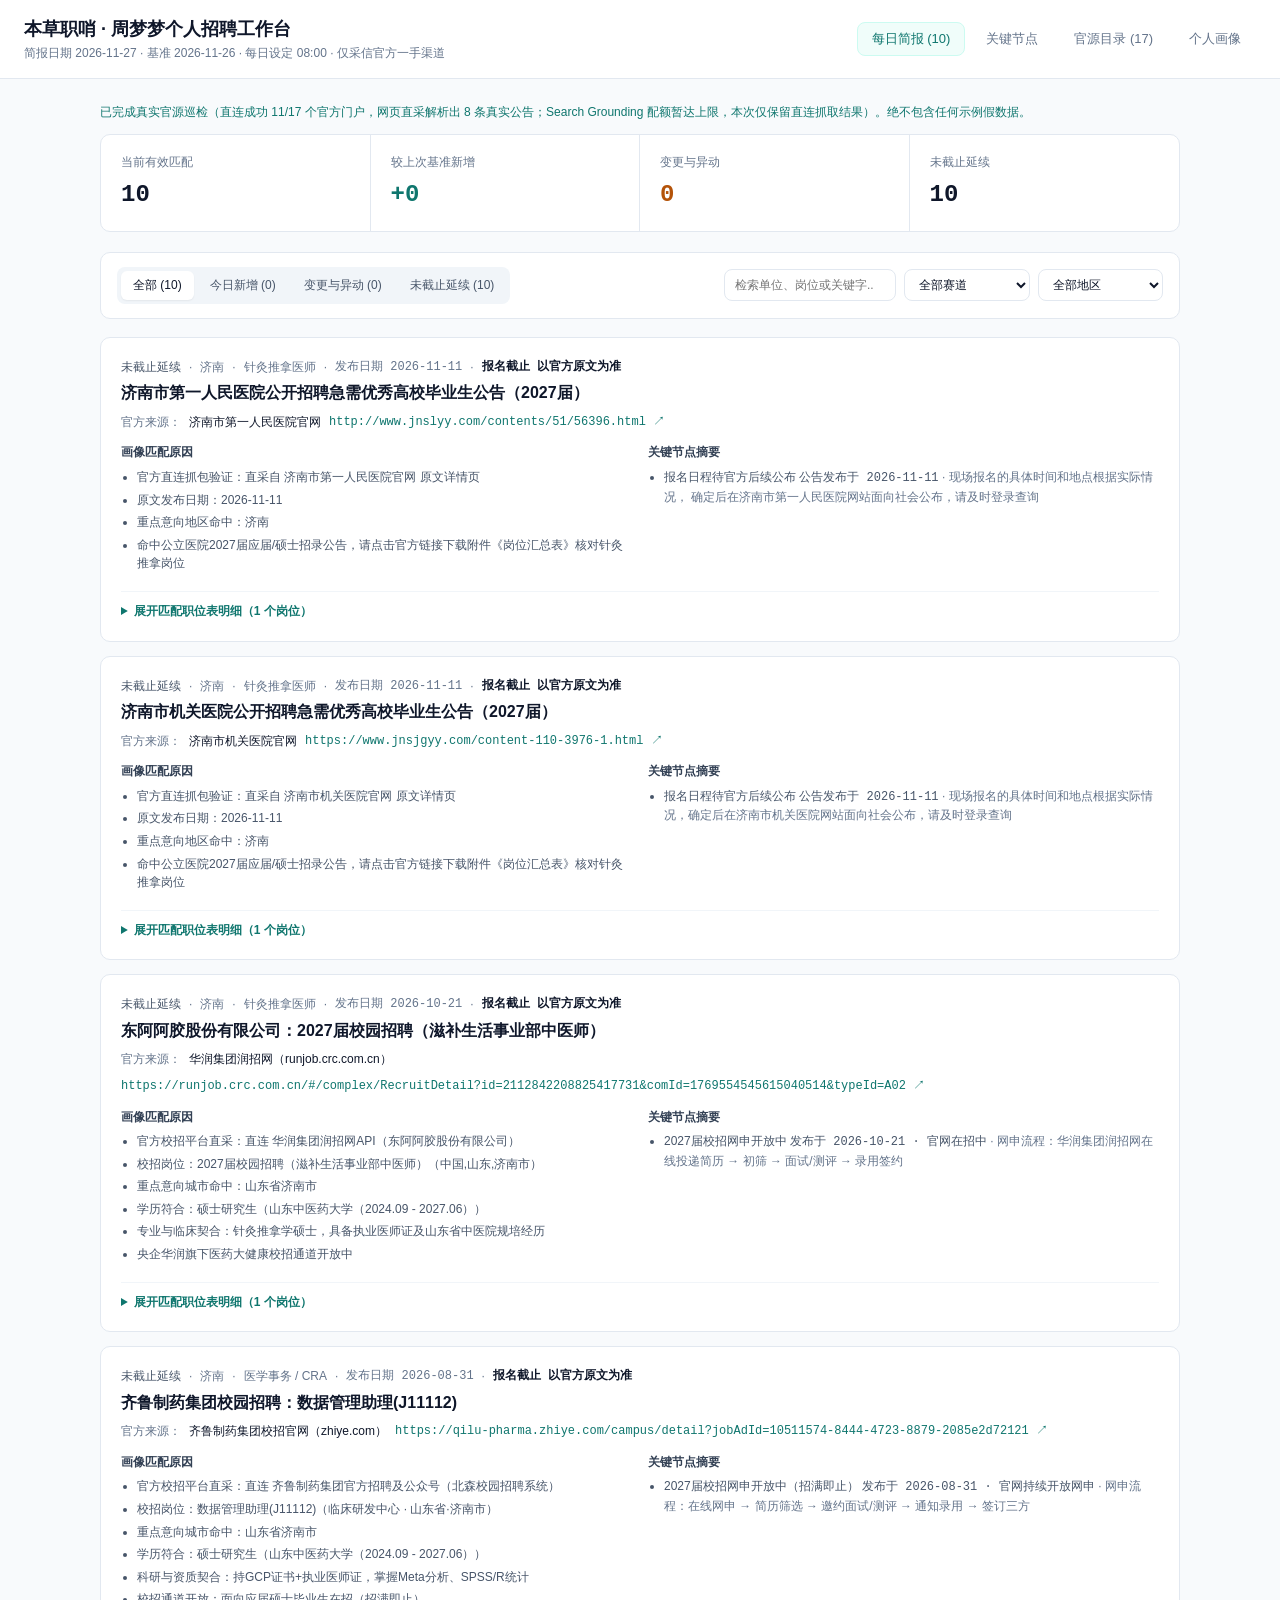
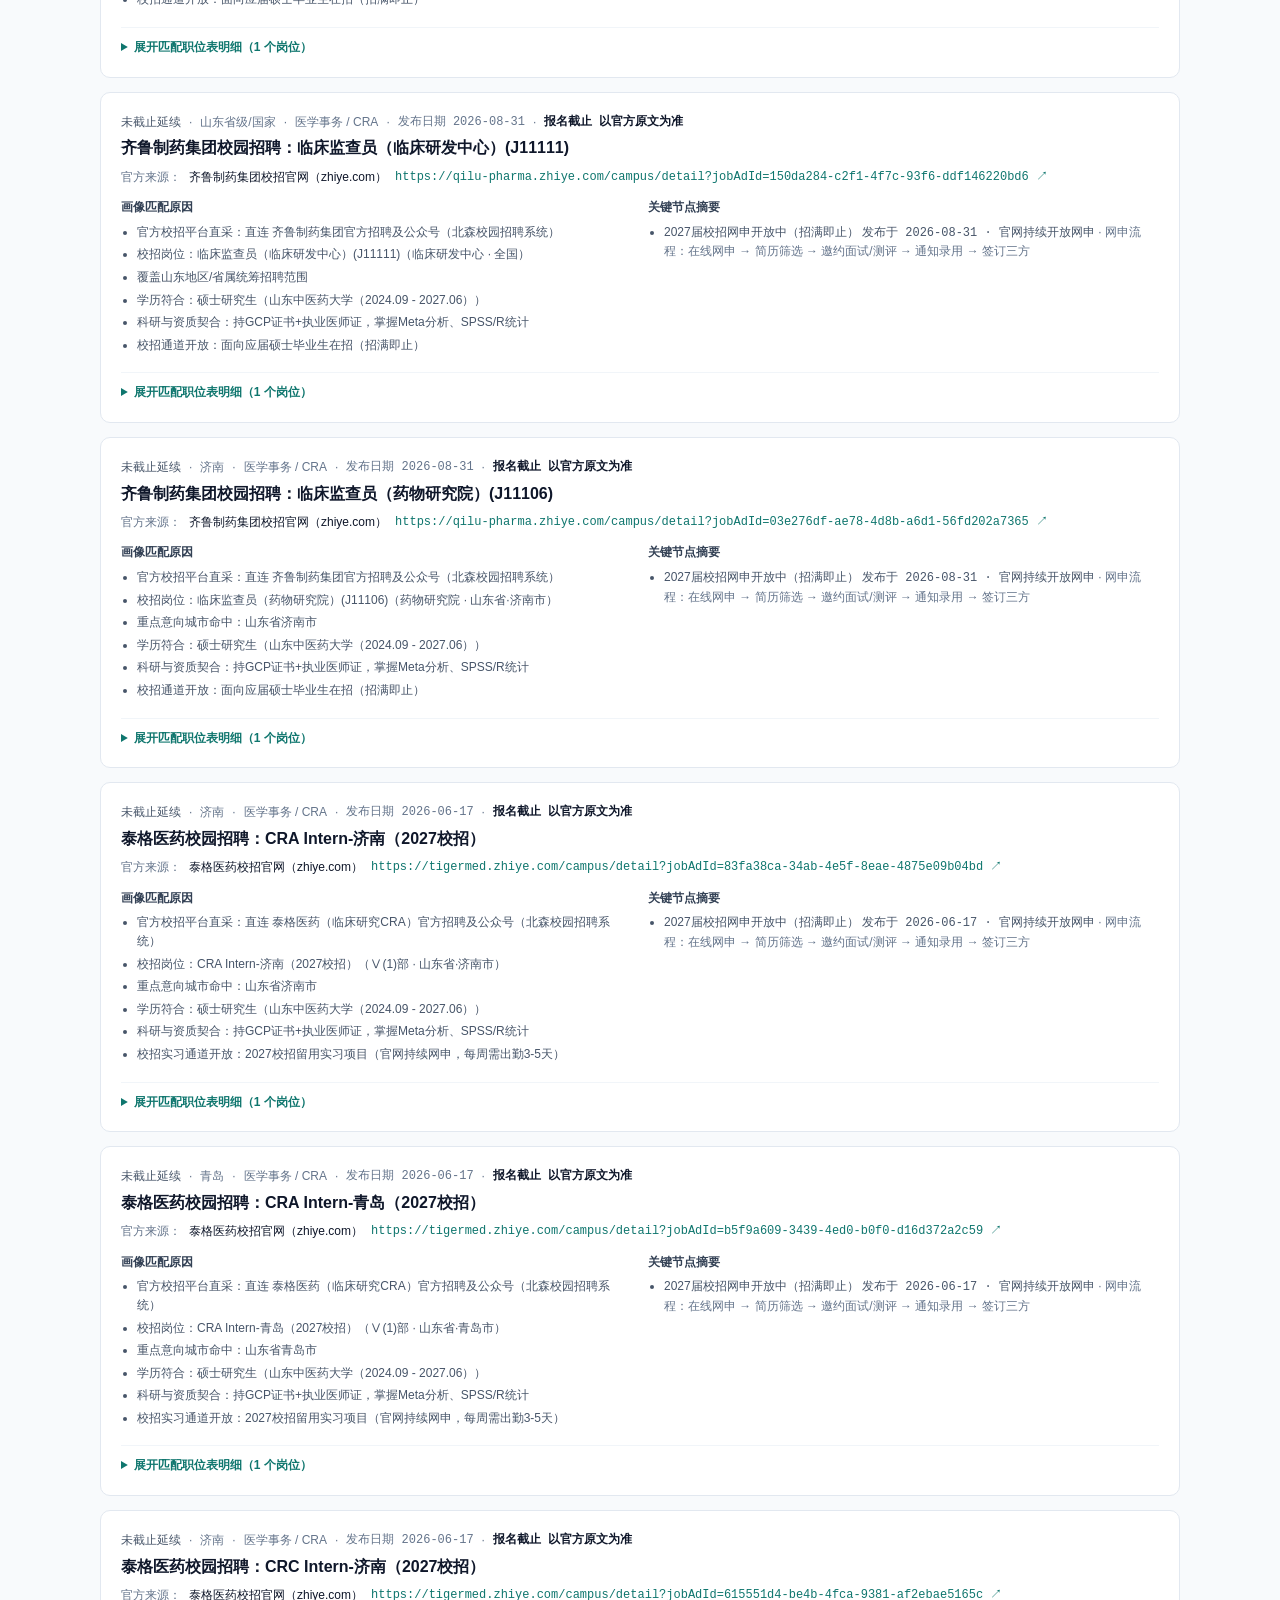
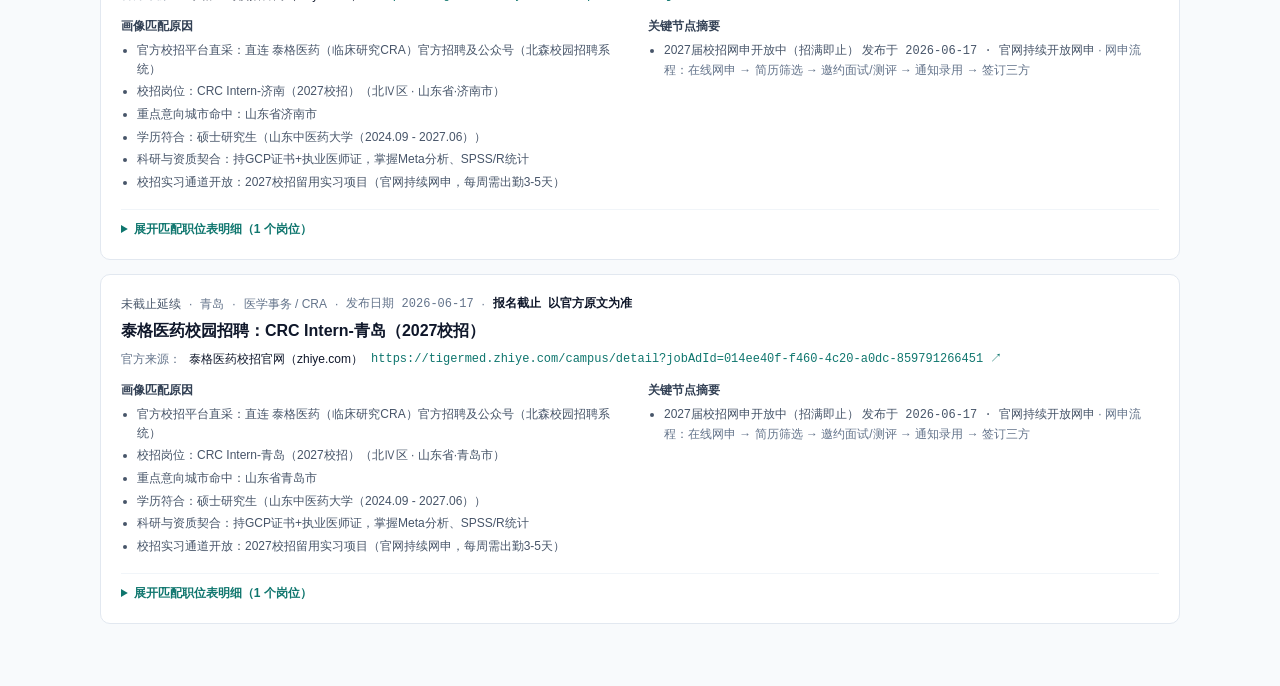
==== commit 553f05e8: "chore: update daily recruitment briefing (2026-11-27)" ====
--- a/docs/index.html
+++ b/docs/index.html
@@ -3,7 +3,7 @@
 <head>
   <meta charset="UTF-8" />
   <meta name="viewport" content="width=device-width, initial-scale=1.0" />
-  <title>周梦梦 · 个人官方招聘工作台（2026-11-26）</title>
+  <title>周梦梦 · 个人官方招聘工作台（2026-11-27）</title>
   <style>
     :root {
       --bg: #f8fafc;
@@ -159,7 +159,7 @@
   <header class="topbar">
     <div>
       <div class="brand">本草职哨 · 周梦梦个人招聘工作台</div>
-      <div id="headerMeta" class="muted">简报日期 2026-11-26 · 基准 2026-11-25 · 每日设定 08:00 · 仅采信官方一手渠道</div>
+      <div id="headerMeta" class="muted">简报日期 2026-11-27 · 基准 2026-11-26 · 每日设定 08:00 · 仅采信官方一手渠道</div>
     </div>
     <div style="display:flex;flex-wrap:wrap;align-items:center;gap:10px;">
       <nav class="nav-tabs" aria-label="工作台视图">
@@ -173,7 +173,7 @@
   </header>
 
   <main class="container">
-    <div id="syncStatusBar" class="sync-note">已完成真实官源巡检（直连成功 10/17 个官方门户，网页直采解析出 8 条真实公告；Search Grounding 配额暂达上限，本次仅保留直连抓取结果）。绝不包含任何示例假数据。</div>
+    <div id="syncStatusBar" class="sync-note">已完成真实官源巡检（直连成功 11/17 个官方门户，网页直采解析出 8 条真实公告；Search Grounding 配额暂达上限，本次仅保留直连抓取结果）。绝不包含任何示例假数据。</div>
     <section id="view-briefing" class="panel active">
       <div class="kpi-grid">
         <div class="kpi-cell"><div class="muted">当前有效匹配</div><div id="kpiTotal" class="kpi-val mono">10</div></div>
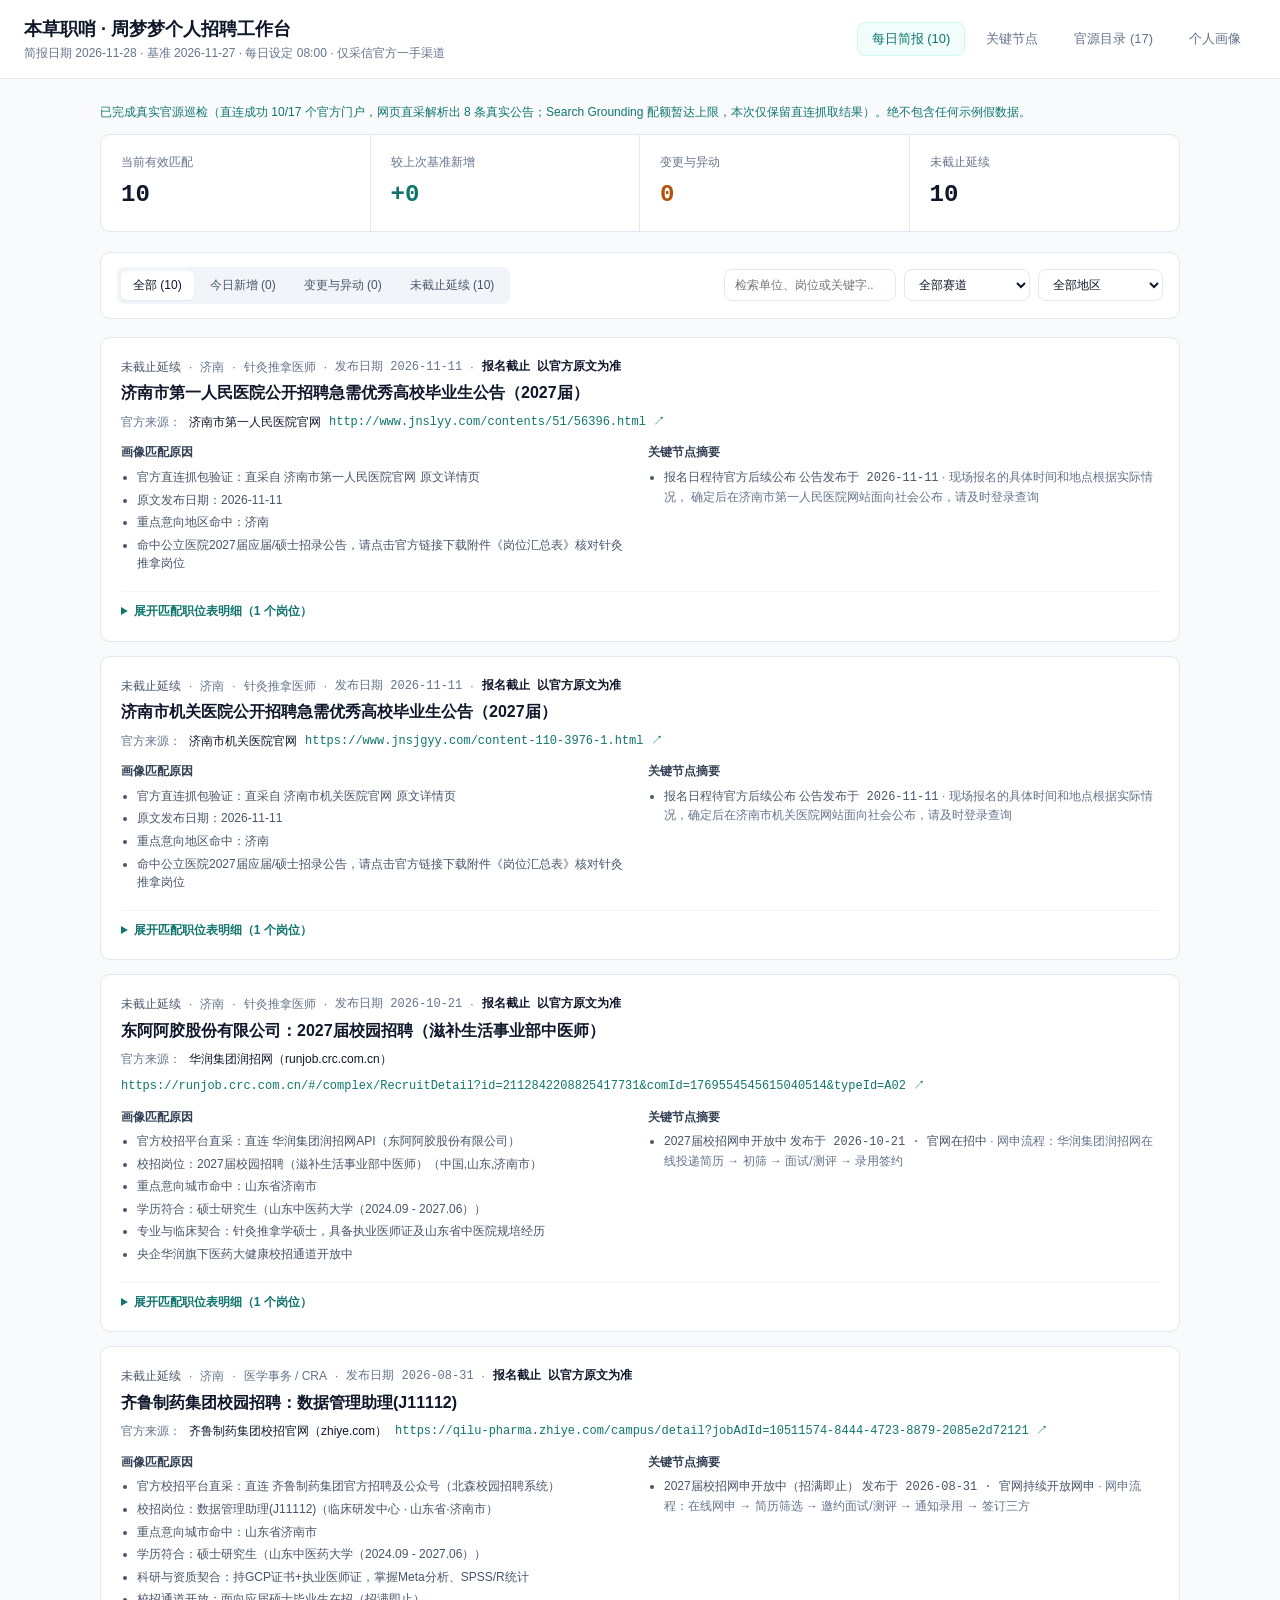
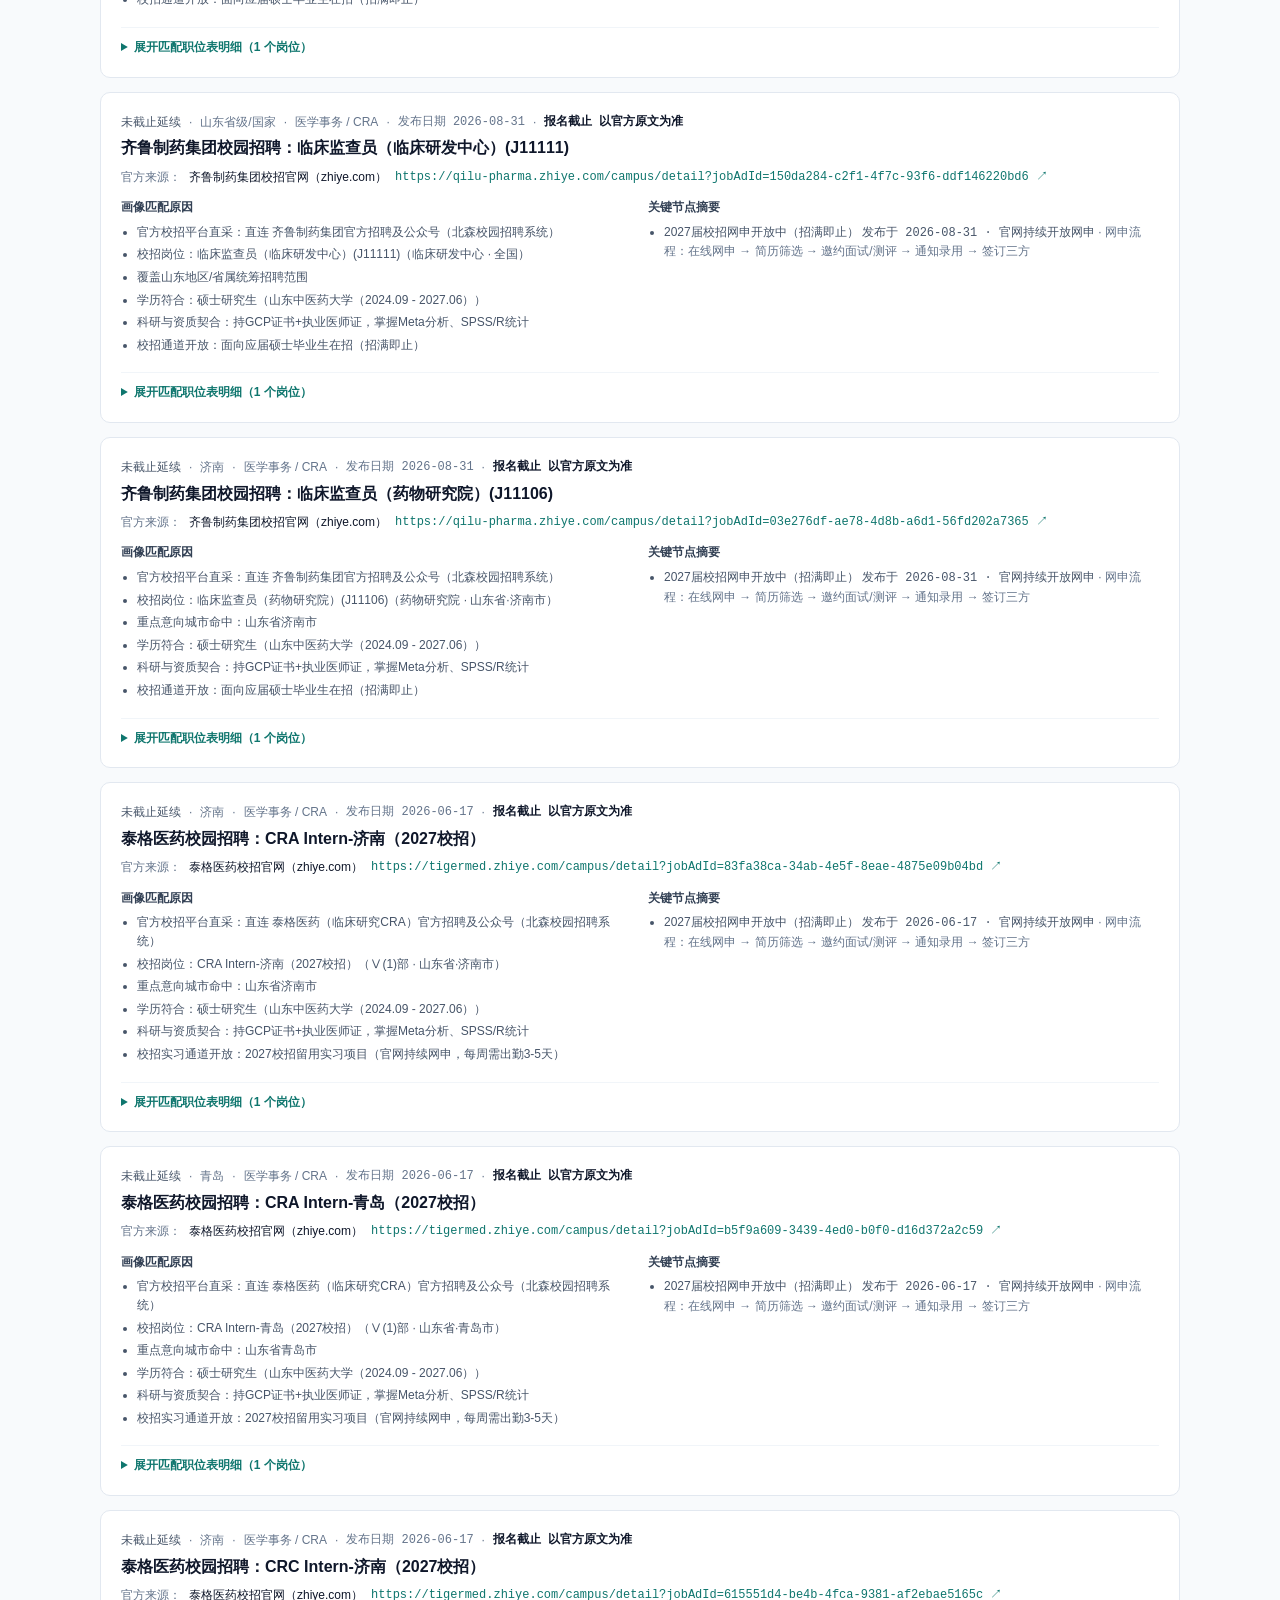
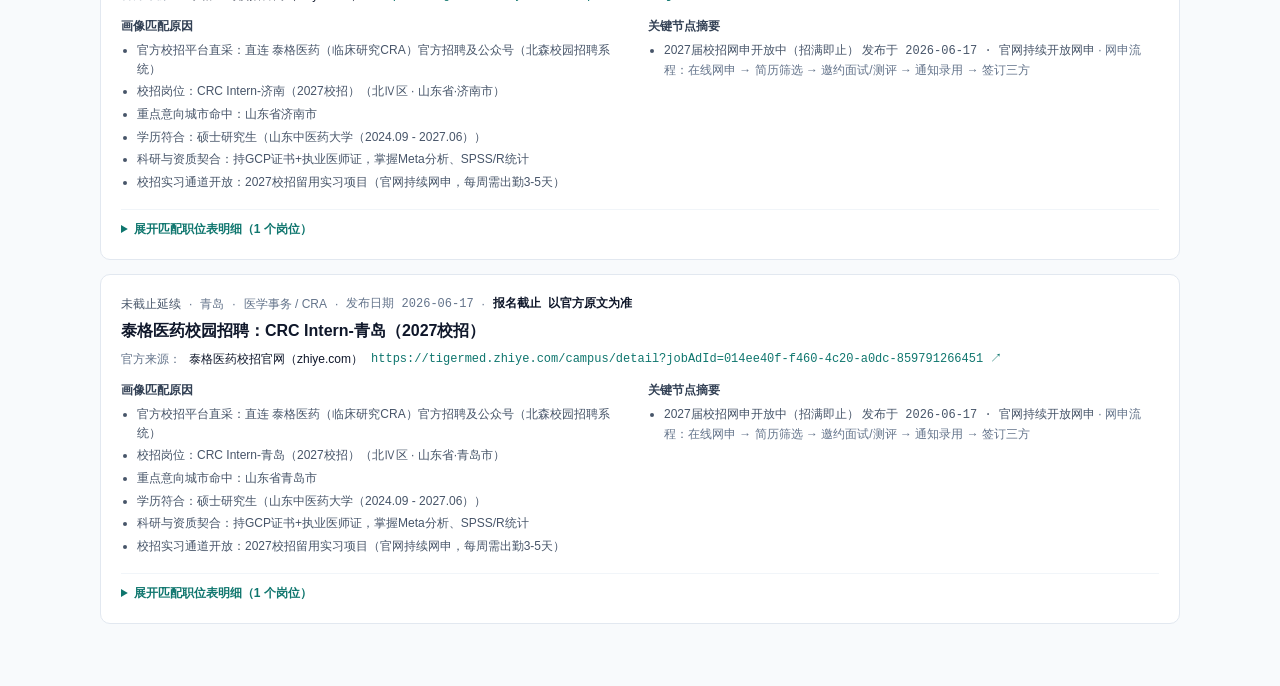
==== commit c76ed8f4: "chore: update daily recruitment briefing (2026-11-28)" ====
--- a/docs/index.html
+++ b/docs/index.html
@@ -3,7 +3,7 @@
 <head>
   <meta charset="UTF-8" />
   <meta name="viewport" content="width=device-width, initial-scale=1.0" />
-  <title>周梦梦 · 个人官方招聘工作台（2026-11-27）</title>
+  <title>周梦梦 · 个人官方招聘工作台（2026-11-28）</title>
   <style>
     :root {
       --bg: #f8fafc;
@@ -159,7 +159,7 @@
   <header class="topbar">
     <div>
       <div class="brand">本草职哨 · 周梦梦个人招聘工作台</div>
-      <div id="headerMeta" class="muted">简报日期 2026-11-27 · 基准 2026-11-26 · 每日设定 08:00 · 仅采信官方一手渠道</div>
+      <div id="headerMeta" class="muted">简报日期 2026-11-28 · 基准 2026-11-27 · 每日设定 08:00 · 仅采信官方一手渠道</div>
     </div>
     <div style="display:flex;flex-wrap:wrap;align-items:center;gap:10px;">
       <nav class="nav-tabs" aria-label="工作台视图">
@@ -173,7 +173,7 @@
   </header>
 
   <main class="container">
-    <div id="syncStatusBar" class="sync-note">已完成真实官源巡检（直连成功 11/17 个官方门户，网页直采解析出 8 条真实公告；Search Grounding 配额暂达上限，本次仅保留直连抓取结果）。绝不包含任何示例假数据。</div>
+    <div id="syncStatusBar" class="sync-note">已完成真实官源巡检（直连成功 10/17 个官方门户，网页直采解析出 8 条真实公告；Search Grounding 配额暂达上限，本次仅保留直连抓取结果）。绝不包含任何示例假数据。</div>
     <section id="view-briefing" class="panel active">
       <div class="kpi-grid">
         <div class="kpi-cell"><div class="muted">当前有效匹配</div><div id="kpiTotal" class="kpi-val mono">10</div></div>
